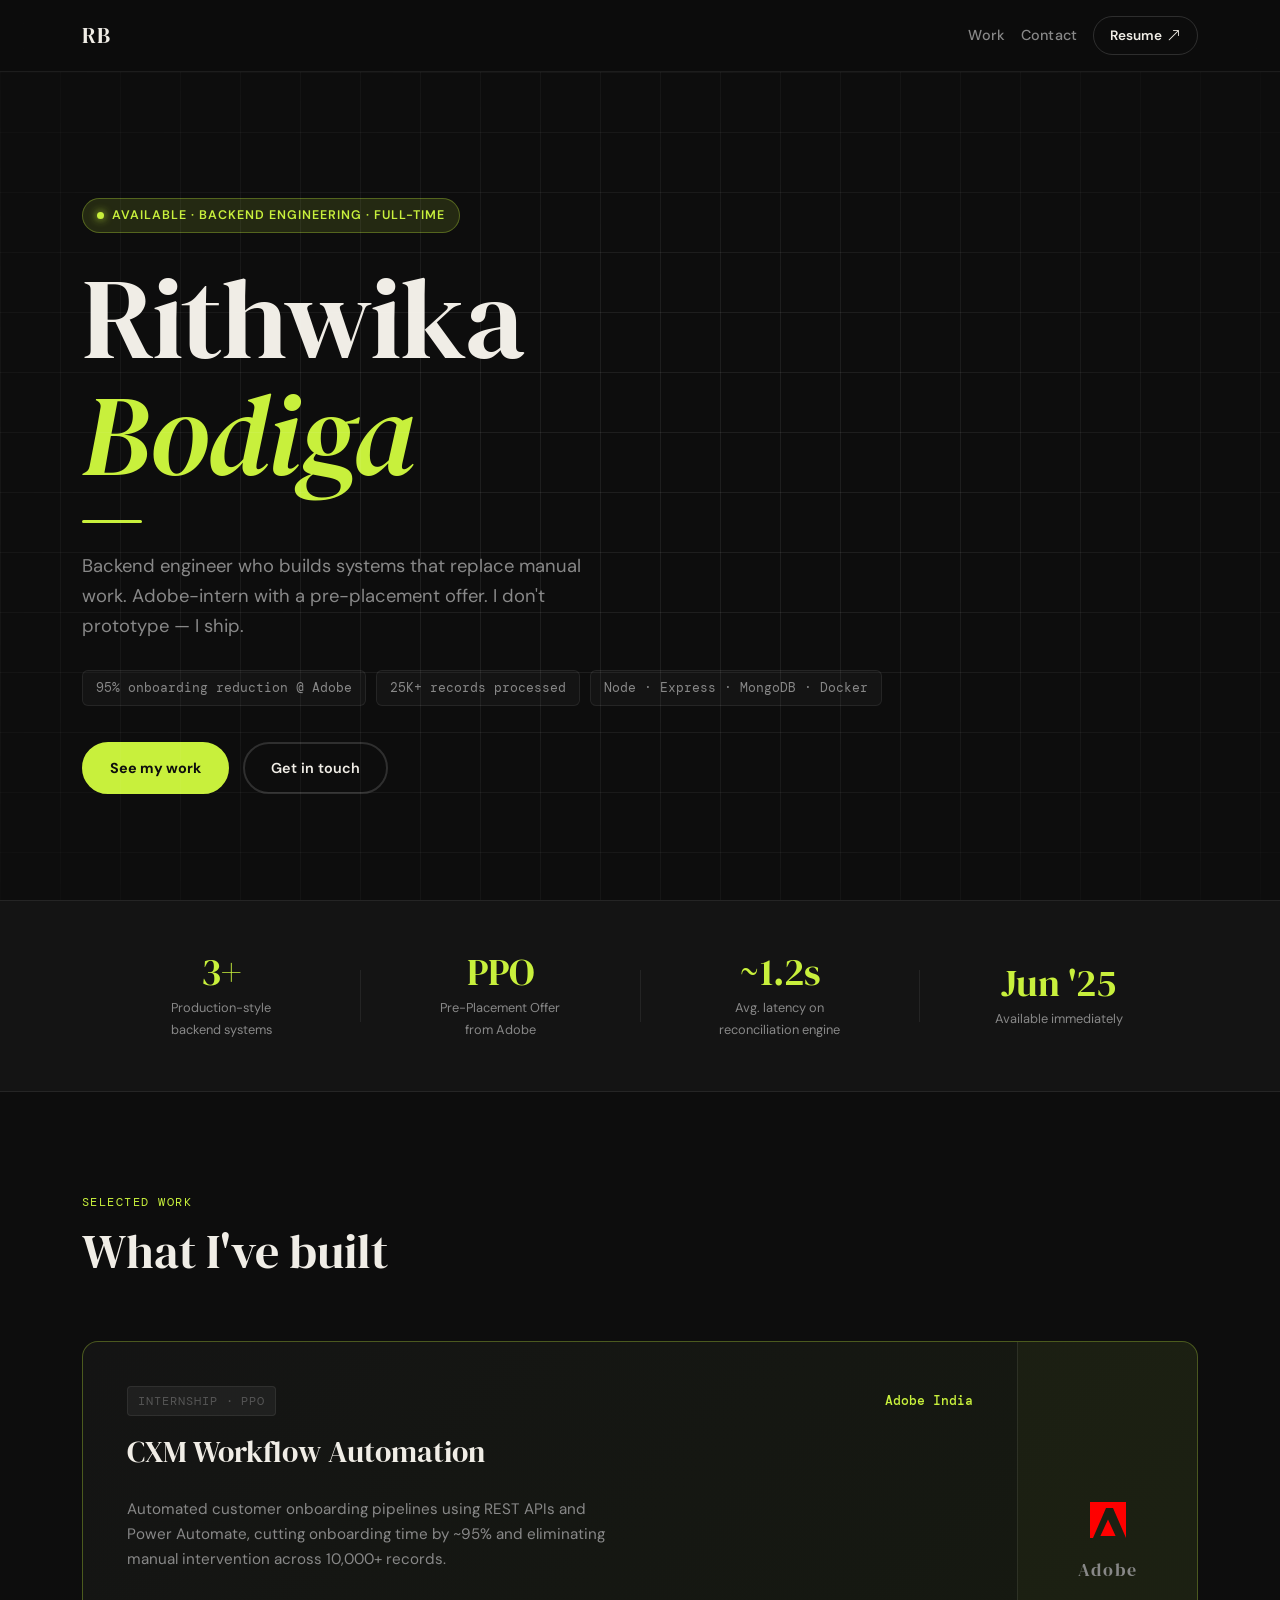
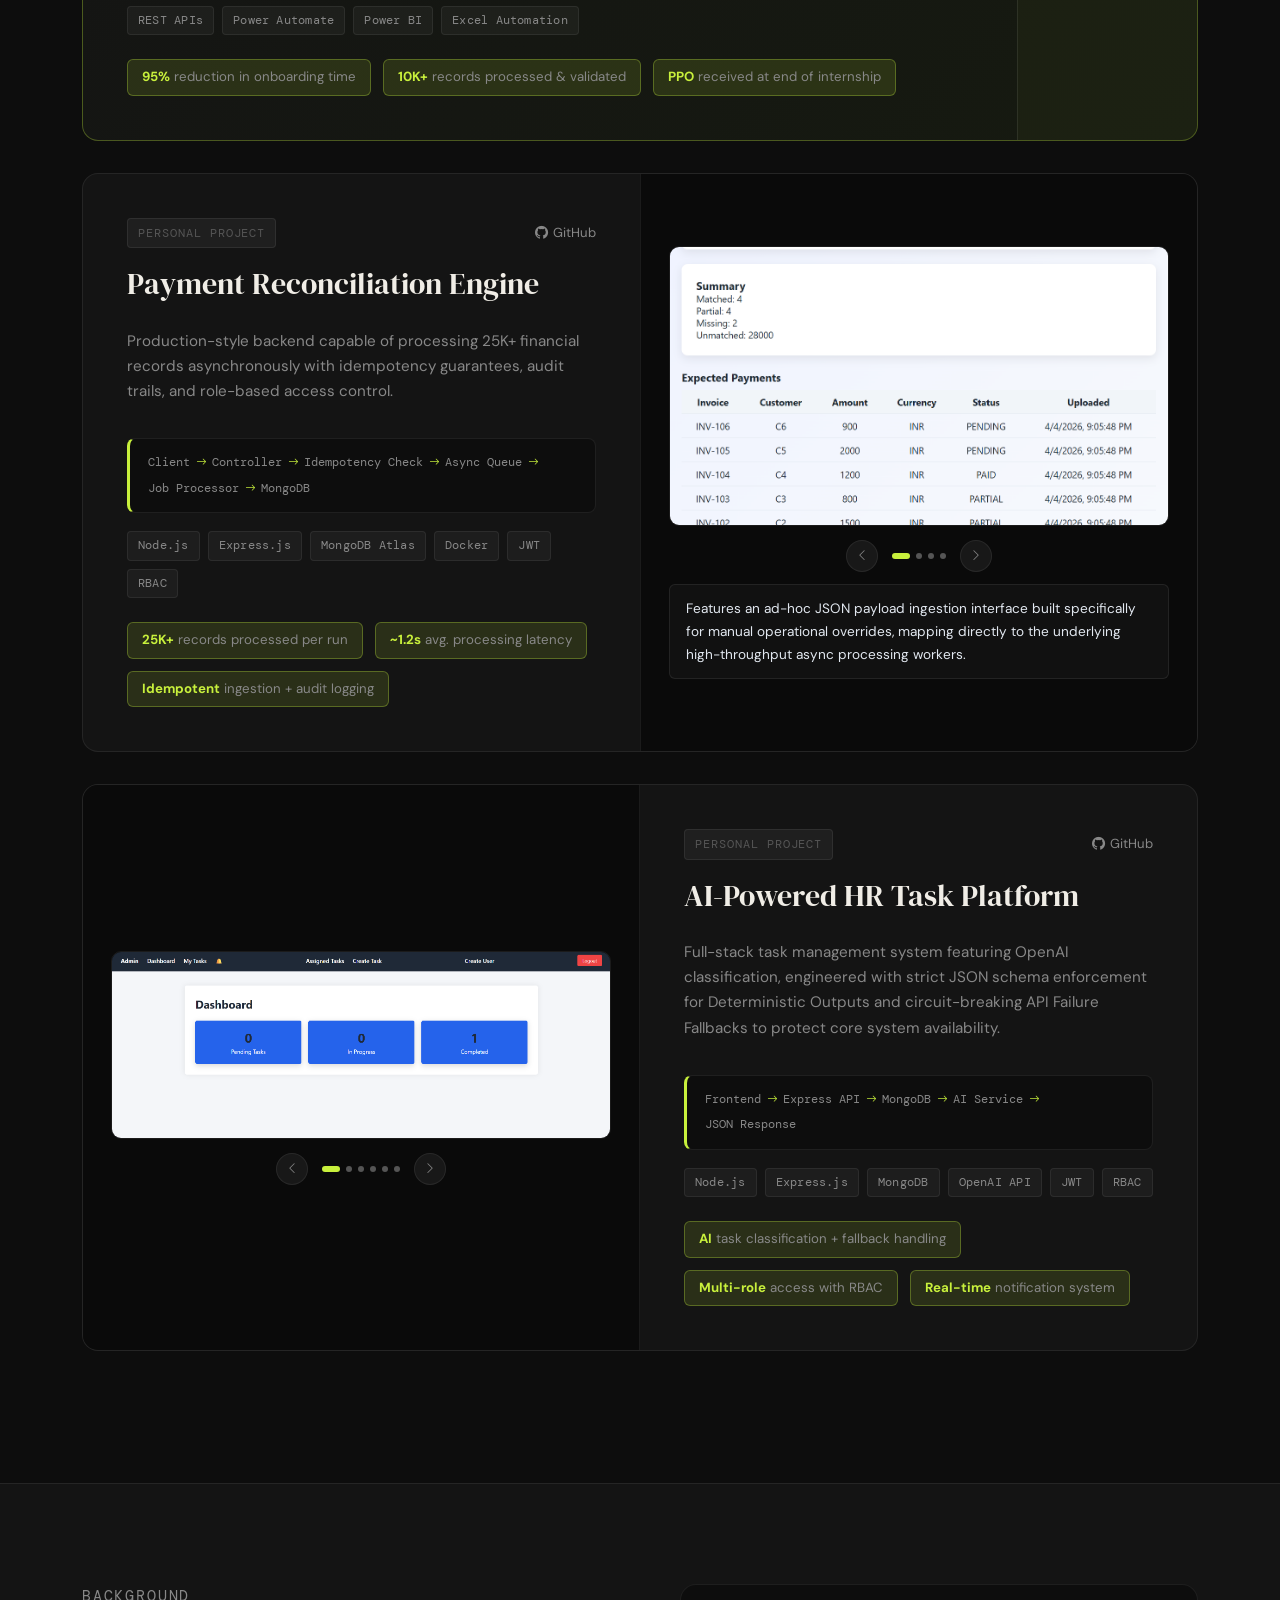
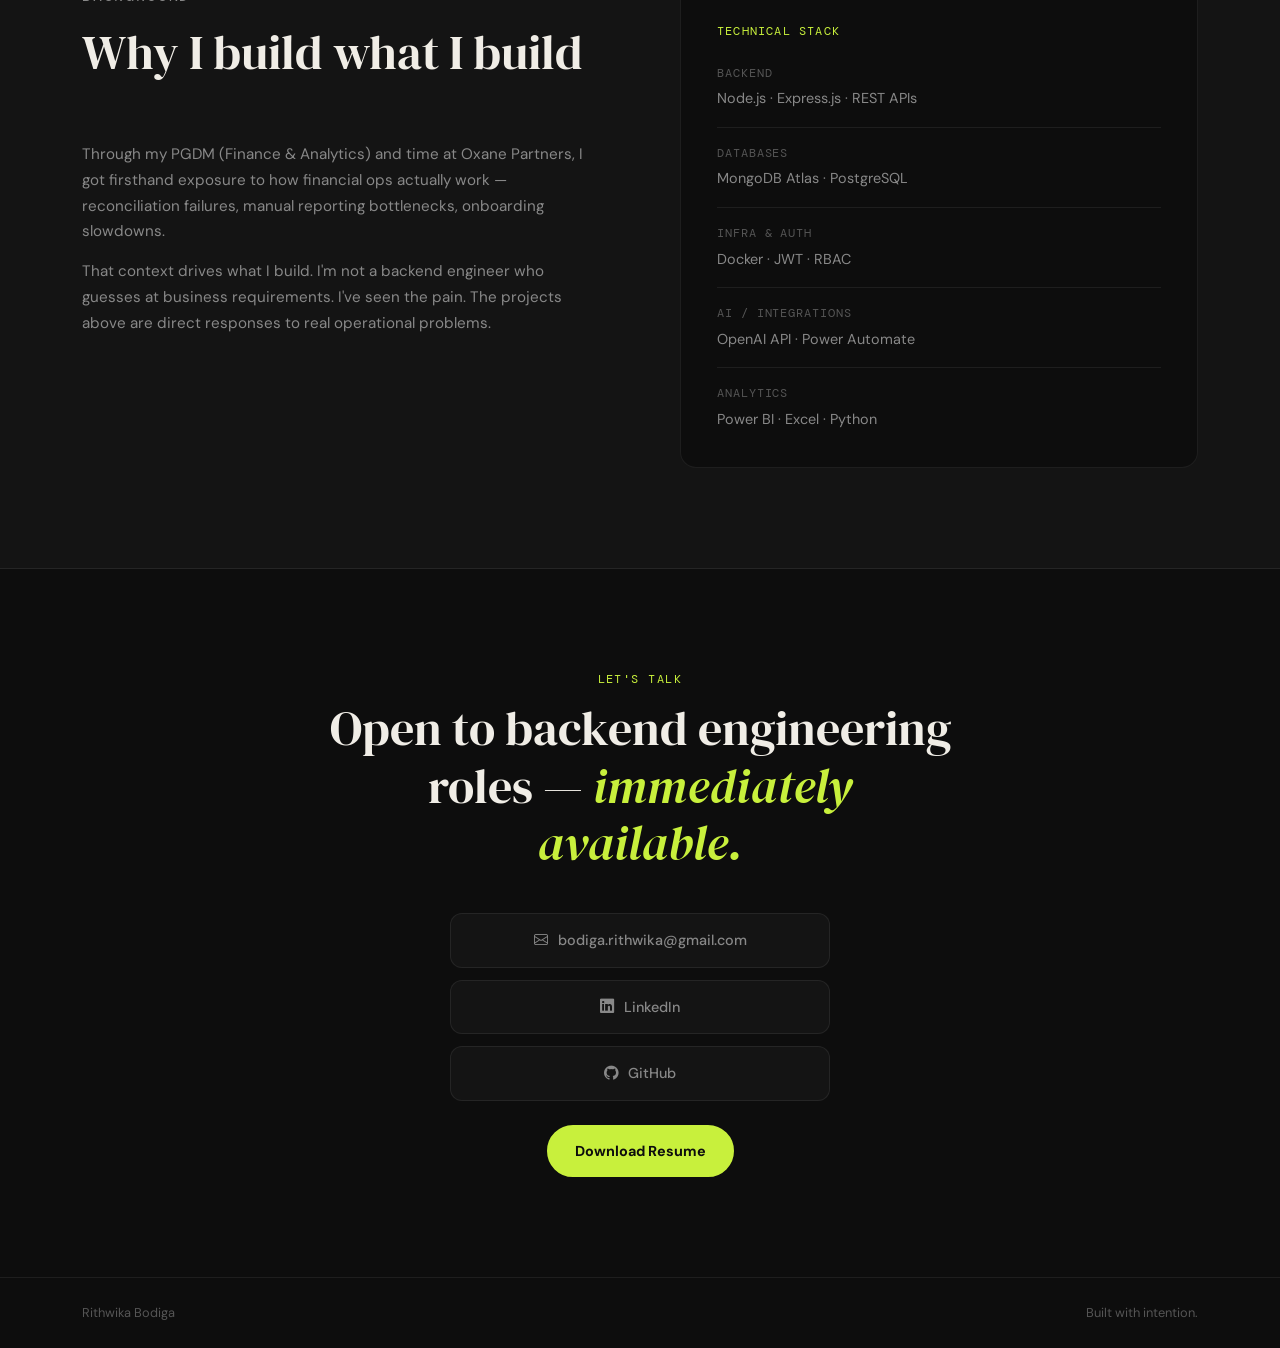
==== index.html @ 96838f47 "added Adobe logo" ====
<!DOCTYPE html>
<html lang="en">
<head>
<meta charset="UTF-8">
<meta name="viewport" content="width=device-width, initial-scale=1.0">
<title>Rithwika Bodiga — Backend Engineer</title>
<link href="https://cdn.jsdelivr.net/npm/bootstrap@5.3.3/dist/css/bootstrap.min.css" rel="stylesheet">
<link href="https://cdn.jsdelivr.net/npm/bootstrap-icons@1.11.3/font/bootstrap-icons.css" rel="stylesheet">
<link href="https://fonts.googleapis.com/css2?family=DM+Serif+Display:ital@0;1&family=DM+Sans:wght@300;400;500;600;700&family=DM+Mono:wght@400;500&display=swap" rel="stylesheet">
<link rel="stylesheet" href="css/style.css">
</head>
<body>

<!-- NAV -->
<nav class="site-nav">
  <div class="container d-flex align-items-center justify-content-between">
    <span class="nav-logo">RB</span>
    <div class="d-flex align-items-center gap-3">
      <a href="#work" class="nav-link-custom">Work</a>
      <a href="#contact" class="nav-link-custom">Contact</a>
      <a href="resume/Rithwika_Bodiga_Resume.pdf" target="_blank" class="btn-resume">Resume <i class="bi bi-arrow-up-right"></i></a>
    </div>
  </div>
</nav>

<!-- HERO -->
<section class="hero-section">
  <div class="container">
    <div class="hero-inner">
      <div class="hero-badge">Available · Backend Engineering · Full-Time</div>
      <h1 class="hero-name">Rithwika<br><em>Bodiga</em></h1>
      <div class="hero-divider"></div>
      <p class="hero-sub">Backend engineer who builds systems that replace manual work. Adobe-intern with a pre-placement offer. I don't prototype — I ship.</p>
      <div class="hero-stats">
        <div class="stat-pill">95% onboarding reduction @ Adobe</div>
        <div class="stat-pill">25K+ records processed</div>
        <div class="stat-pill">Node · Express · MongoDB · Docker</div>
      </div>
      <div class="hero-cta">
        <a href="#work" class="btn-primary-custom">See my work</a>
        <a href="mailto:bodiga.rithwika@gmail.com" class="btn-ghost-custom">Get in touch</a>
      </div>
    </div>
  </div>
  <div class="hero-grid-bg"></div>
</section>

<!-- HOOK STRIP -->
<section class="hook-strip">
  <div class="container">
    <div class="hook-grid">
      <div class="hook-item">
        <span class="hook-num">3+</span>
        <span class="hook-label">Production-style backend systems</span>
      </div>
      <div class="hook-sep"></div>
      <div class="hook-item">
        <span class="hook-num">PPO</span>
        <span class="hook-label">Pre-Placement Offer from Adobe</span>
      </div>
      <div class="hook-sep"></div>
      <div class="hook-item">
        <span class="hook-num">~1.2s</span>
        <span class="hook-label">Avg. latency on reconciliation engine</span>
      </div>
      <div class="hook-sep"></div>
      <div class="hook-item">
        <span class="hook-num">Jun '25</span>
        <span class="hook-label">Available immediately</span>
      </div>
    </div>
  </div>
</section>

<!-- WORK -->
<section id="work" class="work-section">
  <div class="container">
    <p class="section-eyebrow">Selected work</p>
    <h2 class="section-title">What I've built</h2>

    <!-- ADOBE -->
    <div class="project-card featured">
      <div class="project-card-inner">
        <div class="project-meta">
          <span class="project-tag">Internship · PPO</span>
          <span class="project-year">Adobe India</span>
        </div>
        <h3 class="project-name">CXM Workflow Automation</h3>
        <p class="project-desc">Automated customer onboarding pipelines using REST APIs and Power Automate, cutting onboarding time by ~95% and eliminating manual intervention across 10,000+ records.</p>
        <div class="project-tech-row">
          <span class="tech-chip">REST APIs</span>
          <span class="tech-chip">Power Automate</span>
          <span class="tech-chip">Power BI</span>
          <span class="tech-chip">Excel Automation</span>
        </div>
        <div class="project-results">
          <div class="result-item">
            <strong>95%</strong> reduction in onboarding time
          </div>
          <div class="result-item">
            <strong>10K+</strong> records processed & validated
          </div>
          <div class="result-item">
            <strong>PPO</strong> received at end of internship
          </div>
        </div>
      </div>
      <div class="project-brand adobe-brand">
        <svg class="adobe-logo" viewBox="0 0 24 24" xmlns="http://www.w3.org/2000/svg">
        <path d="M14.5 3H21v18l-6.5-15H11L4.5 21H3V3h11.5zM12 11.7l3.8 8.3h-7.6l3.8-8.3z"/>
        </svg>
        <span>Adobe</span>
      </div>
    </div>

    <!-- RECONCILIATION -->
    <div class="project-card">
      <div class="project-card-inner">
        <div class="project-meta">
          <span class="project-tag">Personal Project</span>
          <a href="https://github.com/rithwikab/Backend_Projects/tree/main/payments-reconciliation" target="_blank" class="project-gh"><i class="bi bi-github"></i> GitHub</a>
        </div>
        <h3 class="project-name">Payment Reconciliation Engine</h3>
        <p class="project-desc">Production-style backend capable of processing 25K+ financial records asynchronously with idempotency guarantees, audit trails, and role-based access control.</p>

        <div class="architecture-flow">
          <span>Client</span>
          <i class="bi bi-arrow-right"></i>
          <span>Controller</span>
          <i class="bi bi-arrow-right"></i>
          <span>Idempotency Check</span>
          <i class="bi bi-arrow-right"></i>
          <span>Async Queue</span>
          <i class="bi bi-arrow-right"></i>
          <span>Job Processor</span>
          <i class="bi bi-arrow-right"></i>
          <span>MongoDB</span>
        </div>

        <div class="project-tech-row">
          <span class="tech-chip">Node.js</span>
          <span class="tech-chip">Express.js</span>
          <span class="tech-chip">MongoDB Atlas</span>
          <span class="tech-chip">Docker</span>
          <span class="tech-chip">JWT</span>
          <span class="tech-chip">RBAC</span>
        </div>

        <div class="project-results">
          <div class="result-item"><strong>25K+</strong> records processed per run</div>
          <div class="result-item"><strong>~1.2s</strong> avg. processing latency</div>
          <div class="result-item"><strong>Idempotent</strong> ingestion + audit logging</div>
        </div>
      </div>

      <div class="screenshot-block">
        <div id="reconCarousel" class="carousel slide" data-bs-ride="carousel">
          <div class="carousel-inner">
            <div class="carousel-item active"><img src="assets/reconciliation-dashboard.png" alt="Dashboard"></div>
            <div class="carousel-item"><img src="assets/reconciliation-upload.png" alt="Upload"></div>
            <div class="carousel-item"><img src="assets/reconciliation-audit.png" alt="Audit log"></div>
            <div class="carousel-item"><img src="assets/reconciliation-users.png" alt="Users"></div>
          </div>
          <div class="carousel-nav-row">
            <button class="carousel-btn" type="button" data-bs-target="#reconCarousel" data-bs-slide="prev"><i class="bi bi-chevron-left"></i></button>
            <div class="carousel-indicators-custom" id="recon-dots"></div>
            <button class="carousel-btn" type="button" data-bs-target="#reconCarousel" data-bs-slide="next"><i class="bi bi-chevron-right"></i></button>
          </div>
        </div>
        <div class="callout-container">
        <p class="callout-text">
        Features an ad-hoc JSON payload ingestion interface built specifically for manual operational overrides, mapping directly to the underlying high-throughput async processing workers.
        </p>
        </div>
      </div>
    </div>

    <!-- HR JIRA -->
    <div class="project-card reverse">
      <div class="project-card-inner">
        <div class="project-meta">
          <span class="project-tag">Personal Project</span>
          <a href="https://github.com/rithwikab/Backend_Projects/tree/main/HR_JIRA" target="_blank" class="project-gh"><i class="bi bi-github"></i> GitHub</a>
        </div>
        <h3 class="project-name">AI-Powered HR Task Platform</h3>
        <p class="project-desc">Full-stack task management system featuring OpenAI classification, engineered with strict JSON schema enforcement for Deterministic Outputs and circuit-breaking API Failure Fallbacks to protect core system availability.</p>

        <div class="architecture-flow">
          <span>Frontend</span>
          <i class="bi bi-arrow-right"></i>
          <span>Express API</span>
          <i class="bi bi-arrow-right"></i>
          <span>MongoDB</span>
          <i class="bi bi-arrow-right"></i>
          <span>AI Service</span>
          <i class="bi bi-arrow-right"></i>
          <span>JSON Response</span>
        </div>

        <div class="project-tech-row">
          <span class="tech-chip">Node.js</span>
          <span class="tech-chip">Express.js</span>
          <span class="tech-chip">MongoDB</span>
          <span class="tech-chip">OpenAI API</span>
          <span class="tech-chip">JWT</span>
          <span class="tech-chip">RBAC</span>
        </div>

        <div class="project-results">
          <div class="result-item"><strong>AI</strong> task classification + fallback handling</div>
          <div class="result-item"><strong>Multi-role</strong> access with RBAC</div>
          <div class="result-item"><strong>Real-time</strong> notification system</div>
        </div>
      </div>

      <div class="screenshot-block">
        <div id="hrCarousel" class="carousel slide" data-bs-ride="carousel">
          <div class="carousel-inner">
            <div class="carousel-item active"><img src="assets/hr-dashboard.png" alt="HR Dashboard"></div>
            <div class="carousel-item"><img src="assets/hr-tasks.png" alt="Tasks"></div>
            <div class="carousel-item"><img src="assets/hr-assigned-tasks.png" alt="Assigned"></div>
            <div class="carousel-item"><img src="assets/hr-create-task.png" alt="Create task"></div>
            <div class="carousel-item"><img src="assets/hr-notifications.png" alt="Notifications"></div>
            <div class="carousel-item"><img src="assets/hr-register-user.png" alt="Register"></div>
          </div>
          <div class="carousel-nav-row">
            <button class="carousel-btn" type="button" data-bs-target="#hrCarousel" data-bs-slide="prev"><i class="bi bi-chevron-left"></i></button>
            <div class="carousel-indicators-custom" id="hr-dots"></div>
            <button class="carousel-btn" type="button" data-bs-target="#hrCarousel" data-bs-slide="next"><i class="bi bi-chevron-right"></i></button>
          </div>
        </div>
      </div>
    </div>

  </div>
</section>

<!-- CONTEXT SECTION -->
<section class="context-section">
  <div class="container">
    <div class="context-grid">
      <div class="context-left">
        <p class="section-eyebrow">Background</p>
        <h2 class="section-title">Why I build what I build</h2>
        <p>Through my PGDM (Finance & Analytics) and time at Oxane Partners, I got firsthand exposure to how financial ops actually work — reconciliation failures, manual reporting bottlenecks, onboarding slowdowns.</p>
        <p>That context drives what I build. I'm not a backend engineer who guesses at business requirements. I've seen the pain. The projects above are direct responses to real operational problems.</p>
      </div>
      <div class="context-right">
        <div class="skills-box">
          <p class="skills-title">Technical stack</p>
          <div class="skills-grid">
            <div class="skill-group">
              <span class="skill-group-label">Backend</span>
              <span>Node.js · Express.js · REST APIs</span>
            </div>
            <div class="skill-group">
              <span class="skill-group-label">Databases</span>
              <span>MongoDB Atlas · PostgreSQL</span>
            </div>
            <div class="skill-group">
              <span class="skill-group-label">Infra & Auth</span>
              <span>Docker · JWT · RBAC</span>
            </div>
            <div class="skill-group">
              <span class="skill-group-label">AI / Integrations</span>
              <span>OpenAI API · Power Automate</span>
            </div>
            <div class="skill-group">
              <span class="skill-group-label">Analytics</span>
              <span>Power BI · Excel · Python</span>
            </div>
          </div>
        </div>
      </div>
    </div>
  </div>
</section>

<!-- CONTACT -->
<section id="contact" class="contact-section">
  <div class="container">
    <div class="contact-inner text-center">
      <p class="section-eyebrow">Let's talk</p>
      <h2 class="contact-headline">Open to backend engineering<br>roles — <em>immediately available.</em></h2>
      <div class="contact-links">
        <a href="mailto:bodiga.rithwika@gmail.com" class="contact-link-btn"><i class="bi bi-envelope"></i> bodiga.rithwika@gmail.com</a>
        <a href="https://linkedin.com/in/rithwika-bodiga" target="_blank" class="contact-link-btn"><i class="bi bi-linkedin"></i> LinkedIn</a>
        <a href="https://github.com/rithwikab" target="_blank" class="contact-link-btn"><i class="bi bi-github"></i> GitHub</a>
      </div>
      <a href="resume/Rithwika_Bodiga_Resume.pdf" target="_blank" class="btn-primary-custom mt-4 d-inline-block">Download Resume</a>
    </div>
  </div>
</section>

<footer class="site-footer">
  <div class="container d-flex justify-content-between align-items-center">
    <span>Rithwika Bodiga</span>
    <span>Built with intention.</span>
  </div>
</footer>

<script src="https://cdn.jsdelivr.net/npm/bootstrap@5.3.3/dist/js/bootstrap.bundle.min.js"></script>
<script>
// Dot indicators for carousels
function buildDots(carouselId, dotContainerId) {
  const carousel = document.getElementById(carouselId);
  const container = document.getElementById(dotContainerId);
  if (!carousel || !container) return;
  const items = carousel.querySelectorAll('.carousel-item');
  items.forEach((_, i) => {
    const dot = document.createElement('span');
    dot.className = 'cdot' + (i === 0 ? ' active' : '');
    dot.addEventListener('click', () => {
      const bs = bootstrap.Carousel.getOrCreateInstance(carousel);
      bs.to(i);
    });
    container.appendChild(dot);
  });
  carousel.addEventListener('slid.bs.carousel', e => {
    container.querySelectorAll('.cdot').forEach((d, i) => d.classList.toggle('active', i === e.to));
  });
}
buildDots('reconCarousel', 'recon-dots');
buildDots('hrCarousel', 'hr-dots');

// Scroll reveal
const observer = new IntersectionObserver((entries) => {
  entries.forEach(e => { if (e.isIntersecting) { e.target.classList.add('revealed'); } });
}, { threshold: 0.08 });
document.querySelectorAll('.project-card, .hook-item, .context-left, .context-right, .contact-inner').forEach(el => {
  el.classList.add('reveal');
  observer.observe(el);
});
</script>
</body>
</html>
---- css/style.css ----
/* ============================
   RITHWIKA BODIGA — PORTFOLIO
   ============================ */

:root {
  --bg: #0d0d0d;
  --bg-card: #141414;
  --bg-card-hover: #191919;
  --bg-light: #f5f4f0;
  --accent: #c8f03c;
  --accent-dim: rgba(200,240,60,0.12);
  --accent-border: rgba(200,240,60,0.3);
  --text: #f0ede6;
  --text-muted: #888;
  --text-dim: #555;
  --border: rgba(255,255,255,0.07);
  --border-hover: rgba(255,255,255,0.14);
  --font-display: 'DM Serif Display', Georgia, serif;
  --font-body: 'DM Sans', sans-serif;
  --font-mono: 'DM Mono', monospace;
  --radius: 16px;
  --radius-sm: 8px;
  --shadow: 0 4px 40px rgba(0,0,0,0.5);
}

*, *::before, *::after { box-sizing: border-box; margin: 0; padding: 0; }

html { scroll-behavior: smooth; }

body {
  font-family: var(--font-body);
  background: var(--bg);
  color: var(--text);
  line-height: 1.7;
  -webkit-font-smoothing: antialiased;
}

/* ── NAV ── */
.site-nav {
  position: sticky;
  top: 0;
  z-index: 100;
  background: rgba(13,13,13,0.85);
  backdrop-filter: blur(14px);
  -webkit-backdrop-filter: blur(14px);
  border-bottom: 1px solid var(--border);
  padding: 16px 0;
}
.nav-logo {
  font-family: var(--font-display);
  font-size: 1.4rem;
  color: var(--text);
  letter-spacing: 0.04em;
}
.nav-link-custom {
  color: var(--text-muted);
  text-decoration: none;
  font-size: 0.9rem;
  font-weight: 500;
  letter-spacing: 0.01em;
  transition: color 0.2s;
}
.nav-link-custom:hover { color: var(--text); }
.btn-resume {
  background: transparent;
  border: 1px solid var(--border-hover);
  color: var(--text);
  text-decoration: none;
  font-size: 0.85rem;
  font-weight: 600;
  padding: 7px 16px;
  border-radius: 100px;
  display: inline-flex;
  align-items: center;
  gap: 5px;
  transition: all 0.2s;
}
.btn-resume:hover {
  background: var(--accent);
  color: #0d0d0d;
  border-color: var(--accent);
}

/* ── HERO ── */
.hero-section {
  position: relative;
  min-height: 92vh;
  display: flex;
  align-items: center;
  padding: 100px 0 80px;
  overflow: hidden;
}
.hero-grid-bg {
  position: absolute;
  inset: 0;
  background-image:
    linear-gradient(var(--border) 1px, transparent 1px),
    linear-gradient(90deg, var(--border) 1px, transparent 1px);
  background-size: 60px 60px;
  mask-image: radial-gradient(ellipse 80% 80% at 50% 50%, black 30%, transparent 100%);
  -webkit-mask-image: radial-gradient(ellipse 80% 80% at 50% 50%, black 30%, transparent 100%);
  pointer-events: none;
}
.hero-inner {
  position: relative;
  max-width: 820px;
}
.hero-badge {
  display: inline-flex;
  align-items: center;
  gap: 8px;
  background: var(--accent-dim);
  border: 1px solid var(--accent-border);
  color: var(--accent);
  font-size: 0.78rem;
  font-weight: 600;
  letter-spacing: 0.08em;
  text-transform: uppercase;
  padding: 6px 14px;
  border-radius: 100px;
  margin-bottom: 28px;
  animation: fadeUp 0.6s ease both;
}
.hero-badge::before {
  content: '';
  width: 7px; height: 7px;
  border-radius: 50%;
  background: var(--accent);
  box-shadow: 0 0 8px var(--accent);
}
.hero-name {
  font-family: var(--font-display);
  font-size: clamp(3.5rem, 9vw, 7.5rem);
  line-height: 1.0;
  letter-spacing: -0.02em;
  color: var(--text);
  margin-bottom: 0;
  animation: fadeUp 0.7s 0.1s ease both;
}
.hero-name em {
  font-style: italic;
  color: var(--accent);
}
.hero-divider {
  width: 60px;
  height: 3px;
  background: var(--accent);
  border-radius: 2px;
  margin: 28px 0;
  animation: fadeUp 0.7s 0.2s ease both;
}
.hero-sub {
  font-size: 1.15rem;
  color: var(--text-muted);
  max-width: 540px;
  line-height: 1.65;
  margin-bottom: 28px;
  animation: fadeUp 0.7s 0.25s ease both;
}
.hero-stats {
  display: flex;
  flex-wrap: wrap;
  gap: 10px;
  margin-bottom: 36px;
  animation: fadeUp 0.7s 0.3s ease both;
}
.stat-pill {
  background: var(--bg-card);
  border: 1px solid var(--border);
  color: var(--text-muted);
  font-size: 0.8rem;
  font-family: var(--font-mono);
  padding: 6px 13px;
  border-radius: 6px;
}
.hero-cta {
  display: flex;
  gap: 14px;
  flex-wrap: wrap;
  animation: fadeUp 0.7s 0.35s ease both;
}
.btn-primary-custom {
  background: var(--accent);
  color: #0d0d0d;
  font-weight: 700;
  font-size: 0.9rem;
  padding: 12px 26px;
  border-radius: 100px;
  text-decoration: none;
  display: inline-flex;
  align-items: center;
  gap: 6px;
  transition: all 0.2s;
  border: 2px solid var(--accent);
}
.btn-primary-custom:hover {
  background: transparent;
  color: var(--accent);
}
.btn-ghost-custom {
  background: transparent;
  color: var(--text);
  font-weight: 600;
  font-size: 0.9rem;
  padding: 12px 26px;
  border-radius: 100px;
  text-decoration: none;
  border: 2px solid var(--border-hover);
  display: inline-flex;
  align-items: center;
  gap: 6px;
  transition: all 0.2s;
}
.btn-ghost-custom:hover {
  border-color: var(--accent);
  color: var(--accent);
}

/* ── HOOK STRIP ── */
.hook-strip {
  border-top: 1px solid var(--border);
  border-bottom: 1px solid var(--border);
  padding: 40px 0;
  background: var(--bg-card);
}
.hook-grid {
  display: flex;
  align-items: center;
  gap: 0;
  flex-wrap: wrap;
}
.hook-item {
  flex: 1;
  min-width: 160px;
  display: flex;
  flex-direction: column;
  align-items: center;
  text-align: center;
  padding: 10px 20px;
}
.hook-num {
  font-family: var(--font-display);
  font-size: 2.4rem;
  color: var(--accent);
  line-height: 1.1;
}
.hook-label {
  font-size: 0.8rem;
  color: var(--text-muted);
  margin-top: 4px;
  max-width: 140px;
}
.hook-sep {
  width: 1px;
  height: 52px;
  background: var(--border);
  flex-shrink: 0;
}

/* ── WORK ── */
.work-section {
  padding: 100px 0;
}
.section-eyebrow {
  font-family: var(--font-mono);
  font-size: 0.78rem;
  letter-spacing: 0.12em;
  text-transform: uppercase;
  color: var(--accent);
  margin-bottom: 10px;
}
.section-title {
  font-family: var(--font-display);
  font-size: clamp(2rem, 4vw, 3rem);
  color: var(--text);
  margin-bottom: 60px;
}

/* PROJECT CARDS */
.project-card {
  background: var(--bg-card);
  border: 1px solid var(--border);
  border-radius: var(--radius);
  overflow: hidden;
  margin-bottom: 32px;
  transition: border-color 0.3s, box-shadow 0.3s;
  display: grid;
  grid-template-columns: 1fr 1fr;
  gap: 0;
}
.project-card:hover {
  border-color: var(--border-hover);
  box-shadow: 0 8px 48px rgba(0,0,0,0.4);
}
.project-card.featured {
  grid-template-columns: 1fr auto;
  background: linear-gradient(135deg, #141414 0%, #161a10 100%);
  border-color: var(--accent-border);
}
.project-card-inner {
  padding: 44px 44px;
  display: flex;
  flex-direction: column;
  gap: 18px;
}
.project-meta {
  display: flex;
  align-items: center;
  justify-content: space-between;
  gap: 10px;
}
.project-tag {
  font-family: var(--font-mono);
  font-size: 0.75rem;
  letter-spacing: 0.08em;
  text-transform: uppercase;
  color: var(--text-dim);
  background: rgba(255,255,255,0.05);
  padding: 4px 10px;
  border-radius: 4px;
  border: 1px solid var(--border);
}
.project-year {
  font-family: var(--font-mono);
  font-size: 0.8rem;
  color: var(--accent);
  font-weight: 500;
}
.project-gh {
  font-size: 0.82rem;
  color: var(--text-muted);
  text-decoration: none;
  display: flex;
  align-items: center;
  gap: 5px;
  transition: color 0.2s;
}
.project-gh:hover { color: var(--accent); }
.project-name {
  font-family: var(--font-display);
  font-size: 1.9rem;
  color: var(--text);
  line-height: 1.2;
}
.project-desc {
  font-size: 0.95rem;
  color: var(--text-muted);
  line-height: 1.65;
  max-width: 480px;
}
.callout-container {
  background: rgba(255, 255, 255, 0.03); /* Subtle contrast shift from the page background */
  border: 1px solid rgba(255, 255, 255, 0.08);
  border-radius: 6px;
  padding: 12px 16px;
  margin-top: 12px;
}

.callout-text {
  font-size: 0.85rem;
  color: #e2e8f0;
  margin: 0;
  position: relative;
}

/* Architecture flow */
.architecture-flow {
  display: flex;
  align-items: center;
  flex-wrap: wrap;
  gap: 6px;
  background: rgba(0,0,0,0.3);
  border: 1px solid var(--border);
  border-left: 3px solid var(--accent);
  border-radius: var(--radius-sm);
  padding: 14px 18px;
}
.architecture-flow span {
  font-family: var(--font-mono);
  font-size: 0.72rem;
  color: var(--text-muted);
  white-space: nowrap;
}
.architecture-flow .bi-arrow-right {
  color: var(--accent);
  font-size: 0.65rem;
  flex-shrink: 0;
}

/* Tech chips */
.project-tech-row {
  display: flex;
  flex-wrap: wrap;
  gap: 8px;
}
.tech-chip {
  font-family: var(--font-mono);
  font-size: 0.72rem;
  background: rgba(255,255,255,0.04);
  border: 1px solid var(--border);
  color: var(--text-muted);
  padding: 4px 10px;
  border-radius: 4px;
  letter-spacing: 0.02em;
}

/* Results */
.project-results {
  display: flex;
  flex-wrap: wrap;
  gap: 12px;
  padding-top: 6px;
}
.result-item {
  font-size: 0.83rem;
  color: var(--text-muted);
  background: var(--accent-dim);
  border: 1px solid var(--accent-border);
  padding: 6px 14px;
  border-radius: 6px;
}
.result-item strong {
  color: var(--accent);
  font-weight: 700;
}

/* Adobe brand block */
.adobe-brand {
  display: flex;
  flex-direction: column;
  align-items: center;
  justify-content: center;
  padding: 44px;
  border-left: 1px solid rgba(255, 255, 255, 0.08); /* Replaced variable with a clean, semi-translucent dark border */
  background: rgba(200, 240, 60, 0.03);
  min-width: 180px;
  gap: 12px;
}

/* SVG Logo Styling */
.adobe-logo {
  width: 48px;
  height: 48px;
  fill: #FF0000; /* Official Adobe Red */
  transition: transform 0.2s ease;
}

/* Subtle hover interaction */
.adobe-brand:hover .adobe-logo {
  transform: scale(1.05);
}

/* Muted corporate tracking label */
.adobe-text {
  font-size: 0.75rem;
  font-weight: 600;
  letter-spacing: 0.08em;
  text-transform: uppercase;
  color: #a0aec0;
}
.adobe-brand i {
  font-size: 3.5rem;
  color: var(--accent);
  opacity: 0.7;
}
.adobe-brand span {
  font-family: var(--font-display);
  font-size: 1.1rem;
  color: var(--text-muted);
  letter-spacing: 0.1em;
}

/* Screenshot carousel block */
.screenshot-block {
  border-left: 1px solid var(--border);
  background: #0a0a0a;
  display: flex;
  flex-direction: column;
  justify-content: center;
  padding: 28px;
}
.project-card.reverse .screenshot-block {
  border-left: none;
  border-right: 1px solid var(--border);
  order: -1;
}
.screenshot-block img {
  width: 100%;
  border-radius: 10px;
  display: block;
  border: 1px solid var(--border);
  object-fit: cover;
  max-height: 280px;
}
.carousel-nav-row {
  display: flex;
  align-items: center;
  justify-content: center;
  gap: 14px;
  margin-top: 14px;
}
.carousel-btn {
  background: rgba(255,255,255,0.06);
  border: 1px solid var(--border);
  color: var(--text-muted);
  width: 32px; height: 32px;
  border-radius: 50%;
  display: inline-flex;
  align-items: center;
  justify-content: center;
  font-size: 0.75rem;
  cursor: pointer;
  transition: all 0.2s;
}
.carousel-btn:hover {
  background: var(--accent);
  color: #0d0d0d;
  border-color: var(--accent);
}
.carousel-indicators-custom {
  display: flex;
  gap: 6px;
}
.cdot {
  width: 6px; height: 6px;
  border-radius: 50%;
  background: var(--text-dim);
  cursor: pointer;
  transition: all 0.2s;
}
.cdot.active {
  background: var(--accent);
  width: 18px;
  border-radius: 3px;
}

/* ── CONTEXT ── */
.context-section {
  background: var(--bg-card);
  border-top: 1px solid var(--border);
  border-bottom: 1px solid var(--border);
  padding: 100px 0;
}
.context-grid {
  display: grid;
  grid-template-columns: 1fr 1fr;
  gap: 80px;
  align-items: start;
}
.context-left p {
  color: var(--text-muted);
  font-size: 0.95rem;
  line-height: 1.7;
  margin-bottom: 14px;
}
.skills-box {
  background: var(--bg);
  border: 1px solid var(--border);
  border-radius: var(--radius);
  padding: 36px;
}
.skills-title {
  font-family: var(--font-mono);
  font-size: 0.75rem;
  letter-spacing: 0.1em;
  text-transform: uppercase;
  color: var(--accent);
  margin-bottom: 22px;
}
.skills-grid {
  display: flex;
  flex-direction: column;
  gap: 16px;
}
.skill-group {
  display: flex;
  flex-direction: column;
  gap: 3px;
  padding-bottom: 16px;
  border-bottom: 1px solid var(--border);
}
.skill-group:last-child { border-bottom: none; padding-bottom: 0; }
.skill-group-label {
  font-size: 0.72rem;
  font-family: var(--font-mono);
  text-transform: uppercase;
  letter-spacing: 0.08em;
  color: var(--text-dim);
}
.skill-group span:last-child {
  font-size: 0.9rem;
  color: var(--text-muted);
}

/* ── CONTACT ── */
.contact-section {
  padding: 100px 0;
}
.contact-inner {
  max-width: 640px;
  margin: 0 auto;
}
.contact-headline {
  font-family: var(--font-display);
  font-size: clamp(2rem, 4vw, 3rem);
  line-height: 1.2;
  color: var(--text);
  margin-bottom: 40px;
}
.contact-headline em {
  font-style: italic;
  color: var(--accent);
}
.contact-links {
  display: flex;
  flex-direction: column;
  gap: 12px;
  align-items: center;
}
.contact-link-btn {
  display: inline-flex;
  align-items: center;
  gap: 10px;
  background: var(--bg-card);
  border: 1px solid var(--border);
  color: var(--text-muted);
  text-decoration: none;
  padding: 14px 28px;
  border-radius: 12px;
  font-size: 0.9rem;
  font-weight: 500;
  transition: all 0.2s;
  width: 100%;
  max-width: 380px;
  justify-content: center;
}
.contact-link-btn:hover {
  border-color: var(--accent);
  color: var(--accent);
  background: var(--accent-dim);
}

/* ── FOOTER ── */
.site-footer {
  border-top: 1px solid var(--border);
  padding: 24px 0;
  font-size: 0.8rem;
  color: var(--text-dim);
}

/* ── SCROLL REVEAL ── */
.reveal {
  opacity: 0;
  transform: translateY(28px);
  transition: opacity 0.6s ease, transform 0.6s ease;
}
.reveal.revealed {
  opacity: 1;
  transform: translateY(0);
}

/* ── ANIMATIONS ── */
@keyframes fadeUp {
  from { opacity: 0; transform: translateY(24px); }
  to   { opacity: 1; transform: translateY(0); }
}

/* ── RESPONSIVE ── */
@media (max-width: 900px) {
  .project-card {
    grid-template-columns: 1fr;
  }
  .project-card.featured {
    grid-template-columns: 1fr;
  }
  .adobe-brand {
    border-left: none;
    border-top: 1px solid var(--accent-border);
    flex-direction: row;
    padding: 24px 36px;
  }
  .screenshot-block {
    border-left: none;
    border-top: 1px solid var(--border);
  }
  .project-card.reverse .screenshot-block {
    border-right: none;
    border-bottom: 1px solid var(--border);
    order: 0;
  }
  .context-grid { grid-template-columns: 1fr; gap: 48px; }
  .hook-sep { display: none; }
  .hook-item { min-width: 50%; }
  .project-card-inner { padding: 32px; }
}
@media (max-width: 576px) {
  .hero-section { padding: 70px 0 60px; min-height: auto; }
  .hero-name { font-size: 3rem; }
  .hero-cta { flex-direction: column; }
  .btn-primary-custom, .btn-ghost-custom { text-align: center; justify-content: center; }
  .hook-item { min-width: 100%; }
  .project-card-inner { padding: 24px; }
}
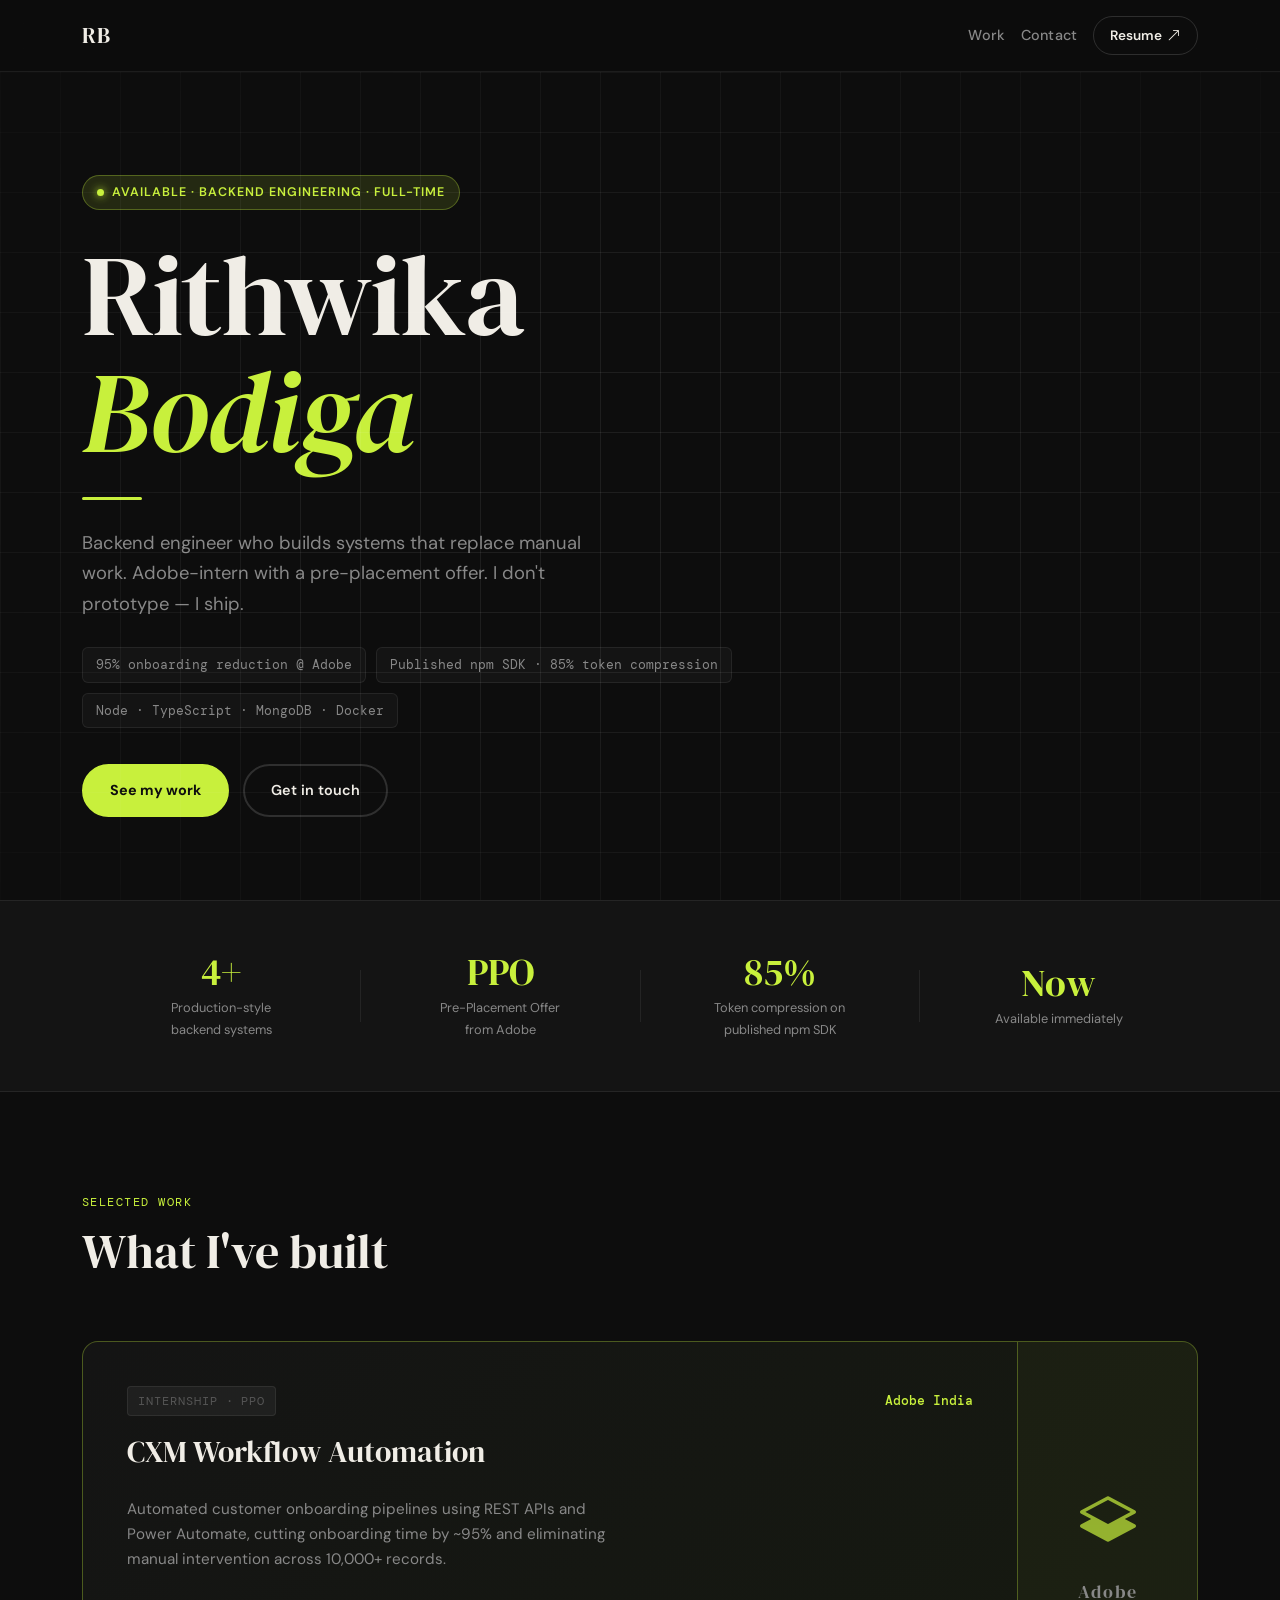
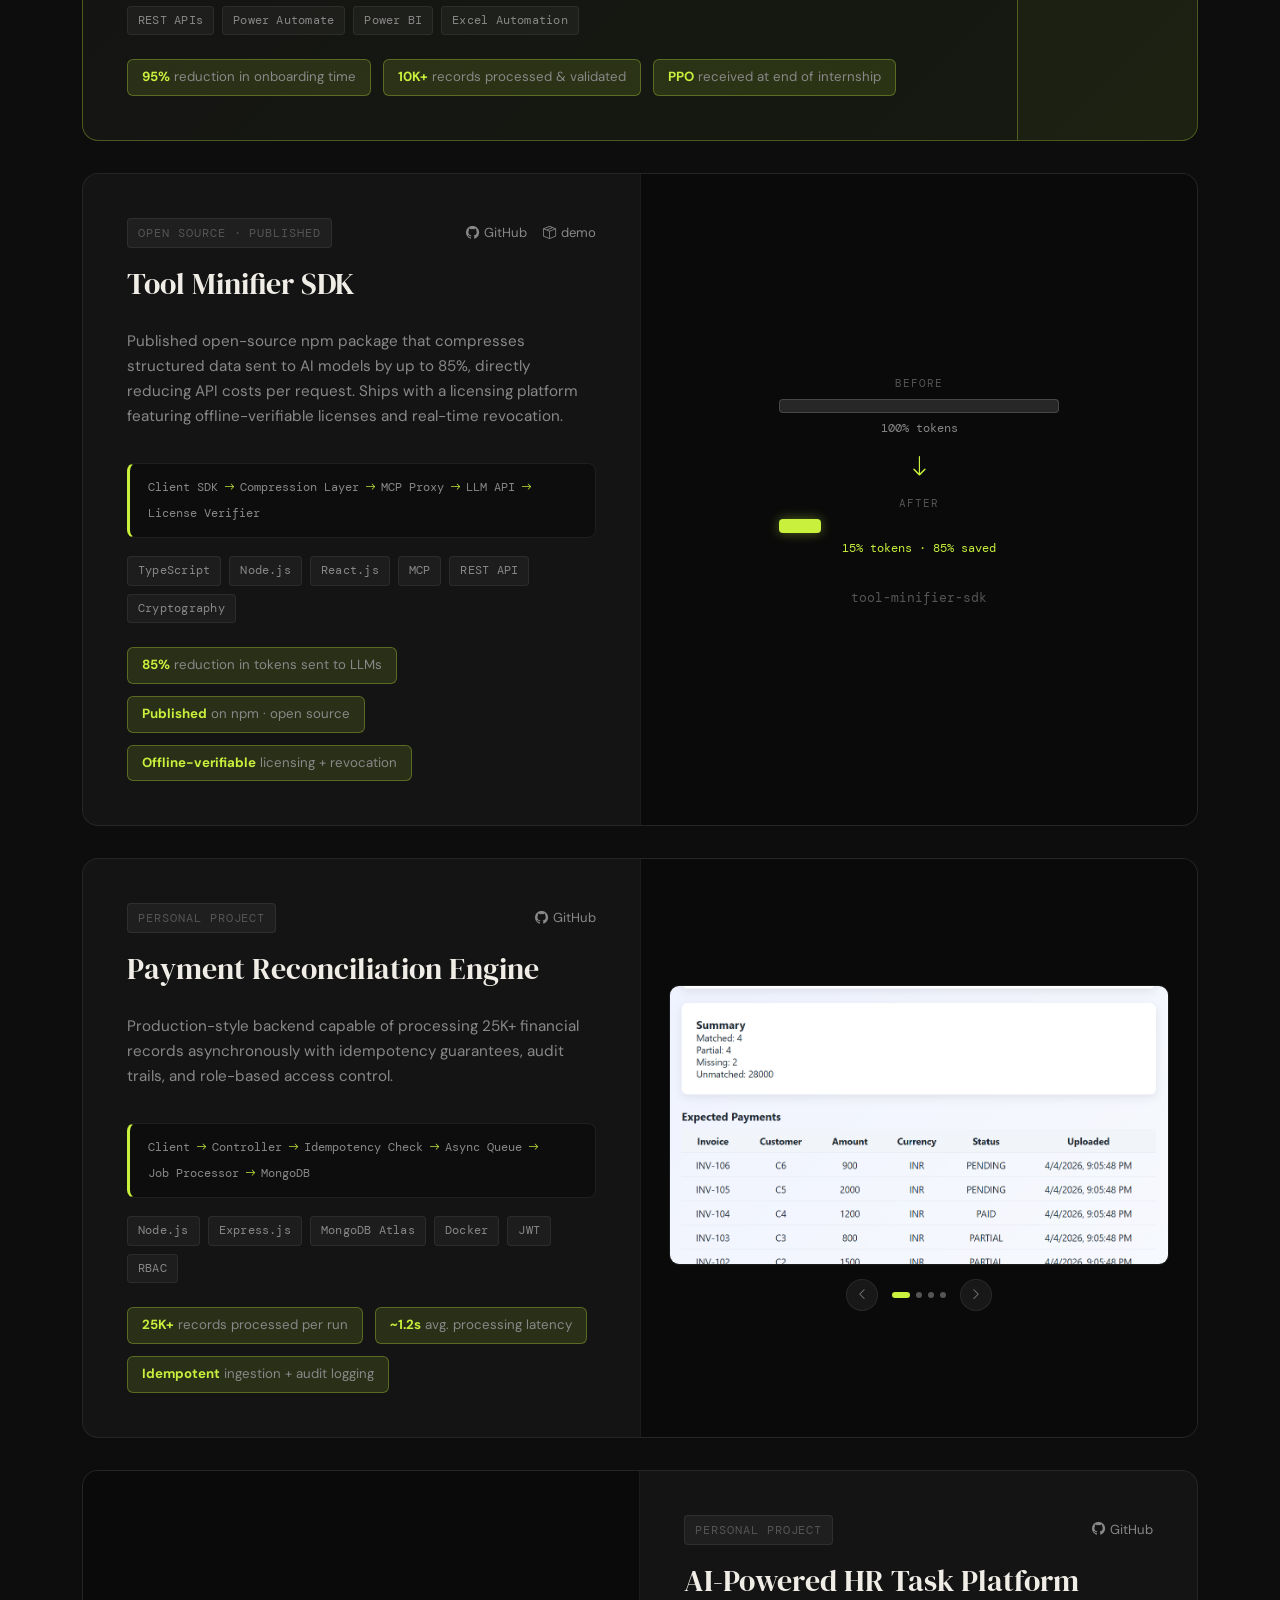
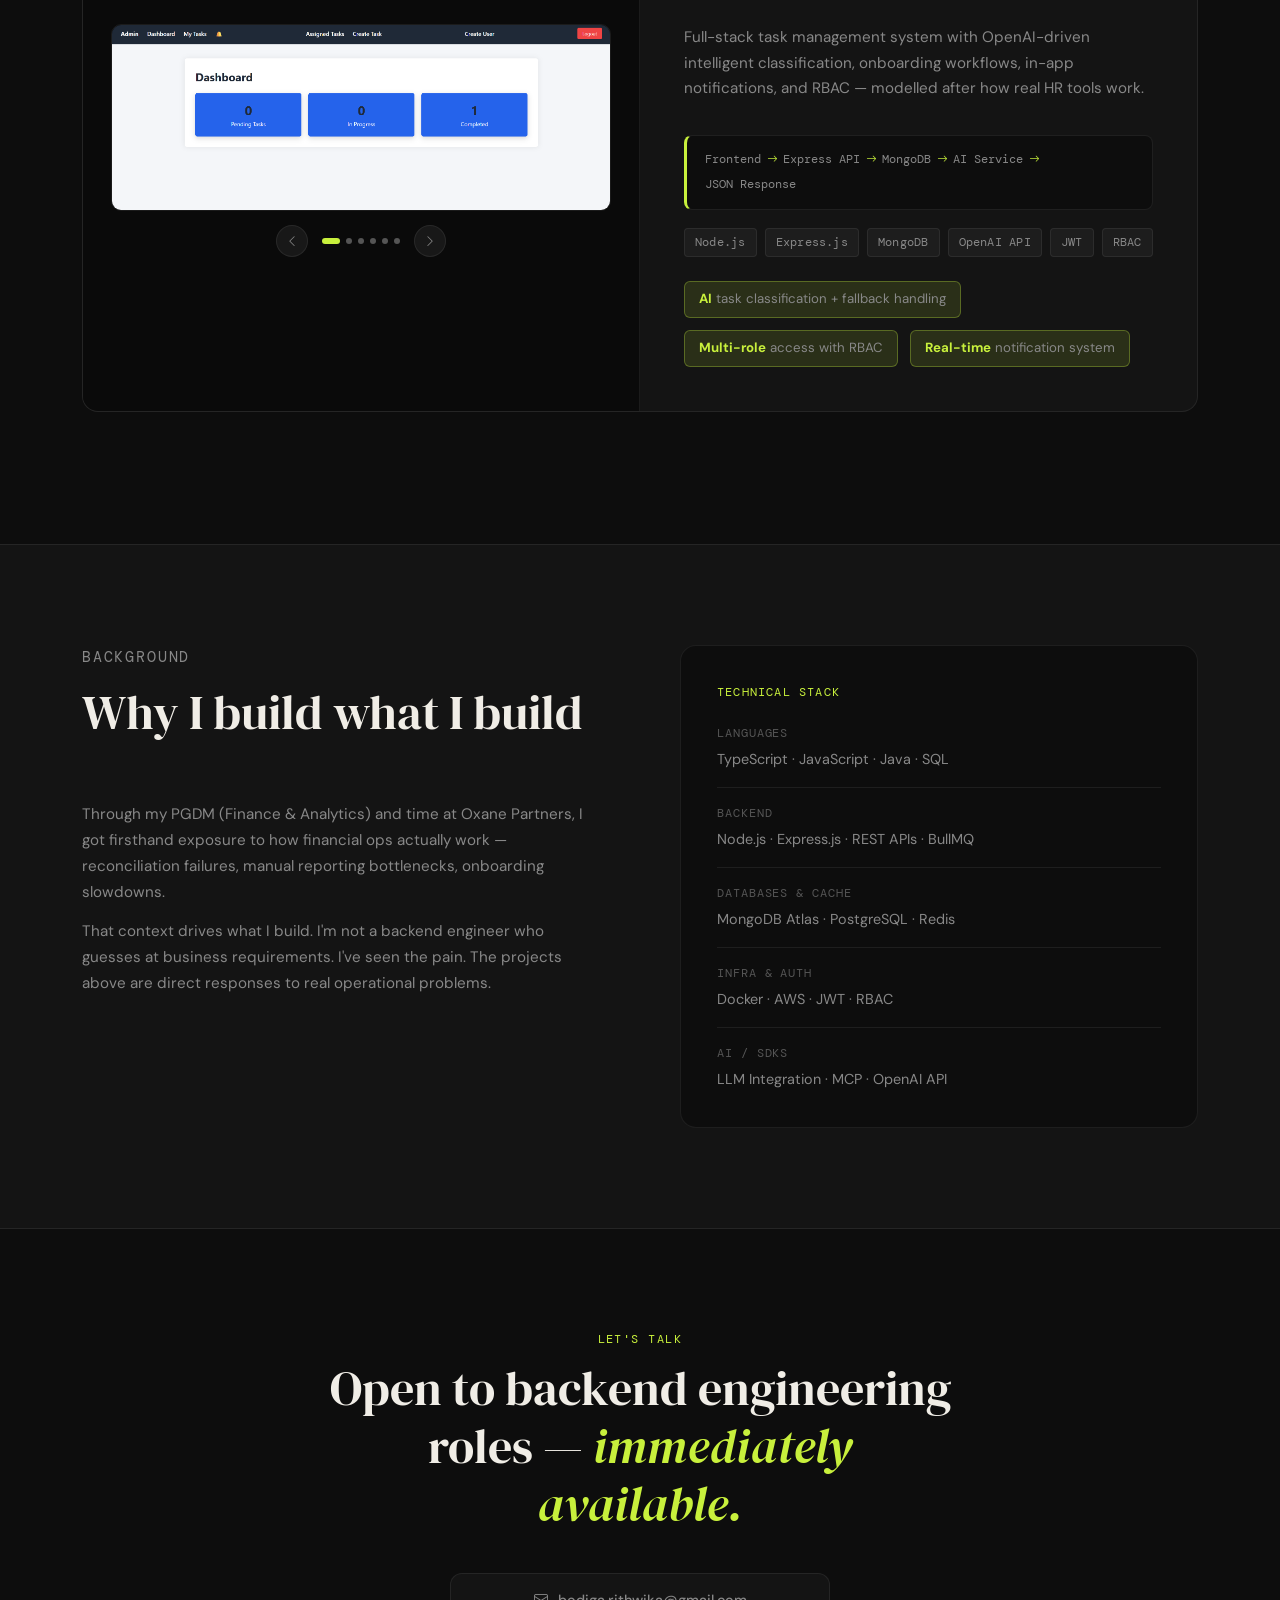
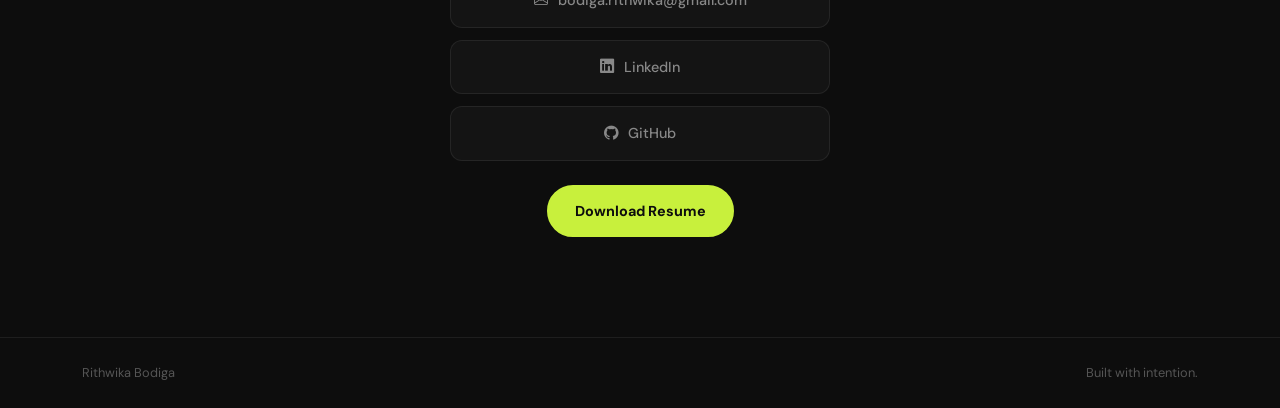
==== commit 9b2c77f3: "updated SDK project" ====
--- a/index.html
+++ b/index.html
@@ -18,7 +18,7 @@
     <div class="d-flex align-items-center gap-3">
       <a href="#work" class="nav-link-custom">Work</a>
       <a href="#contact" class="nav-link-custom">Contact</a>
-      <a href="resume/Rithwika_Bodiga_Resume.pdf" target="_blank" class="btn-resume">Resume <i class="bi bi-arrow-up-right"></i></a>
+      <a href="resume/Rithwika_B_Resume.pdf" target="_blank" class="btn-resume">Resume <i class="bi bi-arrow-up-right"></i></a>
     </div>
   </div>
 </nav>
@@ -33,8 +33,8 @@
       <p class="hero-sub">Backend engineer who builds systems that replace manual work. Adobe-intern with a pre-placement offer. I don't prototype — I ship.</p>
       <div class="hero-stats">
         <div class="stat-pill">95% onboarding reduction @ Adobe</div>
-        <div class="stat-pill">25K+ records processed</div>
-        <div class="stat-pill">Node · Express · MongoDB · Docker</div>
+        <div class="stat-pill">Published npm SDK · 85% token compression</div>
+        <div class="stat-pill">Node · TypeScript · MongoDB · Docker</div>
       </div>
       <div class="hero-cta">
         <a href="#work" class="btn-primary-custom">See my work</a>
@@ -50,7 +50,7 @@
   <div class="container">
     <div class="hook-grid">
       <div class="hook-item">
-        <span class="hook-num">3+</span>
+        <span class="hook-num">4+</span>
         <span class="hook-label">Production-style backend systems</span>
       </div>
       <div class="hook-sep"></div>
@@ -60,12 +60,12 @@
       </div>
       <div class="hook-sep"></div>
       <div class="hook-item">
-        <span class="hook-num">~1.2s</span>
-        <span class="hook-label">Avg. latency on reconciliation engine</span>
+        <span class="hook-num">85%</span>
+        <span class="hook-label">Token compression on published npm SDK</span>
       </div>
       <div class="hook-sep"></div>
       <div class="hook-item">
-        <span class="hook-num">Jun '25</span>
+        <span class="hook-num">Now</span>
         <span class="hook-label">Available immediately</span>
       </div>
     </div>
@@ -106,10 +106,67 @@
         </div>
       </div>
       <div class="project-brand adobe-brand">
-        <svg class="adobe-logo" viewBox="0 0 24 24" xmlns="http://www.w3.org/2000/svg">
-        <path d="M14.5 3H21v18l-6.5-15H11L4.5 21H3V3h11.5zM12 11.7l3.8 8.3h-7.6l3.8-8.3z"/>
-        </svg>
+        <i class="bi bi-layers-half"></i>
         <span>Adobe</span>
+      </div>
+    </div>
+
+    <!-- TOOL MINIFIER SDK -->
+    <div class="project-card">
+      <div class="project-card-inner">
+        <div class="project-meta">
+          <span class="project-tag">Open Source · Published</span>
+          <div class="d-flex gap-3">
+            <a href="https://github.com/rithwikab/tool-minifier-sdk" target="_blank" class="project-gh"><i class="bi bi-github"></i> GitHub</a>
+            <a href="https://tool-minifier-sdk-demo.vercel.app/" target="_blank" class="project-gh"><i class="bi bi-box-seam"></i> demo</a>
+          </div>
+        </div>
+        <h3 class="project-name">Tool Minifier SDK</h3>
+        <p class="project-desc">Published open-source npm package that compresses structured data sent to AI models by up to 85%, directly reducing API costs per request. Ships with a licensing platform featuring offline-verifiable licenses and real-time revocation.</p>
+
+        <div class="architecture-flow">
+          <span>Client SDK</span>
+          <i class="bi bi-arrow-right"></i>
+          <span>Compression Layer</span>
+          <i class="bi bi-arrow-right"></i>
+          <span>MCP Proxy</span>
+          <i class="bi bi-arrow-right"></i>
+          <span>LLM API</span>
+          <i class="bi bi-arrow-right"></i>
+          <span>License Verifier</span>
+        </div>
+
+        <div class="project-tech-row">
+          <span class="tech-chip">TypeScript</span>
+          <span class="tech-chip">Node.js</span>
+          <span class="tech-chip">React.js</span>
+          <span class="tech-chip">MCP</span>
+          <span class="tech-chip">REST API</span>
+          <span class="tech-chip">Cryptography</span>
+        </div>
+
+        <div class="project-results">
+          <div class="result-item"><strong>85%</strong> reduction in tokens sent to LLMs</div>
+          <div class="result-item"><strong>Published</strong> on npm · open source</div>
+          <div class="result-item"><strong>Offline-verifiable</strong> licensing + revocation</div>
+        </div>
+      </div>
+
+      <div class="screenshot-block d-flex flex-column align-items-center justify-content-center text-center" style="padding: 44px 36px;">
+        <div class="sdk-visual">
+          <div class="sdk-before">
+            <span class="sdk-label">Before</span>
+            <div class="sdk-bar full"></div>
+            <span class="sdk-size">100% tokens</span>
+          </div>
+          <div class="sdk-arrow"><i class="bi bi-arrow-down" style="color:var(--accent);font-size:1.4rem;"></i></div>
+          <div class="sdk-after">
+            <span class="sdk-label">After</span>
+            <div class="sdk-bar compressed"></div>
+            <span class="sdk-size accent">15% tokens · 85% saved</span>
+          </div>
+        </div>
+        <p style="font-size:0.8rem;color:var(--text-dim);margin-top:28px;font-family:var(--font-mono);">tool-minifier-sdk</p>
       </div>
     </div>
 
@@ -167,11 +224,6 @@
             <button class="carousel-btn" type="button" data-bs-target="#reconCarousel" data-bs-slide="next"><i class="bi bi-chevron-right"></i></button>
           </div>
         </div>
-        <div class="callout-container">
-        <p class="callout-text">
-        Features an ad-hoc JSON payload ingestion interface built specifically for manual operational overrides, mapping directly to the underlying high-throughput async processing workers.
-        </p>
-        </div>
       </div>
     </div>
 
@@ -183,7 +235,7 @@
           <a href="https://github.com/rithwikab/Backend_Projects/tree/main/HR_JIRA" target="_blank" class="project-gh"><i class="bi bi-github"></i> GitHub</a>
         </div>
         <h3 class="project-name">AI-Powered HR Task Platform</h3>
-        <p class="project-desc">Full-stack task management system featuring OpenAI classification, engineered with strict JSON schema enforcement for Deterministic Outputs and circuit-breaking API Failure Fallbacks to protect core system availability.</p>
+        <p class="project-desc">Full-stack task management system with OpenAI-driven intelligent classification, onboarding workflows, in-app notifications, and RBAC — modelled after how real HR tools work.</p>
 
         <div class="architecture-flow">
           <span>Frontend</span>
@@ -250,24 +302,24 @@
           <p class="skills-title">Technical stack</p>
           <div class="skills-grid">
             <div class="skill-group">
+              <span class="skill-group-label">Languages</span>
+              <span>TypeScript · JavaScript · Java · SQL</span>
+            </div>
+            <div class="skill-group">
               <span class="skill-group-label">Backend</span>
-              <span>Node.js · Express.js · REST APIs</span>
-            </div>
-            <div class="skill-group">
-              <span class="skill-group-label">Databases</span>
-              <span>MongoDB Atlas · PostgreSQL</span>
+              <span>Node.js · Express.js · REST APIs · BullMQ</span>
+            </div>
+            <div class="skill-group">
+              <span class="skill-group-label">Databases & Cache</span>
+              <span>MongoDB Atlas · PostgreSQL · Redis</span>
             </div>
             <div class="skill-group">
               <span class="skill-group-label">Infra & Auth</span>
-              <span>Docker · JWT · RBAC</span>
-            </div>
-            <div class="skill-group">
-              <span class="skill-group-label">AI / Integrations</span>
-              <span>OpenAI API · Power Automate</span>
-            </div>
-            <div class="skill-group">
-              <span class="skill-group-label">Analytics</span>
-              <span>Power BI · Excel · Python</span>
+              <span>Docker · AWS · JWT · RBAC</span>
+            </div>
+            <div class="skill-group">
+              <span class="skill-group-label">AI / SDKs</span>
+              <span>LLM Integration · MCP · OpenAI API</span>
             </div>
           </div>
         </div>
@@ -287,7 +339,7 @@
         <a href="https://linkedin.com/in/rithwika-bodiga" target="_blank" class="contact-link-btn"><i class="bi bi-linkedin"></i> LinkedIn</a>
         <a href="https://github.com/rithwikab" target="_blank" class="contact-link-btn"><i class="bi bi-github"></i> GitHub</a>
       </div>
-      <a href="resume/Rithwika_Bodiga_Resume.pdf" target="_blank" class="btn-primary-custom mt-4 d-inline-block">Download Resume</a>
+      <a href="resume/Rithwika_B_Resume.pdf" target="_blank" class="btn-primary-custom mt-4 d-inline-block">Download Resume</a>
     </div>
   </div>
 </section>
@@ -333,4 +385,4 @@
 });
 </script>
 </body>
-</html>
+</html>
--- a/css/style.css
+++ b/css/style.css
@@ -348,20 +348,6 @@
   line-height: 1.65;
   max-width: 480px;
 }
-.callout-container {
-  background: rgba(255, 255, 255, 0.03); /* Subtle contrast shift from the page background */
-  border: 1px solid rgba(255, 255, 255, 0.08);
-  border-radius: 6px;
-  padding: 12px 16px;
-  margin-top: 12px;
-}
-
-.callout-text {
-  font-size: 0.85rem;
-  color: #e2e8f0;
-  margin: 0;
-  position: relative;
-}
 
 /* Architecture flow */
 .architecture-flow {
@@ -431,32 +417,10 @@
   align-items: center;
   justify-content: center;
   padding: 44px;
-  border-left: 1px solid rgba(255, 255, 255, 0.08); /* Replaced variable with a clean, semi-translucent dark border */
-  background: rgba(200, 240, 60, 0.03);
+  border-left: 1px solid var(--accent-border);
+  background: rgba(200,240,60,0.03);
   min-width: 180px;
-  gap: 12px;
-}
-
-/* SVG Logo Styling */
-.adobe-logo {
-  width: 48px;
-  height: 48px;
-  fill: #FF0000; /* Official Adobe Red */
-  transition: transform 0.2s ease;
-}
-
-/* Subtle hover interaction */
-.adobe-brand:hover .adobe-logo {
-  transform: scale(1.05);
-}
-
-/* Muted corporate tracking label */
-.adobe-text {
-  font-size: 0.75rem;
-  font-weight: 600;
-  letter-spacing: 0.08em;
-  text-transform: uppercase;
-  color: #a0aec0;
+  gap: 10px;
 }
 .adobe-brand i {
   font-size: 3.5rem;
@@ -664,6 +628,51 @@
   from { opacity: 0; transform: translateY(24px); }
   to   { opacity: 1; transform: translateY(0); }
 }
+
+/* ── SDK VISUAL ── */
+.sdk-visual {
+  display: flex;
+  flex-direction: column;
+  align-items: center;
+  gap: 16px;
+  width: 100%;
+  max-width: 280px;
+}
+.sdk-before, .sdk-after {
+  width: 100%;
+  display: flex;
+  flex-direction: column;
+  gap: 6px;
+}
+.sdk-label {
+  font-family: var(--font-mono);
+  font-size: 0.7rem;
+  letter-spacing: 0.1em;
+  text-transform: uppercase;
+  color: var(--text-dim);
+}
+.sdk-bar {
+  height: 14px;
+  border-radius: 4px;
+  transition: width 0.3s;
+}
+.sdk-bar.full {
+  width: 100%;
+  background: rgba(255,255,255,0.12);
+  border: 1px solid var(--border-hover);
+}
+.sdk-bar.compressed {
+  width: 15%;
+  background: var(--accent);
+  box-shadow: 0 0 12px rgba(200,240,60,0.4);
+}
+.sdk-size {
+  font-family: var(--font-mono);
+  font-size: 0.72rem;
+  color: var(--text-muted);
+}
+.sdk-size.accent { color: var(--accent); }
+.sdk-arrow { line-height: 1; }
 
 /* ── RESPONSIVE ── */
 @media (max-width: 900px) {
@@ -700,4 +709,4 @@
   .btn-primary-custom, .btn-ghost-custom { text-align: center; justify-content: center; }
   .hook-item { min-width: 100%; }
   .project-card-inner { padding: 24px; }
-}
+}
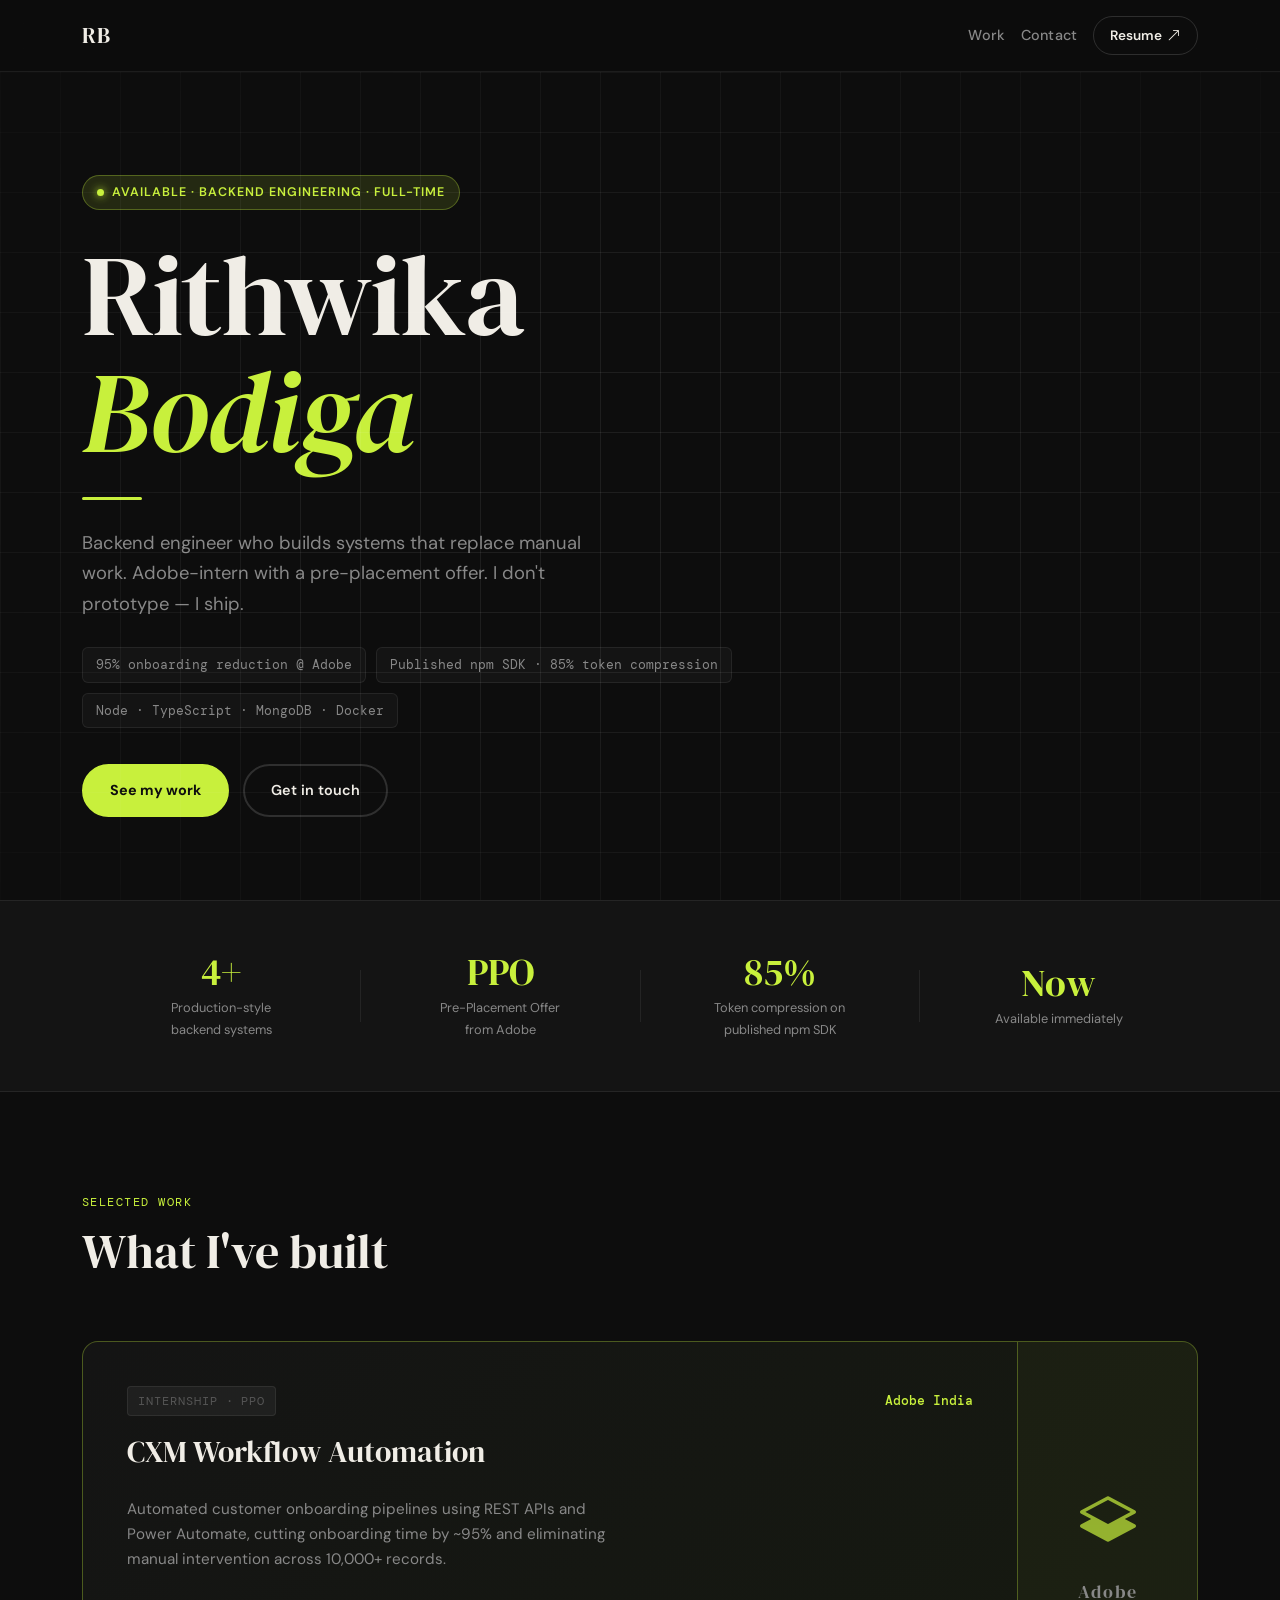
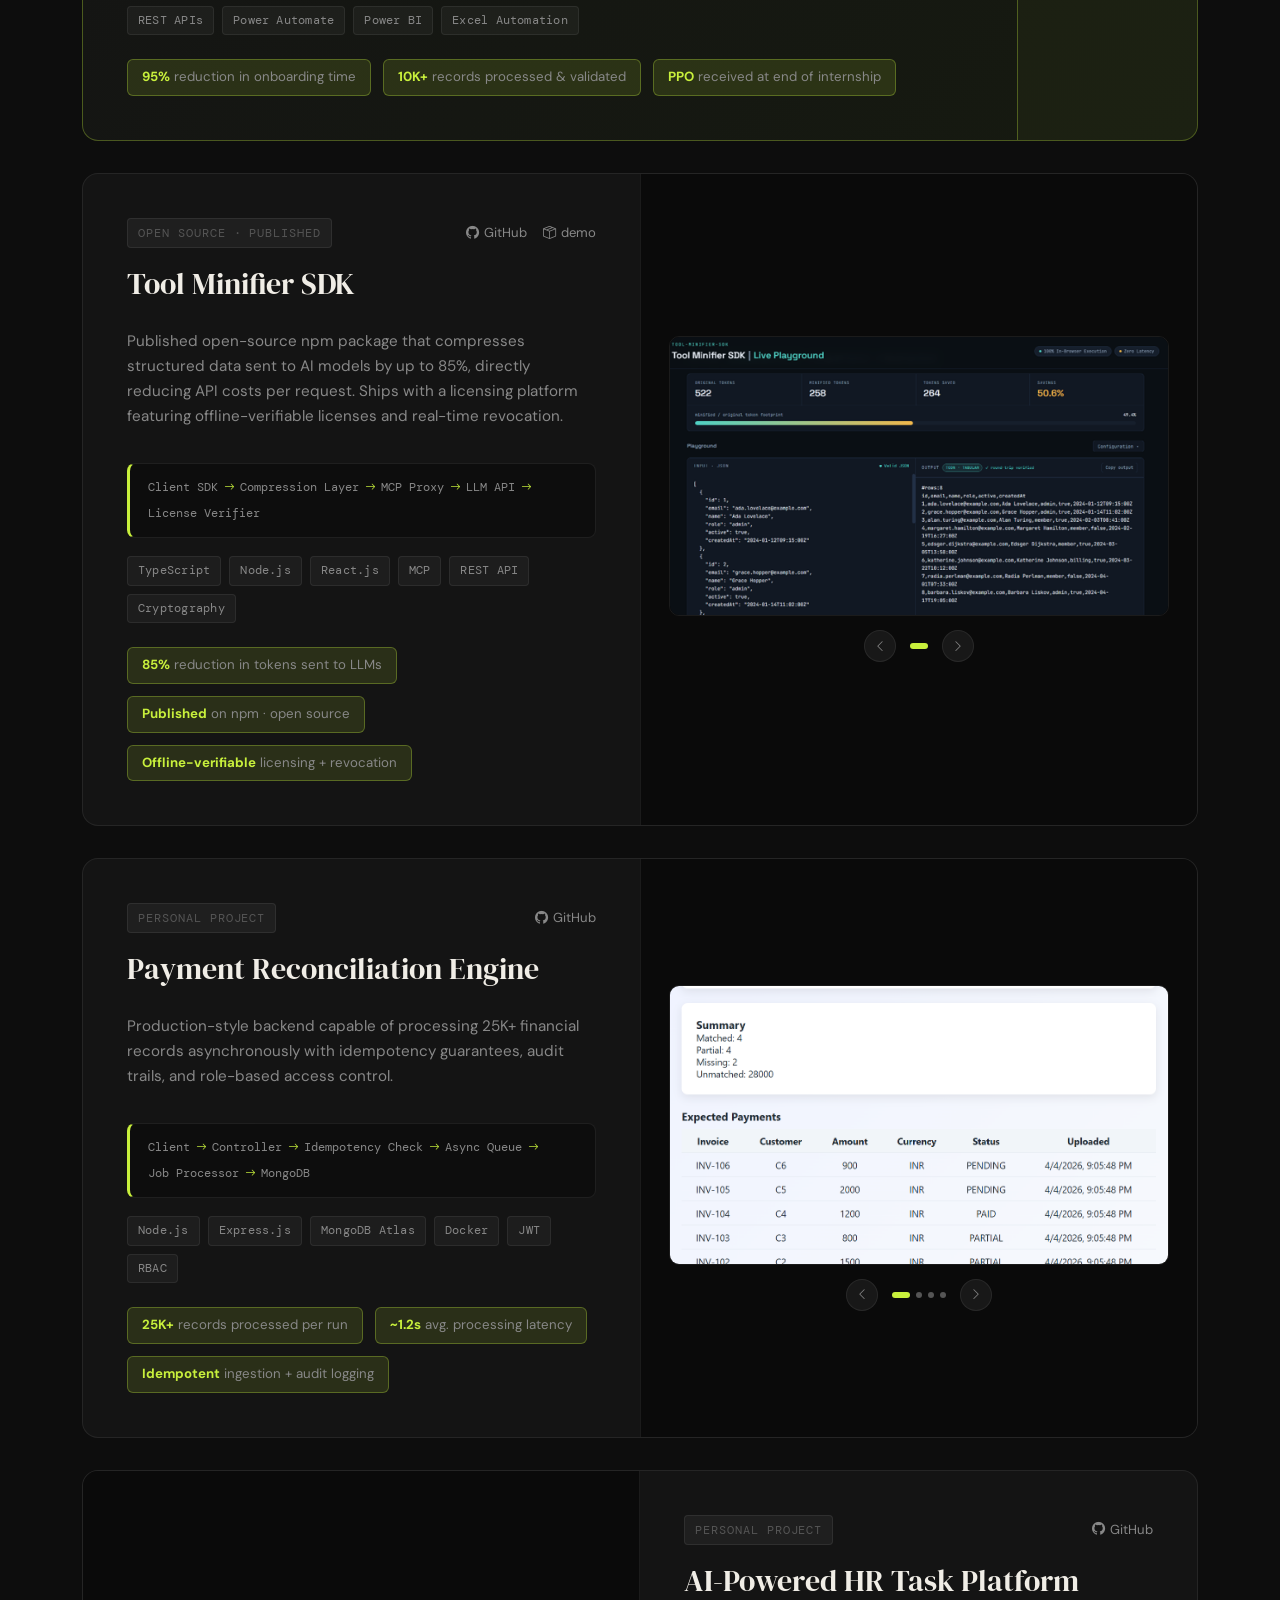
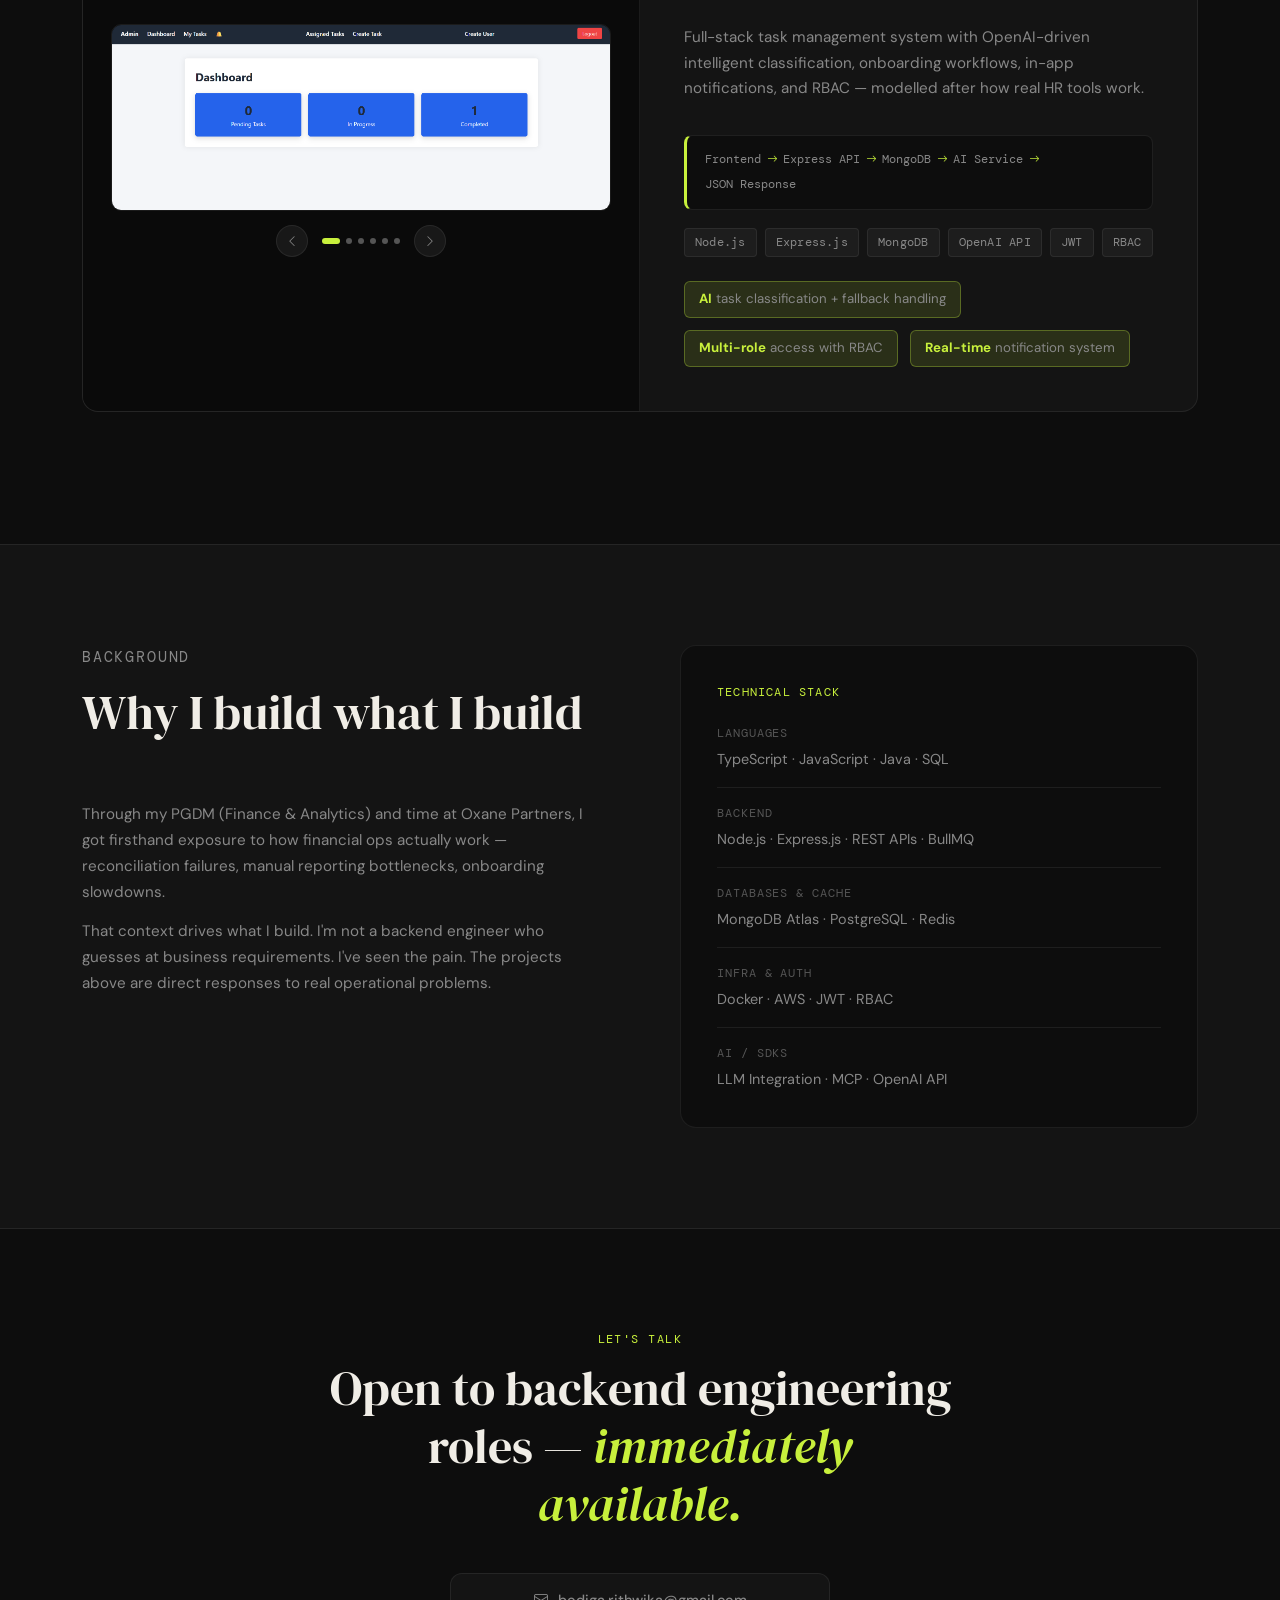
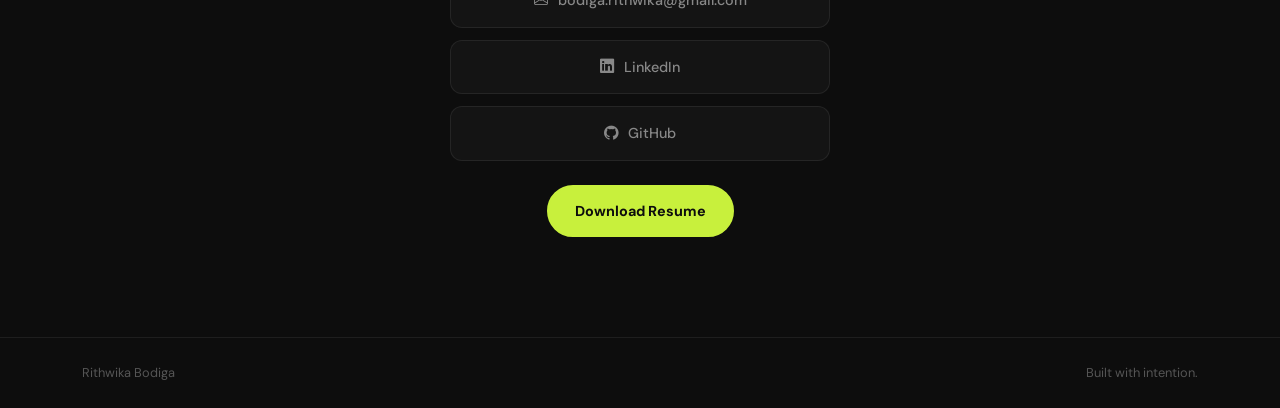
==== commit 45fa7b2b: "added carousal for SDK" ====
--- a/index.html
+++ b/index.html
@@ -152,21 +152,17 @@
         </div>
       </div>
 
-      <div class="screenshot-block d-flex flex-column align-items-center justify-content-center text-center" style="padding: 44px 36px;">
-        <div class="sdk-visual">
-          <div class="sdk-before">
-            <span class="sdk-label">Before</span>
-            <div class="sdk-bar full"></div>
-            <span class="sdk-size">100% tokens</span>
-          </div>
-          <div class="sdk-arrow"><i class="bi bi-arrow-down" style="color:var(--accent);font-size:1.4rem;"></i></div>
-          <div class="sdk-after">
-            <span class="sdk-label">After</span>
-            <div class="sdk-bar compressed"></div>
-            <span class="sdk-size accent">15% tokens · 85% saved</span>
-          </div>
-        </div>
-        <p style="font-size:0.8rem;color:var(--text-dim);margin-top:28px;font-family:var(--font-mono);">tool-minifier-sdk</p>
+      <div class="screenshot-block">
+        <div id="sdkCarousel" class="carousel slide" data-bs-ride="carousel">
+          <div class="carousel-inner">
+            <div class="carousel-item active"><img src="assets/sdk-dashboard.png" alt="SDK Dashboard"></div>
+          </div>
+          <div class="carousel-nav-row">
+            <button class="carousel-btn" type="button" data-bs-target="#sdkCarousel" data-bs-slide="prev"><i class="bi bi-chevron-left"></i></button>
+            <div class="carousel-indicators-custom" id="sdk-dots"></div>
+            <button class="carousel-btn" type="button" data-bs-target="#sdkCarousel" data-bs-slide="next"><i class="bi bi-chevron-right"></i></button>
+          </div>
+        </div>
       </div>
     </div>
 
@@ -372,6 +368,7 @@
     container.querySelectorAll('.cdot').forEach((d, i) => d.classList.toggle('active', i === e.to));
   });
 }
+buildDots('sdkCarousel', 'sdk-dots');
 buildDots('reconCarousel', 'recon-dots');
 buildDots('hrCarousel', 'hr-dots');
 
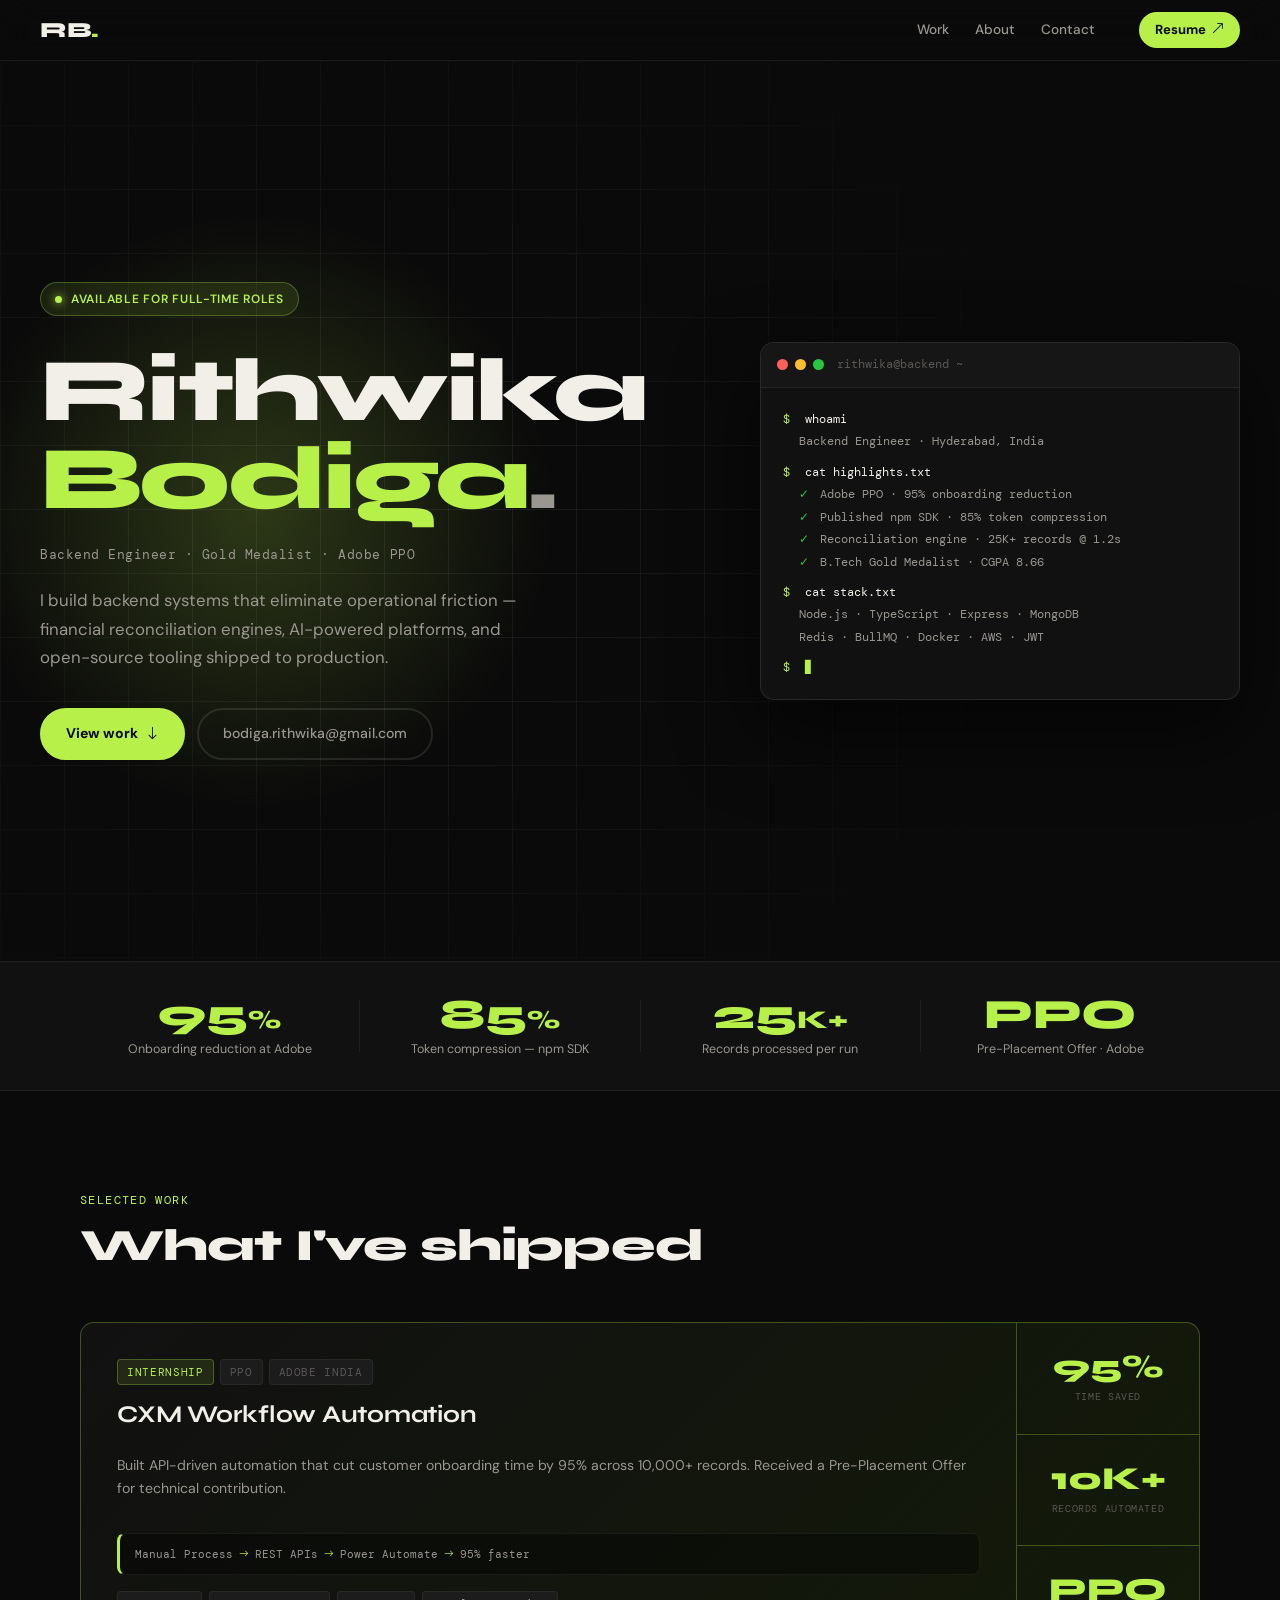
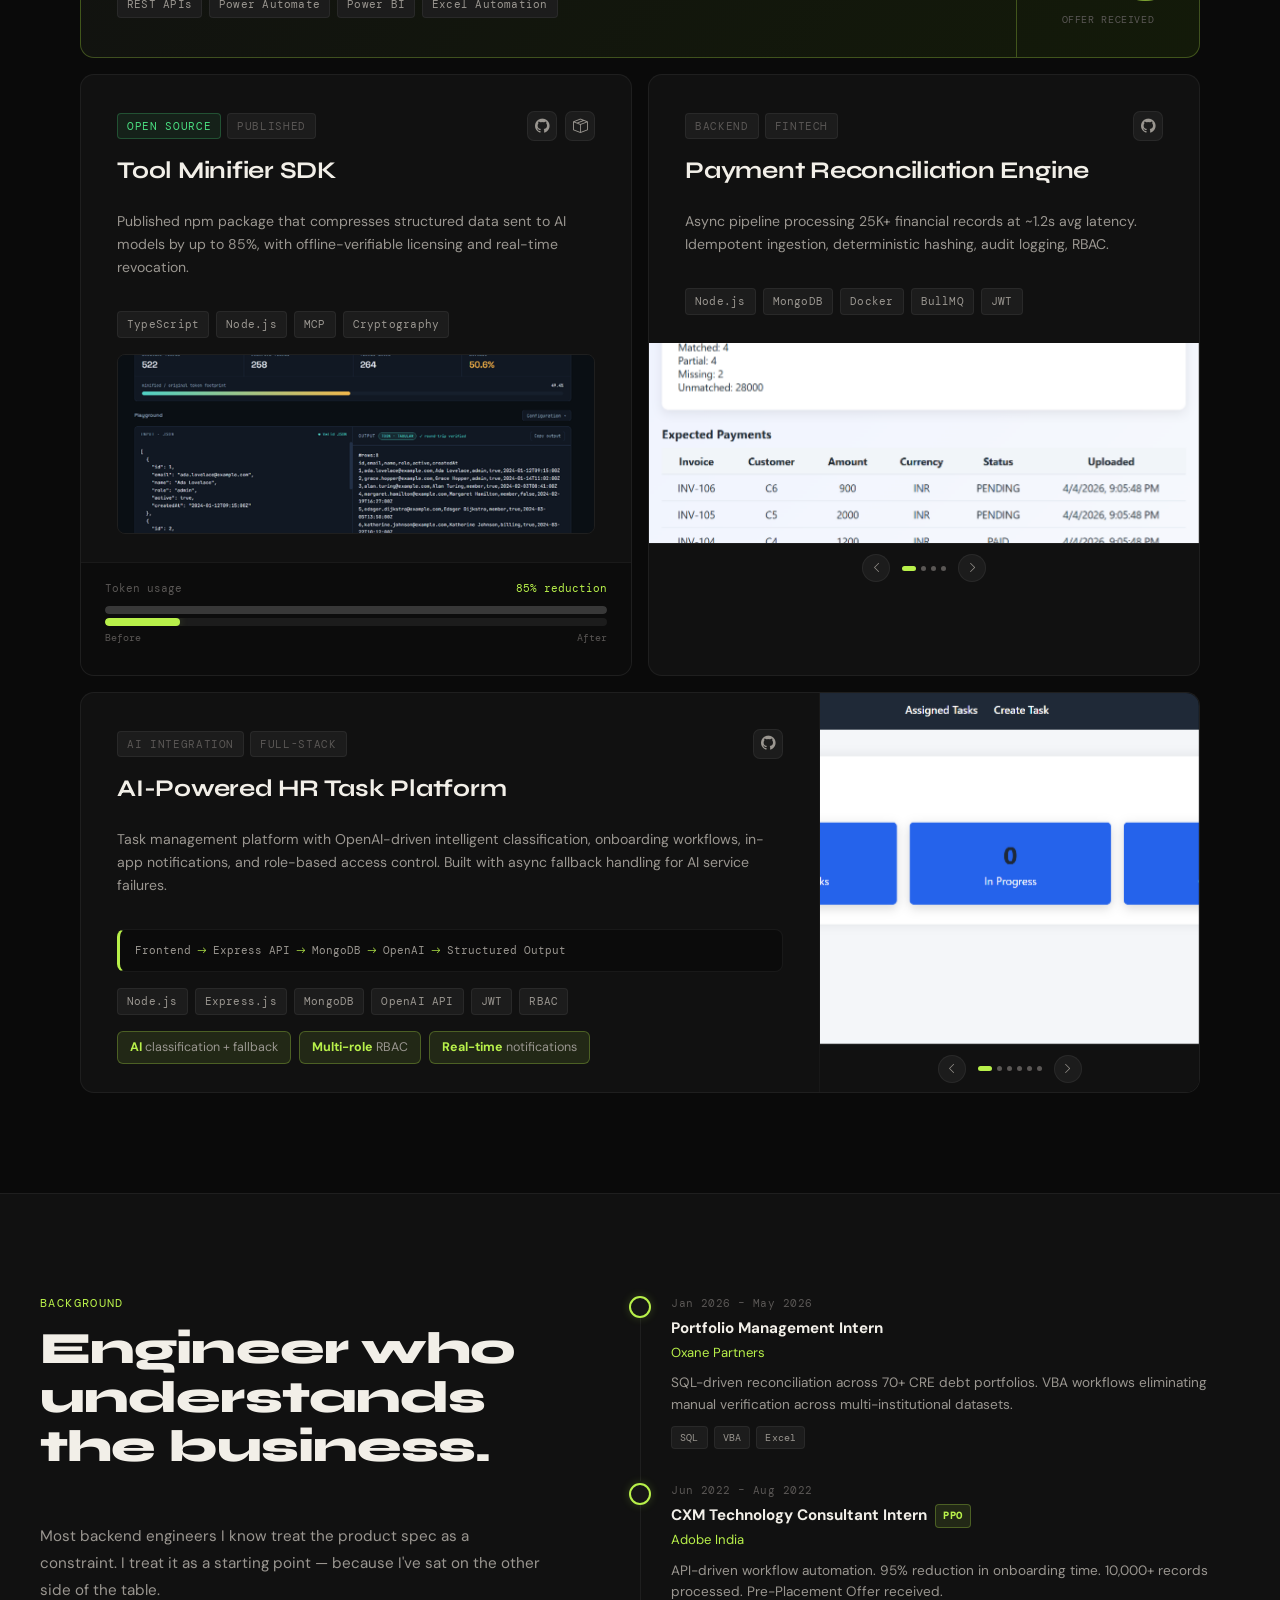
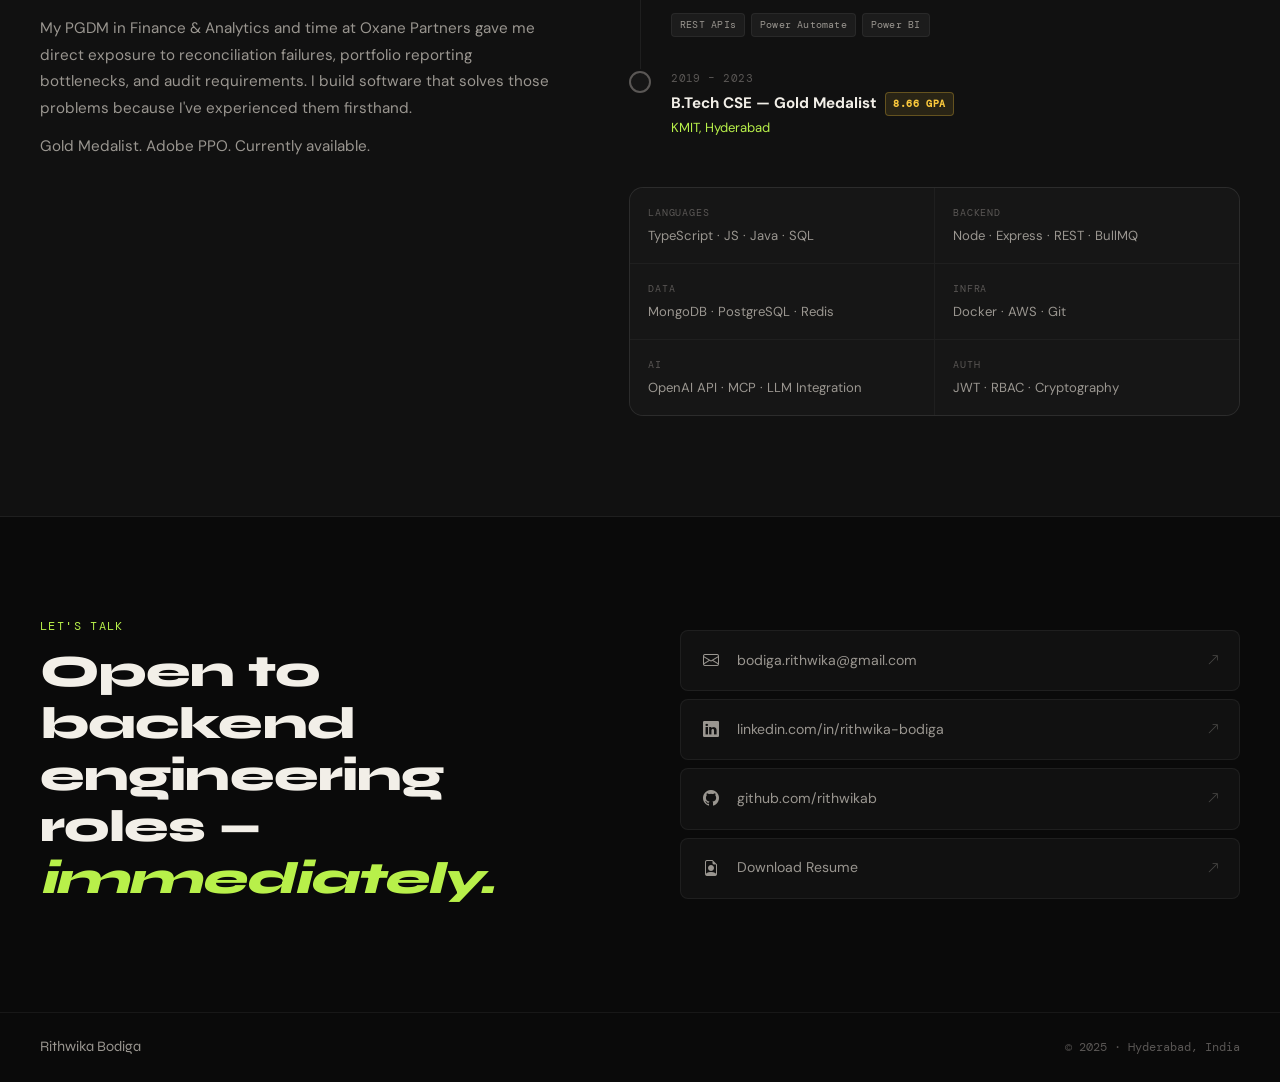
==== commit 434b64cd: "updated styles" ====
--- a/index.html
+++ b/index.html
@@ -6,275 +6,277 @@
 <title>Rithwika Bodiga — Backend Engineer</title>
 <link href="https://cdn.jsdelivr.net/npm/bootstrap@5.3.3/dist/css/bootstrap.min.css" rel="stylesheet">
 <link href="https://cdn.jsdelivr.net/npm/bootstrap-icons@1.11.3/font/bootstrap-icons.css" rel="stylesheet">
-<link href="https://fonts.googleapis.com/css2?family=DM+Serif+Display:ital@0;1&family=DM+Sans:wght@300;400;500;600;700&family=DM+Mono:wght@400;500&display=swap" rel="stylesheet">
+<link href="https://fonts.googleapis.com/css2?family=Syne:wght@400;500;600;700;800&family=DM+Sans:ital,wght@0,300;0,400;0,500;0,600;1,400&family=DM+Mono:wght@400;500&display=swap" rel="stylesheet">
 <link rel="stylesheet" href="css/style.css">
 </head>
 <body>
 
 <!-- NAV -->
 <nav class="site-nav">
-  <div class="container d-flex align-items-center justify-content-between">
-    <span class="nav-logo">RB</span>
-    <div class="d-flex align-items-center gap-3">
+  <div class="nav-inner">
+    <a href="#" class="nav-logo">RB<span class="nav-logo-dot">.</span></a>
+    <div class="nav-links">
       <a href="#work" class="nav-link-custom">Work</a>
+      <a href="#about" class="nav-link-custom">About</a>
       <a href="#contact" class="nav-link-custom">Contact</a>
-      <a href="resume/Rithwika_B_Resume.pdf" target="_blank" class="btn-resume">Resume <i class="bi bi-arrow-up-right"></i></a>
-    </div>
+    </div>
+    <a href="resume/Rithwika_Bodiga_Resume.pdf" target="_blank" class="btn-resume">
+      Resume <i class="bi bi-arrow-up-right"></i>
+    </a>
   </div>
 </nav>
 
 <!-- HERO -->
 <section class="hero-section">
-  <div class="container">
-    <div class="hero-inner">
-      <div class="hero-badge">Available · Backend Engineering · Full-Time</div>
-      <h1 class="hero-name">Rithwika<br><em>Bodiga</em></h1>
-      <div class="hero-divider"></div>
-      <p class="hero-sub">Backend engineer who builds systems that replace manual work. Adobe-intern with a pre-placement offer. I don't prototype — I ship.</p>
-      <div class="hero-stats">
-        <div class="stat-pill">95% onboarding reduction @ Adobe</div>
-        <div class="stat-pill">Published npm SDK · 85% token compression</div>
-        <div class="stat-pill">Node · TypeScript · MongoDB · Docker</div>
-      </div>
-      <div class="hero-cta">
-        <a href="#work" class="btn-primary-custom">See my work</a>
-        <a href="mailto:bodiga.rithwika@gmail.com" class="btn-ghost-custom">Get in touch</a>
+  <div class="hero-content">
+    <div class="hero-left">
+      <div class="hero-badge">
+        <span class="badge-dot"></span>
+        Available for full-time roles
+      </div>
+      <h1 class="hero-name">
+        <span class="name-line">Rithwika</span>
+        <span class="name-line accent-line">Bodiga<span class="name-period">.</span></span>
+      </h1>
+      <p class="hero-role">Backend Engineer · Gold Medalist · Adobe PPO</p>
+      <p class="hero-sub">I build backend systems that eliminate operational friction — financial reconciliation engines, AI-powered platforms, and open-source tooling shipped to production.</p>
+      <div class="hero-actions">
+        <a href="#work" class="btn-primary-custom">View work <i class="bi bi-arrow-down"></i></a>
+        <a href="mailto:bodiga.rithwika@gmail.com" class="btn-ghost-custom">bodiga.rithwika@gmail.com</a>
+      </div>
+    </div>
+    <div class="hero-right">
+      <div class="terminal-card">
+        <div class="terminal-header">
+          <span class="t-dot red"></span>
+          <span class="t-dot yellow"></span>
+          <span class="t-dot green"></span>
+          <span class="t-title">rithwika@backend ~ </span>
+        </div>
+        <div class="terminal-body">
+          <div class="t-line"><span class="t-prompt">$</span> <span class="t-cmd">whoami</span></div>
+          <div class="t-line t-out">Backend Engineer · Hyderabad, India</div>
+          <div class="t-line mt-2"><span class="t-prompt">$</span> <span class="t-cmd">cat highlights.txt</span></div>
+          <div class="t-line t-out"><span class="t-green">✓</span> Adobe PPO · 95% onboarding reduction</div>
+          <div class="t-line t-out"><span class="t-green">✓</span> Published npm SDK · 85% token compression</div>
+          <div class="t-line t-out"><span class="t-green">✓</span> Reconciliation engine · 25K+ records @ 1.2s</div>
+          <div class="t-line t-out"><span class="t-green">✓</span> B.Tech Gold Medalist · CGPA 8.66</div>
+          <div class="t-line mt-2"><span class="t-prompt">$</span> <span class="t-cmd">cat stack.txt</span></div>
+          <div class="t-line t-out">Node.js · TypeScript · Express · MongoDB</div>
+          <div class="t-line t-out">Redis · BullMQ · Docker · AWS · JWT</div>
+          <div class="t-line mt-2"><span class="t-prompt">$</span> <span class="t-cursor">▋</span></div>
+        </div>
       </div>
     </div>
   </div>
   <div class="hero-grid-bg"></div>
+  <div class="hero-glow"></div>
 </section>
 
-<!-- HOOK STRIP -->
-<section class="hook-strip">
-  <div class="container">
-    <div class="hook-grid">
-      <div class="hook-item">
-        <span class="hook-num">4+</span>
-        <span class="hook-label">Production-style backend systems</span>
-      </div>
-      <div class="hook-sep"></div>
-      <div class="hook-item">
-        <span class="hook-num">PPO</span>
-        <span class="hook-label">Pre-Placement Offer from Adobe</span>
-      </div>
-      <div class="hook-sep"></div>
-      <div class="hook-item">
-        <span class="hook-num">85%</span>
-        <span class="hook-label">Token compression on published npm SDK</span>
-      </div>
-      <div class="hook-sep"></div>
-      <div class="hook-item">
-        <span class="hook-num">Now</span>
-        <span class="hook-label">Available immediately</span>
-      </div>
-    </div>
-  </div>
-</section>
+<!-- STATS BAR -->
+<div class="stats-bar">
+  <div class="stats-inner">
+    <div class="stat-block">
+      <span class="stat-val">95<span class="stat-unit">%</span></span>
+      <span class="stat-desc">Onboarding reduction at Adobe</span>
+    </div>
+    <div class="stat-divider"></div>
+    <div class="stat-block">
+      <span class="stat-val">85<span class="stat-unit">%</span></span>
+      <span class="stat-desc">Token compression — npm SDK</span>
+    </div>
+    <div class="stat-divider"></div>
+    <div class="stat-block">
+      <span class="stat-val">25<span class="stat-unit">K+</span></span>
+      <span class="stat-desc">Records processed per run</span>
+    </div>
+    <div class="stat-divider"></div>
+    <div class="stat-block">
+      <span class="stat-val">PPO</span>
+      <span class="stat-desc">Pre-Placement Offer · Adobe</span>
+    </div>
+  </div>
+</div>
 
 <!-- WORK -->
 <section id="work" class="work-section">
-  <div class="container">
-    <p class="section-eyebrow">Selected work</p>
-    <h2 class="section-title">What I've built</h2>
-
-    <!-- ADOBE -->
-    <div class="project-card featured">
-      <div class="project-card-inner">
-        <div class="project-meta">
-          <span class="project-tag">Internship · PPO</span>
-          <span class="project-year">Adobe India</span>
-        </div>
-        <h3 class="project-name">CXM Workflow Automation</h3>
-        <p class="project-desc">Automated customer onboarding pipelines using REST APIs and Power Automate, cutting onboarding time by ~95% and eliminating manual intervention across 10,000+ records.</p>
-        <div class="project-tech-row">
-          <span class="tech-chip">REST APIs</span>
-          <span class="tech-chip">Power Automate</span>
-          <span class="tech-chip">Power BI</span>
-          <span class="tech-chip">Excel Automation</span>
-        </div>
-        <div class="project-results">
-          <div class="result-item">
-            <strong>95%</strong> reduction in onboarding time
-          </div>
-          <div class="result-item">
-            <strong>10K+</strong> records processed & validated
-          </div>
-          <div class="result-item">
-            <strong>PPO</strong> received at end of internship
-          </div>
-        </div>
-      </div>
-      <div class="project-brand adobe-brand">
-        <i class="bi bi-layers-half"></i>
-        <span>Adobe</span>
-      </div>
-    </div>
-
-    <!-- TOOL MINIFIER SDK -->
-    <div class="project-card">
-      <div class="project-card-inner">
-        <div class="project-meta">
-          <span class="project-tag">Open Source · Published</span>
-          <div class="d-flex gap-3">
-            <a href="https://github.com/rithwikab/tool-minifier-sdk" target="_blank" class="project-gh"><i class="bi bi-github"></i> GitHub</a>
-            <a href="https://tool-minifier-sdk-demo.vercel.app/" target="_blank" class="project-gh"><i class="bi bi-box-seam"></i> demo</a>
-          </div>
-        </div>
-        <h3 class="project-name">Tool Minifier SDK</h3>
-        <p class="project-desc">Published open-source npm package that compresses structured data sent to AI models by up to 85%, directly reducing API costs per request. Ships with a licensing platform featuring offline-verifiable licenses and real-time revocation.</p>
-
-        <div class="architecture-flow">
-          <span>Client SDK</span>
+  <div class="section-header">
+    <p class="eyebrow">Selected work</p>
+    <h2 class="section-title">What I've shipped</h2>
+  </div>
+
+  <!-- BENTO GRID -->
+  <div class="bento-grid">
+
+    <!-- ADOBE — FULL WIDTH FEATURE -->
+    <div class="bento-card bento-wide bento-featured">
+      <div class="bento-inner">
+        <div class="bento-top">
+          <div class="bento-tags">
+            <span class="btag btag-accent">Internship</span>
+            <span class="btag">PPO</span>
+            <span class="btag">Adobe India</span>
+          </div>
+          <div class="bento-links"></div>
+        </div>
+        <h3 class="bento-title">CXM Workflow Automation</h3>
+        <p class="bento-desc">Built API-driven automation that cut customer onboarding time by 95% across 10,000+ records. Received a Pre-Placement Offer for technical contribution.</p>
+        <div class="bento-flow">
+          <span>Manual Process</span>
           <i class="bi bi-arrow-right"></i>
-          <span>Compression Layer</span>
+          <span>REST APIs</span>
           <i class="bi bi-arrow-right"></i>
-          <span>MCP Proxy</span>
+          <span>Power Automate</span>
           <i class="bi bi-arrow-right"></i>
-          <span>LLM API</span>
-          <i class="bi bi-arrow-right"></i>
-          <span>License Verifier</span>
-        </div>
-
-        <div class="project-tech-row">
-          <span class="tech-chip">TypeScript</span>
-          <span class="tech-chip">Node.js</span>
-          <span class="tech-chip">React.js</span>
-          <span class="tech-chip">MCP</span>
-          <span class="tech-chip">REST API</span>
-          <span class="tech-chip">Cryptography</span>
-        </div>
-
-        <div class="project-results">
-          <div class="result-item"><strong>85%</strong> reduction in tokens sent to LLMs</div>
-          <div class="result-item"><strong>Published</strong> on npm · open source</div>
-          <div class="result-item"><strong>Offline-verifiable</strong> licensing + revocation</div>
-        </div>
-      </div>
-
-      <div class="screenshot-block">
-        <div id="sdkCarousel" class="carousel slide" data-bs-ride="carousel">
-          <div class="carousel-inner">
-            <div class="carousel-item active"><img src="assets/sdk-dashboard.png" alt="SDK Dashboard"></div>
-          </div>
-          <div class="carousel-nav-row">
-            <button class="carousel-btn" type="button" data-bs-target="#sdkCarousel" data-bs-slide="prev"><i class="bi bi-chevron-left"></i></button>
-            <div class="carousel-indicators-custom" id="sdk-dots"></div>
-            <button class="carousel-btn" type="button" data-bs-target="#sdkCarousel" data-bs-slide="next"><i class="bi bi-chevron-right"></i></button>
-          </div>
-        </div>
-      </div>
-    </div>
-
-    <!-- RECONCILIATION -->
-    <div class="project-card">
-      <div class="project-card-inner">
-        <div class="project-meta">
-          <span class="project-tag">Personal Project</span>
-          <a href="https://github.com/rithwikab/Backend_Projects/tree/main/payments-reconciliation" target="_blank" class="project-gh"><i class="bi bi-github"></i> GitHub</a>
-        </div>
-        <h3 class="project-name">Payment Reconciliation Engine</h3>
-        <p class="project-desc">Production-style backend capable of processing 25K+ financial records asynchronously with idempotency guarantees, audit trails, and role-based access control.</p>
-
-        <div class="architecture-flow">
-          <span>Client</span>
-          <i class="bi bi-arrow-right"></i>
-          <span>Controller</span>
-          <i class="bi bi-arrow-right"></i>
-          <span>Idempotency Check</span>
-          <i class="bi bi-arrow-right"></i>
-          <span>Async Queue</span>
-          <i class="bi bi-arrow-right"></i>
-          <span>Job Processor</span>
-          <i class="bi bi-arrow-right"></i>
-          <span>MongoDB</span>
-        </div>
-
-        <div class="project-tech-row">
-          <span class="tech-chip">Node.js</span>
-          <span class="tech-chip">Express.js</span>
-          <span class="tech-chip">MongoDB Atlas</span>
-          <span class="tech-chip">Docker</span>
-          <span class="tech-chip">JWT</span>
-          <span class="tech-chip">RBAC</span>
-        </div>
-
-        <div class="project-results">
-          <div class="result-item"><strong>25K+</strong> records processed per run</div>
-          <div class="result-item"><strong>~1.2s</strong> avg. processing latency</div>
-          <div class="result-item"><strong>Idempotent</strong> ingestion + audit logging</div>
-        </div>
-      </div>
-
-      <div class="screenshot-block">
+          <span>95% faster</span>
+        </div>
+        <div class="bento-chips">
+          <span class="chip">REST APIs</span>
+          <span class="chip">Power Automate</span>
+          <span class="chip">Power BI</span>
+          <span class="chip">Excel Automation</span>
+        </div>
+      </div>
+      <div class="bento-metrics">
+        <div class="metric"><span class="metric-val">95%</span><span class="metric-label">Time saved</span></div>
+        <div class="metric"><span class="metric-val">10K+</span><span class="metric-label">Records automated</span></div>
+        <div class="metric"><span class="metric-val">PPO</span><span class="metric-label">Offer received</span></div>
+      </div>
+    </div>
+
+    <!-- TOOL MINIFIER — HALF -->
+    <div class="bento-card bento-half">
+      <div class="bento-inner">
+        <div class="bento-top">
+          <div class="bento-tags">
+            <span class="btag btag-green">Open Source</span>
+            <span class="btag">Published</span>
+          </div>
+          <div class="bento-links">
+            <a href="https://github.com/rithwikab" target="_blank" class="bento-link"><i class="bi bi-github"></i></a>
+            <a href="#" target="_blank" class="bento-link"><i class="bi bi-box-seam"></i></a>
+          </div>
+        </div>
+        <h3 class="bento-title">Tool Minifier SDK</h3>
+        <p class="bento-desc">Published npm package that compresses structured data sent to AI models by up to 85%, with offline-verifiable licensing and real-time revocation.</p>
+        <div class="bento-chips">
+          <span class="chip">TypeScript</span>
+          <span class="chip">Node.js</span>
+          <span class="chip">MCP</span>
+          <span class="chip">Cryptography</span>
+        </div>
+        <div class="sdk-screenshot-wrap">
+          <img src="assets/sdk-dashboard.png" alt="SDK Dashboard" class="sdk-screenshot">
+        </div>
+      </div>
+      <div class="sdk-compression-bar">
+        <div class="compression-label-row">
+          <span>Token usage</span>
+          <span class="compression-pct">85% reduction</span>
+        </div>
+        <div class="compression-track">
+          <div class="compression-before"></div>
+        </div>
+        <div class="compression-track">
+          <div class="compression-after"></div>
+        </div>
+        <div class="compression-label-row" style="margin-top:4px;">
+          <span class="comp-label">Before</span>
+          <span class="comp-label">After</span>
+        </div>
+      </div>
+    </div>
+
+    <!-- RECONCILIATION — HALF WITH CAROUSEL -->
+    <div class="bento-card bento-half">
+      <div class="bento-inner">
+        <div class="bento-top">
+          <div class="bento-tags">
+            <span class="btag">Backend</span>
+            <span class="btag">Fintech</span>
+          </div>
+          <a href="https://github.com/rithwikab/Backend_Projects/tree/main/payments-reconciliation" target="_blank" class="bento-link"><i class="bi bi-github"></i></a>
+        </div>
+        <h3 class="bento-title">Payment Reconciliation Engine</h3>
+        <p class="bento-desc">Async pipeline processing 25K+ financial records at ~1.2s avg latency. Idempotent ingestion, deterministic hashing, audit logging, RBAC.</p>
+        <div class="bento-chips">
+          <span class="chip">Node.js</span>
+          <span class="chip">MongoDB</span>
+          <span class="chip">Docker</span>
+          <span class="chip">BullMQ</span>
+          <span class="chip">JWT</span>
+        </div>
+      </div>
+      <div class="bento-carousel-wrap">
         <div id="reconCarousel" class="carousel slide" data-bs-ride="carousel">
           <div class="carousel-inner">
             <div class="carousel-item active"><img src="assets/reconciliation-dashboard.png" alt="Dashboard"></div>
             <div class="carousel-item"><img src="assets/reconciliation-upload.png" alt="Upload"></div>
-            <div class="carousel-item"><img src="assets/reconciliation-audit.png" alt="Audit log"></div>
+            <div class="carousel-item"><img src="assets/reconciliation-audit.png" alt="Audit"></div>
             <div class="carousel-item"><img src="assets/reconciliation-users.png" alt="Users"></div>
           </div>
-          <div class="carousel-nav-row">
-            <button class="carousel-btn" type="button" data-bs-target="#reconCarousel" data-bs-slide="prev"><i class="bi bi-chevron-left"></i></button>
-            <div class="carousel-indicators-custom" id="recon-dots"></div>
-            <button class="carousel-btn" type="button" data-bs-target="#reconCarousel" data-bs-slide="next"><i class="bi bi-chevron-right"></i></button>
-          </div>
-        </div>
-      </div>
-    </div>
-
-    <!-- HR JIRA -->
-    <div class="project-card reverse">
-      <div class="project-card-inner">
-        <div class="project-meta">
-          <span class="project-tag">Personal Project</span>
-          <a href="https://github.com/rithwikab/Backend_Projects/tree/main/HR_JIRA" target="_blank" class="project-gh"><i class="bi bi-github"></i> GitHub</a>
-        </div>
-        <h3 class="project-name">AI-Powered HR Task Platform</h3>
-        <p class="project-desc">Full-stack task management system with OpenAI-driven intelligent classification, onboarding workflows, in-app notifications, and RBAC — modelled after how real HR tools work.</p>
-
-        <div class="architecture-flow">
-          <span>Frontend</span>
-          <i class="bi bi-arrow-right"></i>
-          <span>Express API</span>
-          <i class="bi bi-arrow-right"></i>
-          <span>MongoDB</span>
-          <i class="bi bi-arrow-right"></i>
-          <span>AI Service</span>
-          <i class="bi bi-arrow-right"></i>
-          <span>JSON Response</span>
-        </div>
-
-        <div class="project-tech-row">
-          <span class="tech-chip">Node.js</span>
-          <span class="tech-chip">Express.js</span>
-          <span class="tech-chip">MongoDB</span>
-          <span class="tech-chip">OpenAI API</span>
-          <span class="tech-chip">JWT</span>
-          <span class="tech-chip">RBAC</span>
-        </div>
-
-        <div class="project-results">
-          <div class="result-item"><strong>AI</strong> task classification + fallback handling</div>
-          <div class="result-item"><strong>Multi-role</strong> access with RBAC</div>
-          <div class="result-item"><strong>Real-time</strong> notification system</div>
-        </div>
-      </div>
-
-      <div class="screenshot-block">
-        <div id="hrCarousel" class="carousel slide" data-bs-ride="carousel">
-          <div class="carousel-inner">
-            <div class="carousel-item active"><img src="assets/hr-dashboard.png" alt="HR Dashboard"></div>
-            <div class="carousel-item"><img src="assets/hr-tasks.png" alt="Tasks"></div>
-            <div class="carousel-item"><img src="assets/hr-assigned-tasks.png" alt="Assigned"></div>
-            <div class="carousel-item"><img src="assets/hr-create-task.png" alt="Create task"></div>
-            <div class="carousel-item"><img src="assets/hr-notifications.png" alt="Notifications"></div>
-            <div class="carousel-item"><img src="assets/hr-register-user.png" alt="Register"></div>
-          </div>
-          <div class="carousel-nav-row">
-            <button class="carousel-btn" type="button" data-bs-target="#hrCarousel" data-bs-slide="prev"><i class="bi bi-chevron-left"></i></button>
-            <div class="carousel-indicators-custom" id="hr-dots"></div>
-            <button class="carousel-btn" type="button" data-bs-target="#hrCarousel" data-bs-slide="next"><i class="bi bi-chevron-right"></i></button>
+          <div class="bento-carousel-nav">
+            <button class="bcbtn" type="button" data-bs-target="#reconCarousel" data-bs-slide="prev"><i class="bi bi-chevron-left"></i></button>
+            <div class="bdots" id="recon-dots"></div>
+            <button class="bcbtn" type="button" data-bs-target="#reconCarousel" data-bs-slide="next"><i class="bi bi-chevron-right"></i></button>
+          </div>
+        </div>
+      </div>
+    </div>
+
+    <!-- HR JIRA — FULL WIDTH -->
+    <div class="bento-card bento-wide">
+      <div class="bento-inner-row">
+        <div class="bento-row-text">
+          <div class="bento-top">
+            <div class="bento-tags">
+              <span class="btag">AI Integration</span>
+              <span class="btag">Full-Stack</span>
+            </div>
+            <a href="https://github.com/rithwikab/Backend_Projects/tree/main/HR_JIRA" target="_blank" class="bento-link"><i class="bi bi-github"></i></a>
+          </div>
+          <h3 class="bento-title">AI-Powered HR Task Platform</h3>
+          <p class="bento-desc">Task management platform with OpenAI-driven intelligent classification, onboarding workflows, in-app notifications, and role-based access control. Built with async fallback handling for AI service failures.</p>
+          <div class="bento-flow">
+            <span>Frontend</span>
+            <i class="bi bi-arrow-right"></i>
+            <span>Express API</span>
+            <i class="bi bi-arrow-right"></i>
+            <span>MongoDB</span>
+            <i class="bi bi-arrow-right"></i>
+            <span>OpenAI</span>
+            <i class="bi bi-arrow-right"></i>
+            <span>Structured Output</span>
+          </div>
+          <div class="bento-chips">
+            <span class="chip">Node.js</span>
+            <span class="chip">Express.js</span>
+            <span class="chip">MongoDB</span>
+            <span class="chip">OpenAI API</span>
+            <span class="chip">JWT</span>
+            <span class="chip">RBAC</span>
+          </div>
+          <div class="bento-result-row">
+            <div class="bento-result"><strong>AI</strong> classification + fallback</div>
+            <div class="bento-result"><strong>Multi-role</strong> RBAC</div>
+            <div class="bento-result"><strong>Real-time</strong> notifications</div>
+          </div>
+        </div>
+        <div class="bento-row-carousel">
+          <div id="hrCarousel" class="carousel slide" data-bs-ride="carousel">
+            <div class="carousel-inner">
+              <div class="carousel-item active"><img src="assets/hr-dashboard.png" alt="Dashboard"></div>
+              <div class="carousel-item"><img src="assets/hr-tasks.png" alt="Tasks"></div>
+              <div class="carousel-item"><img src="assets/hr-assigned-tasks.png" alt="Assigned"></div>
+              <div class="carousel-item"><img src="assets/hr-create-task.png" alt="Create"></div>
+              <div class="carousel-item"><img src="assets/hr-notifications.png" alt="Notifs"></div>
+              <div class="carousel-item"><img src="assets/hr-register-user.png" alt="Register"></div>
+            </div>
+            <div class="bento-carousel-nav">
+              <button class="bcbtn" type="button" data-bs-target="#hrCarousel" data-bs-slide="prev"><i class="bi bi-chevron-left"></i></button>
+              <div class="bdots" id="hr-dots"></div>
+              <button class="bcbtn" type="button" data-bs-target="#hrCarousel" data-bs-slide="next"><i class="bi bi-chevron-right"></i></button>
+            </div>
           </div>
         </div>
       </div>
@@ -283,41 +285,74 @@
   </div>
 </section>
 
-<!-- CONTEXT SECTION -->
-<section class="context-section">
-  <div class="container">
-    <div class="context-grid">
-      <div class="context-left">
-        <p class="section-eyebrow">Background</p>
-        <h2 class="section-title">Why I build what I build</h2>
-        <p>Through my PGDM (Finance & Analytics) and time at Oxane Partners, I got firsthand exposure to how financial ops actually work — reconciliation failures, manual reporting bottlenecks, onboarding slowdowns.</p>
-        <p>That context drives what I build. I'm not a backend engineer who guesses at business requirements. I've seen the pain. The projects above are direct responses to real operational problems.</p>
-      </div>
-      <div class="context-right">
-        <div class="skills-box">
-          <p class="skills-title">Technical stack</p>
-          <div class="skills-grid">
-            <div class="skill-group">
-              <span class="skill-group-label">Languages</span>
-              <span>TypeScript · JavaScript · Java · SQL</span>
-            </div>
-            <div class="skill-group">
-              <span class="skill-group-label">Backend</span>
-              <span>Node.js · Express.js · REST APIs · BullMQ</span>
-            </div>
-            <div class="skill-group">
-              <span class="skill-group-label">Databases & Cache</span>
-              <span>MongoDB Atlas · PostgreSQL · Redis</span>
-            </div>
-            <div class="skill-group">
-              <span class="skill-group-label">Infra & Auth</span>
-              <span>Docker · AWS · JWT · RBAC</span>
-            </div>
-            <div class="skill-group">
-              <span class="skill-group-label">AI / SDKs</span>
-              <span>LLM Integration · MCP · OpenAI API</span>
-            </div>
-          </div>
+<!-- ABOUT -->
+<section id="about" class="about-section">
+  <div class="about-inner">
+    <div class="about-left">
+      <p class="eyebrow">Background</p>
+      <h2 class="section-title">Engineer who understands<br>the business.</h2>
+      <p class="about-body">Most backend engineers I know treat the product spec as a constraint. I treat it as a starting point — because I've sat on the other side of the table.</p>
+      <p class="about-body">My PGDM in Finance & Analytics and time at Oxane Partners gave me direct exposure to reconciliation failures, portfolio reporting bottlenecks, and audit requirements. I build software that solves those problems because I've experienced them firsthand.</p>
+      <p class="about-body">Gold Medalist. Adobe PPO. Currently available.</p>
+    </div>
+    <div class="about-right">
+      <!-- EXPERIENCE TIMELINE -->
+      <div class="timeline">
+        <div class="tl-item">
+          <div class="tl-dot"></div>
+          <div class="tl-body">
+            <div class="tl-period">Jan 2026 – May 2026</div>
+            <div class="tl-role">Portfolio Management Intern</div>
+            <div class="tl-company">Oxane Partners</div>
+            <p class="tl-desc">SQL-driven reconciliation across 70+ CRE debt portfolios. VBA workflows eliminating manual verification across multi-institutional datasets.</p>
+            <div class="tl-chips"><span class="chip chip-sm">SQL</span><span class="chip chip-sm">VBA</span><span class="chip chip-sm">Excel</span></div>
+          </div>
+        </div>
+        <div class="tl-item">
+          <div class="tl-dot"></div>
+          <div class="tl-body">
+            <div class="tl-period">Jun 2022 – Aug 2022</div>
+            <div class="tl-role">CXM Technology Consultant Intern <span class="tl-badge">PPO</span></div>
+            <div class="tl-company">Adobe India</div>
+            <p class="tl-desc">API-driven workflow automation. 95% reduction in onboarding time. 10,000+ records processed. Pre-Placement Offer received.</p>
+            <div class="tl-chips"><span class="chip chip-sm">REST APIs</span><span class="chip chip-sm">Power Automate</span><span class="chip chip-sm">Power BI</span></div>
+          </div>
+        </div>
+        <div class="tl-item">
+          <div class="tl-dot tl-dot-edu"></div>
+          <div class="tl-body">
+            <div class="tl-period">2019 – 2023</div>
+            <div class="tl-role">B.Tech CSE — Gold Medalist <span class="tl-badge tl-badge-gold">8.66 GPA</span></div>
+            <div class="tl-company">KMIT, Hyderabad</div>
+          </div>
+        </div>
+      </div>
+
+      <!-- STACK -->
+      <div class="stack-grid">
+        <div class="stack-col">
+          <span class="stack-label">Languages</span>
+          <span class="stack-val">TypeScript · JS · Java · SQL</span>
+        </div>
+        <div class="stack-col">
+          <span class="stack-label">Backend</span>
+          <span class="stack-val">Node · Express · REST · BullMQ</span>
+        </div>
+        <div class="stack-col">
+          <span class="stack-label">Data</span>
+          <span class="stack-val">MongoDB · PostgreSQL · Redis</span>
+        </div>
+        <div class="stack-col">
+          <span class="stack-label">Infra</span>
+          <span class="stack-val">Docker · AWS · Git</span>
+        </div>
+        <div class="stack-col">
+          <span class="stack-label">AI</span>
+          <span class="stack-val">OpenAI API · MCP · LLM Integration</span>
+        </div>
+        <div class="stack-col">
+          <span class="stack-label">Auth</span>
+          <span class="stack-val">JWT · RBAC · Cryptography</span>
         </div>
       </div>
     </div>
@@ -326,30 +361,45 @@
 
 <!-- CONTACT -->
 <section id="contact" class="contact-section">
-  <div class="container">
-    <div class="contact-inner text-center">
-      <p class="section-eyebrow">Let's talk</p>
-      <h2 class="contact-headline">Open to backend engineering<br>roles — <em>immediately available.</em></h2>
-      <div class="contact-links">
-        <a href="mailto:bodiga.rithwika@gmail.com" class="contact-link-btn"><i class="bi bi-envelope"></i> bodiga.rithwika@gmail.com</a>
-        <a href="https://linkedin.com/in/rithwika-bodiga" target="_blank" class="contact-link-btn"><i class="bi bi-linkedin"></i> LinkedIn</a>
-        <a href="https://github.com/rithwikab" target="_blank" class="contact-link-btn"><i class="bi bi-github"></i> GitHub</a>
-      </div>
-      <a href="resume/Rithwika_B_Resume.pdf" target="_blank" class="btn-primary-custom mt-4 d-inline-block">Download Resume</a>
+  <div class="contact-inner">
+    <div class="contact-left">
+      <p class="eyebrow">Let's talk</p>
+      <h2 class="contact-headline">Open to backend<br>engineering roles —<br><em>immediately.</em></h2>
+    </div>
+    <div class="contact-right">
+      <a href="mailto:bodiga.rithwika@gmail.com" class="contact-row">
+        <span class="contact-icon"><i class="bi bi-envelope"></i></span>
+        <span class="contact-val">bodiga.rithwika@gmail.com</span>
+        <i class="bi bi-arrow-up-right contact-arrow"></i>
+      </a>
+      <a href="https://linkedin.com/in/rithwika-bodiga" target="_blank" class="contact-row">
+        <span class="contact-icon"><i class="bi bi-linkedin"></i></span>
+        <span class="contact-val">linkedin.com/in/rithwika-bodiga</span>
+        <i class="bi bi-arrow-up-right contact-arrow"></i>
+      </a>
+      <a href="https://github.com/rithwikab" target="_blank" class="contact-row">
+        <span class="contact-icon"><i class="bi bi-github"></i></span>
+        <span class="contact-val">github.com/rithwikab</span>
+        <i class="bi bi-arrow-up-right contact-arrow"></i>
+      </a>
+      <a href="resume/Rithwika_Bodiga_Resume.pdf" target="_blank" class="contact-row">
+        <span class="contact-icon"><i class="bi bi-file-earmark-person"></i></span>
+        <span class="contact-val">Download Resume</span>
+        <i class="bi bi-arrow-up-right contact-arrow"></i>
+      </a>
     </div>
   </div>
 </section>
 
 <footer class="site-footer">
-  <div class="container d-flex justify-content-between align-items-center">
-    <span>Rithwika Bodiga</span>
-    <span>Built with intention.</span>
+  <div class="footer-inner">
+    <span class="footer-name">Rithwika Bodiga</span>
+    <span class="footer-copy">© 2025 · Hyderabad, India</span>
   </div>
 </footer>
 
 <script src="https://cdn.jsdelivr.net/npm/bootstrap@5.3.3/dist/js/bootstrap.bundle.min.js"></script>
 <script>
-// Dot indicators for carousels
 function buildDots(carouselId, dotContainerId) {
   const carousel = document.getElementById(carouselId);
   const container = document.getElementById(dotContainerId);
@@ -357,28 +407,44 @@
   const items = carousel.querySelectorAll('.carousel-item');
   items.forEach((_, i) => {
     const dot = document.createElement('span');
-    dot.className = 'cdot' + (i === 0 ? ' active' : '');
-    dot.addEventListener('click', () => {
-      const bs = bootstrap.Carousel.getOrCreateInstance(carousel);
-      bs.to(i);
-    });
+    dot.className = 'bdot' + (i === 0 ? ' active' : '');
+    dot.addEventListener('click', () => bootstrap.Carousel.getOrCreateInstance(carousel).to(i));
     container.appendChild(dot);
   });
   carousel.addEventListener('slid.bs.carousel', e => {
-    container.querySelectorAll('.cdot').forEach((d, i) => d.classList.toggle('active', i === e.to));
+    container.querySelectorAll('.bdot').forEach((d, i) => d.classList.toggle('active', i === e.to));
   });
 }
-buildDots('sdkCarousel', 'sdk-dots');
 buildDots('reconCarousel', 'recon-dots');
 buildDots('hrCarousel', 'hr-dots');
 
-// Scroll reveal
-const observer = new IntersectionObserver((entries) => {
-  entries.forEach(e => { if (e.isIntersecting) { e.target.classList.add('revealed'); } });
-}, { threshold: 0.08 });
-document.querySelectorAll('.project-card, .hook-item, .context-left, .context-right, .contact-inner').forEach(el => {
+// Staggered reveal
+const io = new IntersectionObserver((entries) => {
+  entries.forEach((e, i) => {
+    if (e.isIntersecting) {
+      setTimeout(() => e.target.classList.add('revealed'), i * 80);
+      io.unobserve(e.target);
+    }
+  });
+}, { threshold: 0.06 });
+document.querySelectorAll('.bento-card, .tl-item, .stat-block, .stack-col, .contact-row').forEach(el => {
   el.classList.add('reveal');
-  observer.observe(el);
+  io.observe(el);
+});
+
+// Terminal cursor blink is handled by CSS
+// Nav active state
+const navLinks = document.querySelectorAll('.nav-link-custom');
+window.addEventListener('scroll', () => {
+  const sections = ['work','about','contact'];
+  let current = '';
+  sections.forEach(id => {
+    const el = document.getElementById(id);
+    if (el && window.scrollY >= el.offsetTop - 100) current = id;
+  });
+  navLinks.forEach(a => {
+    a.classList.toggle('active', a.getAttribute('href') === '#' + current);
+  });
 });
 </script>
 </body>
--- a/css/style.css
+++ b/css/style.css
@@ -1,712 +1,480 @@
-/* ============================
-   RITHWIKA BODIGA — PORTFOLIO
-   ============================ */
+/* ============================================================
+   RITHWIKA BODIGA — PORTFOLIO  |  style.css
+   ============================================================ */
 
 :root {
-  --bg: #0d0d0d;
-  --bg-card: #141414;
-  --bg-card-hover: #191919;
-  --bg-light: #f5f4f0;
-  --accent: #c8f03c;
-  --accent-dim: rgba(200,240,60,0.12);
-  --accent-border: rgba(200,240,60,0.3);
-  --text: #f0ede6;
-  --text-muted: #888;
-  --text-dim: #555;
-  --border: rgba(255,255,255,0.07);
-  --border-hover: rgba(255,255,255,0.14);
-  --font-display: 'DM Serif Display', Georgia, serif;
-  --font-body: 'DM Sans', sans-serif;
-  --font-mono: 'DM Mono', monospace;
-  --radius: 16px;
-  --radius-sm: 8px;
-  --shadow: 0 4px 40px rgba(0,0,0,0.5);
-}
-
-*, *::before, *::after { box-sizing: border-box; margin: 0; padding: 0; }
-
+  --bg:           #0a0a0a;
+  --bg-1:         #111111;
+  --bg-2:         #161616;
+  --bg-3:         #1c1c1c;
+  --border:       rgba(255,255,255,0.06);
+  --border-md:    rgba(255,255,255,0.10);
+  --border-hi:    rgba(255,255,255,0.16);
+  --accent:       #b8f04a;
+  --accent-dim:   rgba(184,240,74,0.10);
+  --accent-glow:  rgba(184,240,74,0.20);
+  --accent-bdr:   rgba(184,240,74,0.28);
+  --text:         #f2efe8;
+  --text-2:       #9a9690;
+  --text-3:       #5a5755;
+  --font:         'DM Sans', sans-serif;
+  --display:      'Syne', sans-serif;
+  --mono:         'DM Mono', monospace;
+  --r:            14px;
+  --r-sm:         8px;
+}
+
+*,*::before,*::after { box-sizing: border-box; margin:0; padding:0; }
 html { scroll-behavior: smooth; }
-
-body {
-  font-family: var(--font-body);
-  background: var(--bg);
-  color: var(--text);
-  line-height: 1.7;
-  -webkit-font-smoothing: antialiased;
-}
+body { font-family: var(--font); background: var(--bg); color: var(--text); line-height: 1.7; -webkit-font-smoothing: antialiased; }
+a { text-decoration: none; }
+img { display: block; width: 100%; }
+
+/* ── REVEAL ── */
+.reveal { opacity:0; transform:translateY(22px); transition: opacity .55s ease, transform .55s ease; }
+.reveal.revealed { opacity:1; transform:translateY(0); }
 
 /* ── NAV ── */
 .site-nav {
-  position: sticky;
-  top: 0;
-  z-index: 100;
-  background: rgba(13,13,13,0.85);
-  backdrop-filter: blur(14px);
-  -webkit-backdrop-filter: blur(14px);
+  position: sticky; top: 0; z-index: 200;
+  background: rgba(10,10,10,0.80);
+  backdrop-filter: blur(18px); -webkit-backdrop-filter: blur(18px);
   border-bottom: 1px solid var(--border);
-  padding: 16px 0;
+  padding: 0 40px;
+}
+.nav-inner {
+  max-width: 1200px; margin: 0 auto;
+  display: flex; align-items: center; gap: 32px;
+  height: 60px;
 }
 .nav-logo {
-  font-family: var(--font-display);
-  font-size: 1.4rem;
-  color: var(--text);
-  letter-spacing: 0.04em;
-}
+  font-family: var(--display); font-weight: 800; font-size: 1.35rem;
+  color: var(--text); letter-spacing: -0.02em;
+}
+.nav-logo-dot { color: var(--accent); }
+.nav-links { display: flex; gap: 2px; margin-left: auto; }
 .nav-link-custom {
-  color: var(--text-muted);
-  text-decoration: none;
-  font-size: 0.9rem;
-  font-weight: 500;
-  letter-spacing: 0.01em;
-  transition: color 0.2s;
-}
-.nav-link-custom:hover { color: var(--text); }
+  color: var(--text-2); font-size: 0.85rem; font-weight: 500;
+  padding: 6px 12px; border-radius: 6px;
+  transition: color .2s, background .2s;
+}
+.nav-link-custom:hover, .nav-link-custom.active { color: var(--text); background: var(--bg-2); }
 .btn-resume {
-  background: transparent;
-  border: 1px solid var(--border-hover);
-  color: var(--text);
-  text-decoration: none;
-  font-size: 0.85rem;
-  font-weight: 600;
-  padding: 7px 16px;
-  border-radius: 100px;
-  display: inline-flex;
-  align-items: center;
-  gap: 5px;
-  transition: all 0.2s;
-}
-.btn-resume:hover {
-  background: var(--accent);
-  color: #0d0d0d;
-  border-color: var(--accent);
-}
+  display: inline-flex; align-items: center; gap: 5px;
+  background: var(--accent); color: #0a0a0a;
+  font-size: 0.82rem; font-weight: 700;
+  padding: 7px 16px; border-radius: 100px;
+  transition: opacity .2s;
+}
+.btn-resume:hover { opacity: .85; }
 
 /* ── HERO ── */
 .hero-section {
-  position: relative;
-  min-height: 92vh;
-  display: flex;
-  align-items: center;
+  position: relative; overflow: hidden;
+  min-height: 100vh;
+  display: flex; align-items: center;
+  padding: 0 40px;
+}
+.hero-content {
+  position: relative; z-index: 2;
+  max-width: 1200px; margin: 0 auto; width: 100%;
+  display: grid; grid-template-columns: 1fr 480px;
+  gap: 64px; align-items: center;
   padding: 100px 0 80px;
-  overflow: hidden;
-}
+}
+.hero-badge {
+  display: inline-flex; align-items: center; gap: 9px;
+  background: var(--accent-dim); border: 1px solid var(--accent-bdr);
+  color: var(--accent); font-size: 0.75rem; font-weight: 600;
+  letter-spacing: 0.06em; text-transform: uppercase;
+  padding: 6px 14px; border-radius: 100px;
+  margin-bottom: 32px;
+  animation: fadeUp .6s ease both;
+}
+.badge-dot {
+  width: 7px; height: 7px; border-radius: 50%;
+  background: var(--accent); box-shadow: 0 0 10px var(--accent);
+  animation: pulse 2s infinite;
+}
+@keyframes pulse { 0%,100%{opacity:1} 50%{opacity:.4} }
+.hero-name {
+  font-family: var(--display); font-weight: 800;
+  font-size: clamp(3.8rem, 7vw, 6.5rem);
+  line-height: .98; letter-spacing: -0.03em;
+  margin-bottom: 20px;
+  animation: fadeUp .65s .08s ease both;
+}
+.name-line { display: block; }
+.accent-line { color: var(--accent); }
+.name-period { color: var(--text-2); }
+.hero-role {
+  font-family: var(--mono); font-size: 0.82rem; color: var(--text-2);
+  letter-spacing: 0.04em; margin-bottom: 20px;
+  animation: fadeUp .65s .14s ease both;
+}
+.hero-sub {
+  font-size: 1.05rem; color: var(--text-2); max-width: 480px;
+  line-height: 1.7; margin-bottom: 36px;
+  animation: fadeUp .65s .18s ease both;
+}
+.hero-actions {
+  display: flex; gap: 12px; flex-wrap: wrap;
+  animation: fadeUp .65s .22s ease both;
+}
+.btn-primary-custom {
+  display: inline-flex; align-items: center; gap: 7px;
+  background: var(--accent); color: #0a0a0a;
+  font-weight: 700; font-size: 0.88rem;
+  padding: 12px 24px; border-radius: 100px;
+  border: 2px solid var(--accent); transition: all .2s;
+}
+.btn-primary-custom:hover { background: transparent; color: var(--accent); }
+.btn-ghost-custom {
+  display: inline-flex; align-items: center; gap: 7px;
+  background: transparent; color: var(--text-2);
+  font-weight: 500; font-size: 0.88rem;
+  padding: 12px 24px; border-radius: 100px;
+  border: 2px solid var(--border-md); transition: all .2s;
+}
+.btn-ghost-custom:hover { border-color: var(--border-hi); color: var(--text); }
+
+/* TERMINAL */
+.terminal-card {
+  background: var(--bg-1); border: 1px solid var(--border-md);
+  border-radius: var(--r); overflow: hidden;
+  box-shadow: 0 32px 80px rgba(0,0,0,.6);
+  animation: fadeUp .7s .3s ease both;
+}
+.terminal-header {
+  display: flex; align-items: center; gap: 7px;
+  padding: 12px 16px; background: var(--bg-2);
+  border-bottom: 1px solid var(--border);
+}
+.t-dot { width: 11px; height: 11px; border-radius: 50%; }
+.t-dot.red    { background: #ff5f57; }
+.t-dot.yellow { background: #febc2e; }
+.t-dot.green  { background: #28c840; }
+.t-title { font-family: var(--mono); font-size: 0.72rem; color: var(--text-3); margin-left: 6px; }
+.terminal-body { padding: 20px 22px; }
+.t-line { font-family: var(--mono); font-size: 0.78rem; line-height: 1.8; }
+.t-prompt { color: var(--accent); margin-right: 8px; }
+.t-cmd { color: var(--text); }
+.t-out { color: var(--text-2); padding-left: 16px; }
+.t-green { color: #28c840; margin-right: 4px; }
+.t-cursor { color: var(--accent); animation: blink 1s infinite; }
+@keyframes blink { 0%,100%{opacity:1} 50%{opacity:0} }
+.mt-2 { margin-top: 10px; }
+
+/* HERO BG */
 .hero-grid-bg {
-  position: absolute;
-  inset: 0;
+  position: absolute; inset: 0; pointer-events: none;
   background-image:
     linear-gradient(var(--border) 1px, transparent 1px),
     linear-gradient(90deg, var(--border) 1px, transparent 1px);
-  background-size: 60px 60px;
-  mask-image: radial-gradient(ellipse 80% 80% at 50% 50%, black 30%, transparent 100%);
-  -webkit-mask-image: radial-gradient(ellipse 80% 80% at 50% 50%, black 30%, transparent 100%);
-  pointer-events: none;
-}
-.hero-inner {
-  position: relative;
-  max-width: 820px;
-}
-.hero-badge {
-  display: inline-flex;
-  align-items: center;
-  gap: 8px;
-  background: var(--accent-dim);
-  border: 1px solid var(--accent-border);
-  color: var(--accent);
-  font-size: 0.78rem;
-  font-weight: 600;
-  letter-spacing: 0.08em;
-  text-transform: uppercase;
-  padding: 6px 14px;
-  border-radius: 100px;
-  margin-bottom: 28px;
-  animation: fadeUp 0.6s ease both;
-}
-.hero-badge::before {
-  content: '';
-  width: 7px; height: 7px;
+  background-size: 64px 64px;
+  mask-image: radial-gradient(ellipse 70% 90% at 30% 50%, black 20%, transparent 80%);
+  -webkit-mask-image: radial-gradient(ellipse 70% 90% at 30% 50%, black 20%, transparent 80%);
+}
+.hero-glow {
+  position: absolute; pointer-events: none;
+  width: 600px; height: 600px;
   border-radius: 50%;
-  background: var(--accent);
-  box-shadow: 0 0 8px var(--accent);
-}
-.hero-name {
-  font-family: var(--font-display);
-  font-size: clamp(3.5rem, 9vw, 7.5rem);
-  line-height: 1.0;
-  letter-spacing: -0.02em;
-  color: var(--text);
-  margin-bottom: 0;
-  animation: fadeUp 0.7s 0.1s ease both;
-}
-.hero-name em {
-  font-style: italic;
-  color: var(--accent);
-}
-.hero-divider {
-  width: 60px;
-  height: 3px;
-  background: var(--accent);
-  border-radius: 2px;
-  margin: 28px 0;
-  animation: fadeUp 0.7s 0.2s ease both;
-}
-.hero-sub {
-  font-size: 1.15rem;
-  color: var(--text-muted);
-  max-width: 540px;
-  line-height: 1.65;
-  margin-bottom: 28px;
-  animation: fadeUp 0.7s 0.25s ease both;
-}
-.hero-stats {
-  display: flex;
-  flex-wrap: wrap;
-  gap: 10px;
-  margin-bottom: 36px;
-  animation: fadeUp 0.7s 0.3s ease both;
-}
-.stat-pill {
-  background: var(--bg-card);
-  border: 1px solid var(--border);
-  color: var(--text-muted);
-  font-size: 0.8rem;
-  font-family: var(--font-mono);
-  padding: 6px 13px;
-  border-radius: 6px;
-}
-.hero-cta {
-  display: flex;
-  gap: 14px;
-  flex-wrap: wrap;
-  animation: fadeUp 0.7s 0.35s ease both;
-}
-.btn-primary-custom {
-  background: var(--accent);
-  color: #0d0d0d;
-  font-weight: 700;
-  font-size: 0.9rem;
-  padding: 12px 26px;
-  border-radius: 100px;
-  text-decoration: none;
-  display: inline-flex;
-  align-items: center;
-  gap: 6px;
-  transition: all 0.2s;
-  border: 2px solid var(--accent);
-}
-.btn-primary-custom:hover {
-  background: transparent;
-  color: var(--accent);
-}
-.btn-ghost-custom {
-  background: transparent;
-  color: var(--text);
-  font-weight: 600;
-  font-size: 0.9rem;
-  padding: 12px 26px;
-  border-radius: 100px;
-  text-decoration: none;
-  border: 2px solid var(--border-hover);
-  display: inline-flex;
-  align-items: center;
-  gap: 6px;
-  transition: all 0.2s;
-}
-.btn-ghost-custom:hover {
-  border-color: var(--accent);
-  color: var(--accent);
-}
-
-/* ── HOOK STRIP ── */
-.hook-strip {
-  border-top: 1px solid var(--border);
-  border-bottom: 1px solid var(--border);
-  padding: 40px 0;
-  background: var(--bg-card);
-}
-.hook-grid {
-  display: flex;
-  align-items: center;
-  gap: 0;
-  flex-wrap: wrap;
-}
-.hook-item {
-  flex: 1;
-  min-width: 160px;
-  display: flex;
-  flex-direction: column;
-  align-items: center;
-  text-align: center;
-  padding: 10px 20px;
-}
-.hook-num {
-  font-family: var(--font-display);
-  font-size: 2.4rem;
-  color: var(--accent);
-  line-height: 1.1;
-}
-.hook-label {
-  font-size: 0.8rem;
-  color: var(--text-muted);
-  margin-top: 4px;
-  max-width: 140px;
-}
-.hook-sep {
-  width: 1px;
-  height: 52px;
-  background: var(--border);
-  flex-shrink: 0;
-}
-
-/* ── WORK ── */
-.work-section {
-  padding: 100px 0;
-}
-.section-eyebrow {
-  font-family: var(--font-mono);
-  font-size: 0.78rem;
-  letter-spacing: 0.12em;
-  text-transform: uppercase;
-  color: var(--accent);
-  margin-bottom: 10px;
+  background: radial-gradient(circle, var(--accent-glow) 0%, transparent 70%);
+  top: 50%; left: 20%; transform: translate(-50%, -50%);
+}
+
+/* ── STATS BAR ── */
+.stats-bar {
+  background: var(--bg-1); border-top: 1px solid var(--border); border-bottom: 1px solid var(--border);
+}
+.stats-inner {
+  max-width: 1200px; margin: 0 auto; padding: 0 40px;
+  display: flex; align-items: center;
+}
+.stat-block {
+  flex: 1; display: flex; flex-direction: column; align-items: center;
+  justify-content: center; text-align: center; padding: 32px 20px;
+}
+.stat-val {
+  font-family: var(--display); font-weight: 800;
+  font-size: 2.6rem; color: var(--accent); line-height: 1;
+}
+.stat-unit { font-size: 1.6rem; }
+.stat-desc { font-size: 0.78rem; color: var(--text-2); margin-top: 5px; line-height: 1.4; }
+.stat-divider { width: 1px; height: 52px; background: var(--border); flex-shrink: 0; }
+
+/* ── WORK SECTION ── */
+.work-section { padding: 100px 40px; max-width: 1200px; margin: 0 auto; }
+.eyebrow {
+  font-family: var(--mono); font-size: 0.72rem;
+  letter-spacing: 0.12em; text-transform: uppercase;
+  color: var(--accent); margin-bottom: 10px;
 }
 .section-title {
-  font-family: var(--font-display);
-  font-size: clamp(2rem, 4vw, 3rem);
-  color: var(--text);
-  margin-bottom: 60px;
-}
-
-/* PROJECT CARDS */
-.project-card {
-  background: var(--bg-card);
-  border: 1px solid var(--border);
-  border-radius: var(--radius);
-  overflow: hidden;
-  margin-bottom: 32px;
-  transition: border-color 0.3s, box-shadow 0.3s;
+  font-family: var(--display); font-weight: 800;
+  font-size: clamp(2rem, 3.5vw, 2.8rem);
+  color: var(--text); line-height: 1.1; letter-spacing: -0.02em;
+  margin-bottom: 52px;
+}
+.section-header { margin-bottom: 0; }
+
+/* ── BENTO GRID ── */
+.bento-grid {
   display: grid;
   grid-template-columns: 1fr 1fr;
-  gap: 0;
-}
-.project-card:hover {
-  border-color: var(--border-hover);
-  box-shadow: 0 8px 48px rgba(0,0,0,0.4);
-}
-.project-card.featured {
-  grid-template-columns: 1fr auto;
-  background: linear-gradient(135deg, #141414 0%, #161a10 100%);
-  border-color: var(--accent-border);
-}
-.project-card-inner {
-  padding: 44px 44px;
-  display: flex;
-  flex-direction: column;
-  gap: 18px;
-}
-.project-meta {
-  display: flex;
-  align-items: center;
-  justify-content: space-between;
-  gap: 10px;
-}
-.project-tag {
-  font-family: var(--font-mono);
-  font-size: 0.75rem;
-  letter-spacing: 0.08em;
-  text-transform: uppercase;
-  color: var(--text-dim);
-  background: rgba(255,255,255,0.05);
-  padding: 4px 10px;
-  border-radius: 4px;
-  border: 1px solid var(--border);
-}
-.project-year {
-  font-family: var(--font-mono);
-  font-size: 0.8rem;
-  color: var(--accent);
-  font-weight: 500;
-}
-.project-gh {
-  font-size: 0.82rem;
-  color: var(--text-muted);
-  text-decoration: none;
-  display: flex;
-  align-items: center;
-  gap: 5px;
-  transition: color 0.2s;
-}
-.project-gh:hover { color: var(--accent); }
-.project-name {
-  font-family: var(--font-display);
-  font-size: 1.9rem;
-  color: var(--text);
-  line-height: 1.2;
-}
-.project-desc {
-  font-size: 0.95rem;
-  color: var(--text-muted);
-  line-height: 1.65;
-  max-width: 480px;
-}
-
-/* Architecture flow */
-.architecture-flow {
-  display: flex;
-  align-items: center;
-  flex-wrap: wrap;
-  gap: 6px;
-  background: rgba(0,0,0,0.3);
-  border: 1px solid var(--border);
+  gap: 16px;
+}
+.bento-card {
+  background: var(--bg-1); border: 1px solid var(--border);
+  border-radius: var(--r); overflow: hidden;
+  transition: border-color .25s, box-shadow .25s;
+  display: flex; flex-direction: column;
+}
+.bento-card:hover {
+  border-color: var(--border-md);
+  box-shadow: 0 8px 40px rgba(0,0,0,.4);
+}
+.bento-wide { grid-column: 1 / -1; }
+.bento-half { grid-column: span 1; }
+.bento-featured {
+  background: linear-gradient(135deg, #111 0%, #131a09 100%);
+  border-color: var(--accent-bdr);
+  flex-direction: row;
+  align-items: stretch;
+}
+
+.bento-inner { padding: 36px 36px 28px; flex: 1; display: flex; flex-direction: column; gap: 16px; }
+.bento-inner-row { display: flex; flex: 1; }
+.bento-row-text { flex: 1; padding: 36px 36px 28px; display: flex; flex-direction: column; gap: 16px; }
+.bento-row-carousel { width: 380px; flex-shrink: 0; background: #0a0a0a; border-left: 1px solid var(--border); }
+
+.bento-top { display: flex; align-items: center; justify-content: space-between; gap: 12px; }
+.bento-tags { display: flex; gap: 6px; flex-wrap: wrap; }
+.btag {
+  font-family: var(--mono); font-size: 0.68rem; letter-spacing: 0.06em; text-transform: uppercase;
+  color: var(--text-3); background: var(--bg-3); border: 1px solid var(--border);
+  padding: 3px 9px; border-radius: 4px;
+}
+.btag-accent { color: var(--accent); border-color: var(--accent-bdr); background: var(--accent-dim); }
+.btag-green  { color: #4ade80; border-color: rgba(74,222,128,.25); background: rgba(74,222,128,.08); }
+.bento-links { display: flex; gap: 8px; align-items: center; }
+.bento-link {
+  width: 30px; height: 30px; border-radius: 7px;
+  background: var(--bg-3); border: 1px solid var(--border);
+  color: var(--text-2); font-size: 0.9rem;
+  display: inline-flex; align-items: center; justify-content: center;
+  transition: all .2s;
+}
+.bento-link:hover { background: var(--accent); color: #0a0a0a; border-color: var(--accent); }
+
+.bento-title {
+  font-family: var(--display); font-weight: 700;
+  font-size: 1.5rem; color: var(--text); line-height: 1.2; letter-spacing: -0.01em;
+}
+.bento-desc { font-size: 0.88rem; color: var(--text-2); line-height: 1.65; }
+
+/* Flow */
+.bento-flow {
+  display: flex; align-items: center; flex-wrap: wrap; gap: 6px;
+  background: rgba(0,0,0,.35); border: 1px solid var(--border);
   border-left: 3px solid var(--accent);
-  border-radius: var(--radius-sm);
-  padding: 14px 18px;
-}
-.architecture-flow span {
-  font-family: var(--font-mono);
-  font-size: 0.72rem;
-  color: var(--text-muted);
-  white-space: nowrap;
-}
-.architecture-flow .bi-arrow-right {
-  color: var(--accent);
-  font-size: 0.65rem;
-  flex-shrink: 0;
-}
-
-/* Tech chips */
-.project-tech-row {
-  display: flex;
-  flex-wrap: wrap;
-  gap: 8px;
-}
-.tech-chip {
-  font-family: var(--font-mono);
-  font-size: 0.72rem;
-  background: rgba(255,255,255,0.04);
-  border: 1px solid var(--border);
-  color: var(--text-muted);
-  padding: 4px 10px;
-  border-radius: 4px;
+  border-radius: var(--r-sm); padding: 11px 15px;
+}
+.bento-flow span { font-family: var(--mono); font-size: 0.68rem; color: var(--text-2); white-space: nowrap; }
+.bento-flow .bi-arrow-right { color: var(--accent); font-size: 0.6rem; }
+
+/* Chips */
+.bento-chips { display: flex; flex-wrap: wrap; gap: 7px; }
+.chip {
+  font-family: var(--mono); font-size: 0.7rem;
+  background: var(--bg-3); border: 1px solid var(--border);
+  color: var(--text-2); padding: 3px 9px; border-radius: 4px;
   letter-spacing: 0.02em;
 }
-
-/* Results */
-.project-results {
-  display: flex;
-  flex-wrap: wrap;
-  gap: 12px;
-  padding-top: 6px;
-}
-.result-item {
-  font-size: 0.83rem;
-  color: var(--text-muted);
-  background: var(--accent-dim);
-  border: 1px solid var(--accent-border);
-  padding: 6px 14px;
-  border-radius: 6px;
-}
-.result-item strong {
-  color: var(--accent);
-  font-weight: 700;
-}
-
-/* Adobe brand block */
-.adobe-brand {
-  display: flex;
-  flex-direction: column;
-  align-items: center;
-  justify-content: center;
-  padding: 44px;
-  border-left: 1px solid var(--accent-border);
-  background: rgba(200,240,60,0.03);
-  min-width: 180px;
-  gap: 10px;
-}
-.adobe-brand i {
-  font-size: 3.5rem;
-  color: var(--accent);
-  opacity: 0.7;
-}
-.adobe-brand span {
-  font-family: var(--font-display);
-  font-size: 1.1rem;
-  color: var(--text-muted);
-  letter-spacing: 0.1em;
-}
-
-/* Screenshot carousel block */
-.screenshot-block {
-  border-left: 1px solid var(--border);
-  background: #0a0a0a;
-  display: flex;
-  flex-direction: column;
-  justify-content: center;
-  padding: 28px;
-}
-.project-card.reverse .screenshot-block {
-  border-left: none;
-  border-right: 1px solid var(--border);
-  order: -1;
-}
-.screenshot-block img {
-  width: 100%;
-  border-radius: 10px;
-  display: block;
-  border: 1px solid var(--border);
-  object-fit: cover;
-  max-height: 280px;
-}
-.carousel-nav-row {
-  display: flex;
-  align-items: center;
-  justify-content: center;
-  gap: 14px;
-  margin-top: 14px;
-}
-.carousel-btn {
-  background: rgba(255,255,255,0.06);
-  border: 1px solid var(--border);
-  color: var(--text-muted);
-  width: 32px; height: 32px;
-  border-radius: 50%;
-  display: inline-flex;
-  align-items: center;
-  justify-content: center;
-  font-size: 0.75rem;
-  cursor: pointer;
-  transition: all 0.2s;
-}
-.carousel-btn:hover {
-  background: var(--accent);
-  color: #0d0d0d;
-  border-color: var(--accent);
-}
-.carousel-indicators-custom {
-  display: flex;
-  gap: 6px;
-}
-.cdot {
-  width: 6px; height: 6px;
-  border-radius: 50%;
-  background: var(--text-dim);
-  cursor: pointer;
-  transition: all 0.2s;
-}
-.cdot.active {
-  background: var(--accent);
-  width: 18px;
-  border-radius: 3px;
-}
-
-/* ── CONTEXT ── */
-.context-section {
-  background: var(--bg-card);
+.chip-sm { font-size: 0.65rem; padding: 2px 8px; }
+
+/* Metrics (Adobe card) */
+.bento-metrics {
+  display: flex; flex-direction: column; justify-content: center;
+  gap: 0; border-left: 1px solid var(--accent-bdr);
+  min-width: 180px; padding: 0;
+}
+.metric {
+  display: flex; flex-direction: column; align-items: center; justify-content: center;
+  padding: 28px 32px; text-align: center;
+  border-bottom: 1px solid var(--accent-bdr);
+  flex: 1;
+}
+.metric:last-child { border-bottom: none; }
+.metric-val { font-family: var(--display); font-size: 2rem; font-weight: 800; color: var(--accent); line-height: 1; }
+.metric-label { font-family: var(--mono); font-size: 0.65rem; color: var(--text-3); margin-top: 5px; text-transform: uppercase; letter-spacing: 0.06em; }
+
+/* HR result row */
+.bento-result-row { display: flex; flex-wrap: wrap; gap: 8px; }
+.bento-result {
+  font-size: 0.78rem; color: var(--text-2);
+  background: var(--accent-dim); border: 1px solid var(--accent-bdr);
+  padding: 5px 12px; border-radius: 6px;
+}
+.bento-result strong { color: var(--accent); font-weight: 700; }
+
+/* SDK compression bar */
+.sdk-screenshot-wrap { margin-top: auto; }
+.sdk-screenshot { border-radius: var(--r-sm); border: 1px solid var(--border); object-fit: cover; max-height: 180px; }
+.sdk-compression-bar {
+  padding: 16px 24px 20px;
   border-top: 1px solid var(--border);
-  border-bottom: 1px solid var(--border);
-  padding: 100px 0;
-}
-.context-grid {
-  display: grid;
-  grid-template-columns: 1fr 1fr;
-  gap: 80px;
-  align-items: start;
-}
-.context-left p {
-  color: var(--text-muted);
-  font-size: 0.95rem;
-  line-height: 1.7;
-  margin-bottom: 14px;
-}
-.skills-box {
-  background: var(--bg);
-  border: 1px solid var(--border);
-  border-radius: var(--radius);
-  padding: 36px;
-}
-.skills-title {
-  font-family: var(--font-mono);
-  font-size: 0.75rem;
-  letter-spacing: 0.1em;
-  text-transform: uppercase;
-  color: var(--accent);
-  margin-bottom: 22px;
-}
-.skills-grid {
-  display: flex;
-  flex-direction: column;
-  gap: 16px;
-}
-.skill-group {
-  display: flex;
-  flex-direction: column;
-  gap: 3px;
-  padding-bottom: 16px;
-  border-bottom: 1px solid var(--border);
-}
-.skill-group:last-child { border-bottom: none; padding-bottom: 0; }
-.skill-group-label {
-  font-size: 0.72rem;
-  font-family: var(--font-mono);
-  text-transform: uppercase;
-  letter-spacing: 0.08em;
-  color: var(--text-dim);
-}
-.skill-group span:last-child {
-  font-size: 0.9rem;
-  color: var(--text-muted);
-}
+  background: rgba(0,0,0,.3);
+}
+.compression-label-row { display: flex; justify-content: space-between; font-family: var(--mono); font-size: 0.68rem; color: var(--text-3); margin-bottom: 8px; }
+.compression-pct { color: var(--accent); }
+.compression-track { height: 8px; background: var(--bg-3); border-radius: 4px; margin-bottom: 4px; overflow: hidden; }
+.compression-before { height: 100%; width: 100%; background: rgba(255,255,255,.12); border-radius: 4px; }
+.compression-after  { height: 100%; width: 15%; background: var(--accent); border-radius: 4px; box-shadow: 0 0 10px var(--accent-glow); }
+.comp-label { font-family: var(--mono); font-size: 0.62rem; color: var(--text-3); }
+
+/* Carousel inside bento */
+.bento-carousel-wrap, .bento-row-carousel .carousel { height: 100%; }
+.bento-row-carousel .carousel-inner, .bento-carousel-wrap .carousel-inner { height: calc(100% - 48px); }
+.bento-carousel-wrap .carousel-inner { height: 200px; }
+.bento-row-carousel .carousel-item,
+.bento-carousel-wrap .carousel-item { height: 100%; }
+.bento-row-carousel img, .bento-carousel-wrap img {
+  height: 100%; object-fit: cover; border-radius: 0;
+  border: none; max-height: unset;
+}
+.bento-carousel-nav {
+  display: flex; align-items: center; justify-content: center; gap: 12px;
+  padding: 10px 0; background: var(--bg-1);
+  border-top: 1px solid var(--border);
+}
+.bcbtn {
+  width: 28px; height: 28px; border-radius: 50%;
+  background: var(--bg-3); border: 1px solid var(--border);
+  color: var(--text-2); font-size: 0.7rem; cursor: pointer;
+  display: inline-flex; align-items: center; justify-content: center;
+  transition: all .2s;
+}
+.bcbtn:hover { background: var(--accent); color: #0a0a0a; border-color: var(--accent); }
+.bdots { display: flex; gap: 5px; }
+.bdot { width: 5px; height: 5px; border-radius: 50%; background: var(--text-3); cursor: pointer; transition: all .2s; }
+.bdot.active { background: var(--accent); width: 14px; border-radius: 3px; }
+
+/* ── ABOUT ── */
+.about-section {
+  background: var(--bg-1); border-top: 1px solid var(--border); border-bottom: 1px solid var(--border);
+  padding: 100px 40px;
+}
+.about-inner {
+  max-width: 1200px; margin: 0 auto;
+  display: grid; grid-template-columns: 1fr 1.2fr; gap: 80px; align-items: start;
+}
+.about-body { font-size: 0.95rem; color: var(--text-2); line-height: 1.75; margin-bottom: 12px; }
+
+/* Timeline */
+.timeline { display: flex; flex-direction: column; gap: 0; margin-bottom: 40px; }
+.tl-item { display: flex; gap: 20px; position: relative; padding-bottom: 32px; }
+.tl-item:last-child { padding-bottom: 0; }
+.tl-item::before {
+  content: ''; position: absolute; left: 11px; top: 24px; bottom: 0;
+  width: 1px; background: var(--border);
+}
+.tl-item:last-child::before { display: none; }
+.tl-dot {
+  width: 22px; height: 22px; border-radius: 50%; flex-shrink: 0; margin-top: 2px;
+  background: var(--bg-2); border: 2px solid var(--accent);
+  box-shadow: 0 0 10px var(--accent-glow);
+}
+.tl-dot-edu { border-color: var(--text-3); box-shadow: none; }
+.tl-body { flex: 1; }
+.tl-period { font-family: var(--mono); font-size: 0.7rem; color: var(--text-3); letter-spacing: 0.04em; margin-bottom: 3px; }
+.tl-role { font-weight: 700; font-size: 0.95rem; color: var(--text); display: flex; align-items: center; gap: 8px; flex-wrap: wrap; }
+.tl-company { font-size: 0.82rem; color: var(--accent); margin-bottom: 8px; }
+.tl-desc { font-size: 0.85rem; color: var(--text-2); line-height: 1.6; margin-bottom: 10px; }
+.tl-chips { display: flex; gap: 6px; flex-wrap: wrap; }
+.tl-badge {
+  font-family: var(--mono); font-size: 0.65rem; font-weight: 700;
+  background: var(--accent-dim); border: 1px solid var(--accent-bdr);
+  color: var(--accent); padding: 2px 7px; border-radius: 4px;
+  text-transform: uppercase; letter-spacing: 0.06em;
+}
+.tl-badge-gold { background: rgba(250,200,60,.1); border-color: rgba(250,200,60,.28); color: #fac83c; }
+
+/* Stack grid */
+.stack-grid {
+  display: grid; grid-template-columns: 1fr 1fr; gap: 1px;
+  background: var(--border); border: 1px solid var(--border); border-radius: var(--r);
+  overflow: hidden;
+}
+.stack-col {
+  background: var(--bg-2); padding: 16px 18px;
+  display: flex; flex-direction: column; gap: 3px;
+}
+.stack-label { font-family: var(--mono); font-size: 0.65rem; text-transform: uppercase; letter-spacing: 0.08em; color: var(--text-3); }
+.stack-val { font-size: 0.82rem; color: var(--text-2); }
 
 /* ── CONTACT ── */
-.contact-section {
-  padding: 100px 0;
-}
+.contact-section { padding: 100px 40px; }
 .contact-inner {
-  max-width: 640px;
-  margin: 0 auto;
+  max-width: 1200px; margin: 0 auto;
+  display: grid; grid-template-columns: 1fr 1fr; gap: 80px; align-items: center;
 }
 .contact-headline {
-  font-family: var(--font-display);
-  font-size: clamp(2rem, 4vw, 3rem);
-  line-height: 1.2;
-  color: var(--text);
-  margin-bottom: 40px;
-}
-.contact-headline em {
-  font-style: italic;
-  color: var(--accent);
-}
-.contact-links {
-  display: flex;
-  flex-direction: column;
-  gap: 12px;
-  align-items: center;
-}
-.contact-link-btn {
-  display: inline-flex;
-  align-items: center;
-  gap: 10px;
-  background: var(--bg-card);
-  border: 1px solid var(--border);
-  color: var(--text-muted);
-  text-decoration: none;
-  padding: 14px 28px;
-  border-radius: 12px;
-  font-size: 0.9rem;
-  font-weight: 500;
-  transition: all 0.2s;
-  width: 100%;
-  max-width: 380px;
-  justify-content: center;
-}
-.contact-link-btn:hover {
-  border-color: var(--accent);
-  color: var(--accent);
-  background: var(--accent-dim);
-}
+  font-family: var(--display); font-size: clamp(2rem, 3.5vw, 3rem);
+  font-weight: 800; color: var(--text); line-height: 1.15; letter-spacing: -0.02em;
+}
+.contact-headline em { color: var(--accent); font-style: italic; }
+.contact-right { display: flex; flex-direction: column; gap: 8px; }
+.contact-row {
+  display: flex; align-items: center; gap: 16px;
+  background: var(--bg-1); border: 1px solid var(--border);
+  border-radius: var(--r-sm); padding: 16px 20px;
+  color: var(--text-2); transition: all .2s;
+}
+.contact-row:hover { border-color: var(--accent); color: var(--accent); background: var(--accent-dim); }
+.contact-icon { font-size: 1rem; width: 20px; text-align: center; flex-shrink: 0; }
+.contact-val { font-size: 0.88rem; flex: 1; }
+.contact-arrow { font-size: 0.75rem; opacity: .4; transition: opacity .2s; }
+.contact-row:hover .contact-arrow { opacity: 1; }
 
 /* ── FOOTER ── */
-.site-footer {
-  border-top: 1px solid var(--border);
-  padding: 24px 0;
-  font-size: 0.8rem;
-  color: var(--text-dim);
-}
-
-/* ── SCROLL REVEAL ── */
-.reveal {
-  opacity: 0;
-  transform: translateY(28px);
-  transition: opacity 0.6s ease, transform 0.6s ease;
-}
-.reveal.revealed {
-  opacity: 1;
-  transform: translateY(0);
-}
+.site-footer { border-top: 1px solid var(--border); padding: 22px 40px; }
+.footer-inner {
+  max-width: 1200px; margin: 0 auto;
+  display: flex; justify-content: space-between; align-items: center;
+}
+.footer-name { font-family: var(--display); font-size: 0.9rem; color: var(--text-2); }
+.footer-copy { font-family: var(--mono); font-size: 0.72rem; color: var(--text-3); }
 
 /* ── ANIMATIONS ── */
-@keyframes fadeUp {
-  from { opacity: 0; transform: translateY(24px); }
-  to   { opacity: 1; transform: translateY(0); }
-}
-
-/* ── SDK VISUAL ── */
-.sdk-visual {
-  display: flex;
-  flex-direction: column;
-  align-items: center;
-  gap: 16px;
-  width: 100%;
-  max-width: 280px;
-}
-.sdk-before, .sdk-after {
-  width: 100%;
-  display: flex;
-  flex-direction: column;
-  gap: 6px;
-}
-.sdk-label {
-  font-family: var(--font-mono);
-  font-size: 0.7rem;
-  letter-spacing: 0.1em;
-  text-transform: uppercase;
-  color: var(--text-dim);
-}
-.sdk-bar {
-  height: 14px;
-  border-radius: 4px;
-  transition: width 0.3s;
-}
-.sdk-bar.full {
-  width: 100%;
-  background: rgba(255,255,255,0.12);
-  border: 1px solid var(--border-hover);
-}
-.sdk-bar.compressed {
-  width: 15%;
-  background: var(--accent);
-  box-shadow: 0 0 12px rgba(200,240,60,0.4);
-}
-.sdk-size {
-  font-family: var(--font-mono);
-  font-size: 0.72rem;
-  color: var(--text-muted);
-}
-.sdk-size.accent { color: var(--accent); }
-.sdk-arrow { line-height: 1; }
+@keyframes fadeUp { from{opacity:0;transform:translateY(22px)} to{opacity:1;transform:translateY(0)} }
 
 /* ── RESPONSIVE ── */
-@media (max-width: 900px) {
-  .project-card {
-    grid-template-columns: 1fr;
-  }
-  .project-card.featured {
-    grid-template-columns: 1fr;
-  }
-  .adobe-brand {
-    border-left: none;
-    border-top: 1px solid var(--accent-border);
-    flex-direction: row;
-    padding: 24px 36px;
-  }
-  .screenshot-block {
-    border-left: none;
-    border-top: 1px solid var(--border);
-  }
-  .project-card.reverse .screenshot-block {
-    border-right: none;
-    border-bottom: 1px solid var(--border);
-    order: 0;
-  }
-  .context-grid { grid-template-columns: 1fr; gap: 48px; }
-  .hook-sep { display: none; }
-  .hook-item { min-width: 50%; }
-  .project-card-inner { padding: 32px; }
-}
-@media (max-width: 576px) {
-  .hero-section { padding: 70px 0 60px; min-height: auto; }
-  .hero-name { font-size: 3rem; }
-  .hero-cta { flex-direction: column; }
-  .btn-primary-custom, .btn-ghost-custom { text-align: center; justify-content: center; }
-  .hook-item { min-width: 100%; }
-  .project-card-inner { padding: 24px; }
+@media (max-width: 1024px) {
+  .hero-content { grid-template-columns: 1fr; gap: 48px; padding: 80px 0 60px; }
+  .terminal-card { max-width: 520px; }
+  .bento-grid { grid-template-columns: 1fr; }
+  .bento-wide, .bento-half { grid-column: 1 / -1; }
+  .bento-featured { flex-direction: column; }
+  .bento-metrics { flex-direction: row; border-left: none; border-top: 1px solid var(--accent-bdr); }
+  .metric { border-bottom: none; border-right: 1px solid var(--accent-bdr); }
+  .metric:last-child { border-right: none; }
+  .bento-inner-row { flex-direction: column; }
+  .bento-row-carousel { width: 100%; border-left: none; border-top: 1px solid var(--border); height: 240px; }
+  .bento-row-carousel .carousel-inner { height: calc(100% - 48px); }
+  .about-inner { grid-template-columns: 1fr; gap: 48px; }
+  .contact-inner { grid-template-columns: 1fr; gap: 40px; }
+}
+@media (max-width: 640px) {
+  .site-nav { padding: 0 20px; }
+  .nav-links { display: none; }
+  .hero-section, .about-section, .contact-section { padding-left: 20px; padding-right: 20px; }
+  .work-section { padding: 60px 20px; }
+  .stats-inner { padding: 0 20px; flex-wrap: wrap; }
+  .stat-divider { display: none; }
+  .stat-block { min-width: 50%; padding: 20px 10px; }
+  .hero-actions { flex-direction: column; }
+  .btn-primary-custom, .btn-ghost-custom { justify-content: center; }
+  .stack-grid { grid-template-columns: 1fr; }
+  .site-footer { padding: 20px; }
 }
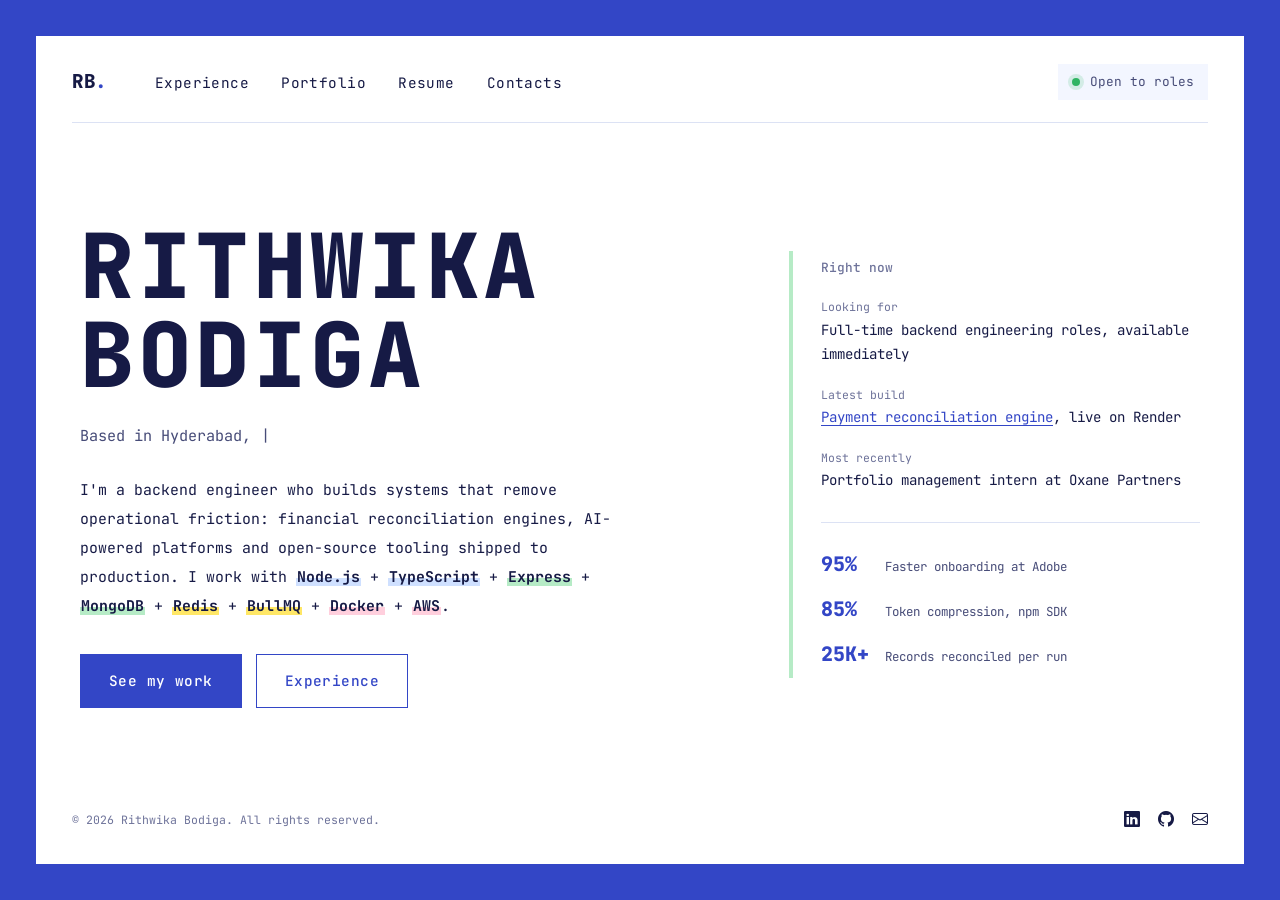
==== commit be067255: "UI structure change" ====
--- a/index.html
+++ b/index.html
@@ -4,447 +4,508 @@
 <meta charset="UTF-8">
 <meta name="viewport" content="width=device-width, initial-scale=1.0">
 <title>Rithwika Bodiga — Backend Engineer</title>
-<link href="https://cdn.jsdelivr.net/npm/bootstrap@5.3.3/dist/css/bootstrap.min.css" rel="stylesheet">
+<meta name="description" content="Rithwika Bodiga — backend engineer building reconciliation engines, AI-powered platforms and open-source tooling.">
+<link rel="preconnect" href="https://fonts.googleapis.com">
+<link rel="preconnect" href="https://fonts.gstatic.com" crossorigin>
+<link href="https://fonts.googleapis.com/css2?family=JetBrains+Mono:wght@400;500;700;800&display=swap" rel="stylesheet">
 <link href="https://cdn.jsdelivr.net/npm/bootstrap-icons@1.11.3/font/bootstrap-icons.css" rel="stylesheet">
-<link href="https://fonts.googleapis.com/css2?family=Syne:wght@400;500;600;700;800&family=DM+Sans:ital,wght@0,300;0,400;0,500;0,600;1,400&family=DM+Mono:wght@400;500&display=swap" rel="stylesheet">
 <link rel="stylesheet" href="css/style.css">
 </head>
 <body>
 
-<!-- NAV -->
-<nav class="site-nav">
-  <div class="nav-inner">
-    <a href="#" class="nav-logo">RB<span class="nav-logo-dot">.</span></a>
-    <div class="nav-links">
-      <a href="#work" class="nav-link-custom">Work</a>
-      <a href="#about" class="nav-link-custom">About</a>
-      <a href="#contact" class="nav-link-custom">Contact</a>
+<div class="frame">
+
+  <!-- ───────── NAV ───────── -->
+  <header class="site-nav">
+    <a href="#/home" class="nav-logo" aria-label="Home">RB<span>.</span></a>
+    <nav class="nav-links" aria-label="Main">
+      <a href="#/experience" data-route="experience">Experience</a>
+      <a href="#/portfolio" data-route="portfolio">Portfolio</a>
+      <a href="#/resume" data-route="resume">Resume</a>
+      <a href="#/contacts" data-route="contacts">Contacts</a>
+    </nav>
+    <a href="#/contacts" class="nav-status"><span class="dot" aria-hidden="true"></span>Open to roles</a>
+  </header>
+
+  <main id="main">
+
+    <!-- ───────── HOME ───────── -->
+    <section class="view view-home" data-view="home" aria-labelledby="home-title">
+      <div class="home-grid">
+        <div class="home-main">
+          <h1 id="home-title" class="hero-name" tabindex="-1"><span>Rithwika</span> <span>Bodiga</span></h1>
+          <p class="typed" aria-label="Backend Engineer based in Hyderabad, India"><span id="typed" aria-hidden="true"></span><span class="caret" aria-hidden="true">|</span></p>
+          <p class="hero-intro">
+            I'm a backend engineer who builds systems that remove operational friction: financial
+            reconciliation engines, AI-powered platforms and open-source tooling shipped to production.
+            I work with
+            <mark class="hl hl-sky">Node.js</mark> + <mark class="hl hl-sky">TypeScript</mark> +
+            <mark class="hl hl-leaf">Express</mark> + <mark class="hl hl-leaf">MongoDB</mark> +
+            <mark class="hl hl-sun">Redis</mark> + <mark class="hl hl-sun">BullMQ</mark> +
+            <mark class="hl hl-blossom">Docker</mark> + <mark class="hl hl-blossom">AWS</mark>.
+          </p>
+          <div class="hero-actions">
+            <a href="#/portfolio" class="btn btn-primary">See my work</a>
+            <a href="#/experience" class="btn btn-outline">Experience</a>
+          </div>
+        </div>
+
+        <aside class="now" aria-labelledby="now-title">
+          <h2 id="now-title" class="now-title">Right now</h2>
+          <ul class="now-list">
+            <li>
+              <span class="now-key">Looking for</span>
+              Full-time backend engineering roles, available immediately
+            </li>
+            <li>
+              <span class="now-key">Latest build</span>
+              <a href="https://payment-reconciliation-gyk4.onrender.com" target="_blank" rel="noopener">Payment reconciliation engine</a>, live on Render
+            </li>
+            <li>
+              <span class="now-key">Most recently</span>
+              Portfolio management intern at Oxane Partners
+            </li>
+          </ul>
+          <dl class="now-facts">
+            <div><dt>Faster onboarding at Adobe</dt><dd>95%</dd></div>
+            <div><dt>Token compression, npm SDK</dt><dd>85%</dd></div>
+            <div><dt>Records reconciled per run</dt><dd>25K+</dd></div>
+          </dl>
+        </aside>
+      </div>
+    </section>
+
+    <!-- ───────── EXPERIENCE ───────── -->
+    <section class="view" data-view="experience" aria-labelledby="exp-title" hidden>
+      <div class="page-head">
+        <h1 id="exp-title" tabindex="-1">Experience</h1>
+        <p class="page-intro">Two internships, one on each side of the engineering and finance line.</p>
+      </div>
+
+      <div class="content">
+        <ol class="timeline">
+
+          <li class="job">
+            <div class="job-when">
+              <span class="job-year">2026</span>
+              <span class="job-type">Internship</span>
+            </div>
+            <div class="job-body">
+              <p class="job-org"><mark class="hl hl-leaf">Oxane Partners</mark></p>
+              <h2 class="job-role">Portfolio Management Intern</h2>
+              <p class="job-desc">
+                Worked on the portfolio management side of the business, with direct exposure to
+                reconciliation failures, reporting bottlenecks and audit requirements. It's the same
+                class of problem my payment reconciliation engine is built to solve.
+              </p>
+              <ul class="chips">
+                <li>Portfolio management</li>
+                <li>Reporting</li>
+                <li>Reconciliation</li>
+                <li>Audit</li>
+              </ul>
+            </div>
+          </li>
+
+          <li class="job">
+            <div class="job-when">
+              <span class="job-year">2022</span>
+              <span class="job-type">Internship · PPO</span>
+            </div>
+            <div class="job-body">
+              <p class="job-org"><mark class="hl hl-sun">Adobe India</mark></p>
+              <h2 class="job-role">CXM Technology Consultant Intern</h2>
+              <p class="job-desc">
+                Built API-driven workflow automation that cut customer onboarding time by 95% across
+                10,000+ records, replacing a manual process with REST APIs, Power Automate flows and
+                Power BI reporting. Received a Pre-Placement Offer for the technical contribution.
+              </p>
+              <div class="flow" aria-label="Pipeline">
+                <span>Manual process</span><i class="bi bi-chevron-right" aria-hidden="true"></i>
+                <span>REST APIs</span><i class="bi bi-chevron-right" aria-hidden="true"></i>
+                <span>Power Automate</span><i class="bi bi-chevron-right" aria-hidden="true"></i>
+                <span>Power BI</span>
+              </div>
+              <dl class="metrics">
+                <div><dt>Time saved</dt><dd>95%</dd></div>
+                <div><dt>Records automated</dt><dd>10K+</dd></div>
+                <div><dt>Outcome</dt><dd>PPO</dd></div>
+              </dl>
+              <ul class="chips">
+                <li>REST APIs</li>
+                <li>Power Automate</li>
+                <li>Power BI</li>
+                <li>Excel automation</li>
+              </ul>
+            </div>
+          </li>
+
+        </ol>
+      </div>
+    </section>
+
+    <!-- ───────── PORTFOLIO ───────── -->
+    <section class="view" data-view="portfolio" aria-labelledby="port-title" hidden>
+      <div class="page-head">
+        <h1 id="port-title" tabindex="-1">Portfolio</h1>
+        <p class="page-intro">Backend systems I’ve designed and shipped, from reconciliation pipelines to AI tooling.</p>
+      </div>
+
+      <div class="content">
+        <div class="works-bar">
+        <div class="filters" role="group" aria-label="Filter projects">
+          <button type="button" class="filter is-active" data-filter="all" aria-pressed="true">All</button>
+          <button type="button" class="filter" data-filter="fintech" aria-pressed="false">Fintech</button>
+          <button type="button" class="filter" data-filter="ai" aria-pressed="false">AI</button>
+          <button type="button" class="filter" data-filter="oss" aria-pressed="false">Open source</button>
+        </div>
+        <p class="works-count" id="works-count" aria-live="polite"></p>
+        </div>
+
+        <ul class="works" id="works"><!-- rendered from PROJECTS in script --></ul>
+      </div>
+    </section>
+
+    <!-- ───────── RESUME ───────── -->
+    <section class="view" data-view="resume" aria-labelledby="res-title" hidden>
+      <div class="page-head">
+        <h1 id="res-title" tabindex="-1">Resume</h1>
+        <p class="page-intro">The one-page version is a download away. The details are below.</p>
+      </div>
+
+      <div class="content">
+        <div class="resume-top">
+          <p class="resume-summary">
+            Backend engineer with a finance background. My PGDM in Finance &amp; Analytics means I
+            treat the product spec as a starting point, not a constraint, because I've sat on the
+            other side of the table.
+          </p>
+          <a href="resume/Rithwika_B_Resume.pdf" target="_blank" rel="noopener" class="btn btn-primary">
+            <i class="bi bi-download" aria-hidden="true"></i> Download PDF
+          </a>
+        </div>
+
+        <div class="resume-grid">
+          <div class="resume-block">
+            <h2 class="section-label"><mark class="hl hl-sky">Education</mark></h2>
+            <div class="entry">
+              <p class="entry-title">PGDM, Finance &amp; Analytics</p>
+              <p class="entry-sub">IPE Hyderabad</p>
+              <p class="entry-note">CAT 94.84 percentile</p>
+            </div>
+            <div class="entry">
+              <p class="entry-title">B.Tech, Computer Science</p>
+              <p class="entry-sub">KMIT Hyderabad</p>
+              <p class="entry-note">Gold medalist, college topper · CGPA 8.66</p>
+            </div>
+          </div>
+
+          <div class="resume-block">
+            <h2 class="section-label"><mark class="hl hl-leaf">Experience</mark></h2>
+            <div class="entry">
+              <p class="entry-title">Portfolio Management Intern</p>
+              <p class="entry-sub">Oxane Partners · 2026</p>
+            </div>
+            <div class="entry">
+              <p class="entry-title">CXM Technology Consultant Intern</p>
+              <p class="entry-sub">Adobe India · 2022</p>
+              <p class="entry-note">95% onboarding reduction · Pre-Placement Offer</p>
+            </div>
+            <a href="#/experience" class="text-link">Read the details</a>
+          </div>
+
+          <div class="resume-block resume-wide">
+            <h2 class="section-label"><mark class="hl hl-blossom">Skills</mark></h2>
+            <dl class="stack">
+              <div><dt>Languages</dt><dd>TypeScript, JavaScript, Java, SQL</dd></div>
+              <div><dt>Backend</dt><dd>Node.js, Express, REST, BullMQ</dd></div>
+              <div><dt>Data</dt><dd>MongoDB, PostgreSQL, Redis</dd></div>
+              <div><dt>Infra</dt><dd>Docker, AWS, Git</dd></div>
+              <div><dt>AI / SDK</dt><dd>OpenAI, MCP, LLM integration</dd></div>
+              <div><dt>Auth</dt><dd>JWT, RBAC, cryptography</dd></div>
+            </dl>
+          </div>
+
+          <div class="resume-block resume-wide">
+            <h2 class="section-label"><mark class="hl hl-sun">Honours</mark></h2>
+            <ul class="honours">
+              <li><i class="bi bi-trophy" aria-hidden="true"></i> B.Tech gold medalist, KMIT Hyderabad</li>
+              <li><i class="bi bi-award" aria-hidden="true"></i> Pre-Placement Offer, Adobe India</li>
+              <li><i class="bi bi-box-seam" aria-hidden="true"></i> Published open-source npm package (Tool Minifier SDK)</li>
+            </ul>
+          </div>
+        </div>
+      </div>
+    </section>
+
+    <!-- ───────── CONTACTS ───────── -->
+    <section class="view" data-view="contacts" aria-labelledby="con-title" hidden>
+      <div class="page-head">
+        <h1 id="con-title" tabindex="-1">Contacts</h1>
+        <p class="page-intro">Email is the quickest way to reach me. I usually reply within a day.</p>
+      </div>
+
+      <div class="content contact-grid">
+        <div>
+          <p class="contact-lead">Open to backend engineering roles, starting immediately.</p>
+          <ul class="contact-list">
+            <li><a href="mailto:bodiga.rithwika@gmail.com"><i class="bi bi-envelope" aria-hidden="true"></i><span>bodiga.rithwika@gmail.com</span></a></li>
+            <li><a href="https://linkedin.com/in/rithwika-bodiga" target="_blank" rel="noopener"><i class="bi bi-linkedin" aria-hidden="true"></i><span>linkedin.com/in/rithwika-bodiga</span></a></li>
+            <li><a href="https://github.com/rithwikab" target="_blank" rel="noopener"><i class="bi bi-github" aria-hidden="true"></i><span>github.com/rithwikab</span></a></li>
+            <li><a href="resume/Rithwika_B_Resume.pdf" target="_blank" rel="noopener"><i class="bi bi-file-earmark-person" aria-hidden="true"></i><span>Resume (PDF)</span></a></li>
+          </ul>
+          <p class="contact-loc"><i class="bi bi-geo-alt" aria-hidden="true"></i> Hyderabad, India</p>
+        </div>
+
+        <form class="contact-form" id="contact-form" novalidate>
+          <h2 class="section-label"><mark class="hl hl-leaf">Send a message</mark></h2>
+          <label for="cf-name">Your name</label>
+          <input id="cf-name" name="name" type="text" autocomplete="name" required>
+          <label for="cf-msg">Message</label>
+          <textarea id="cf-msg" name="message" rows="5" required></textarea>
+          <p class="form-hint" id="cf-hint">Opens your email app with this message filled in.</p>
+          <button type="submit" class="btn btn-primary">Write email</button>
+        </form>
+      </div>
+    </section>
+
+  </main>
+
+  <!-- ───────── FOOTER ───────── -->
+  <footer class="site-footer">
+    <span>© 2026 Rithwika Bodiga. All rights reserved.</span>
+    <ul class="socials">
+      <li><a href="https://linkedin.com/in/rithwika-bodiga" target="_blank" rel="noopener" aria-label="LinkedIn"><i class="bi bi-linkedin"></i></a></li>
+      <li><a href="https://github.com/rithwikab" target="_blank" rel="noopener" aria-label="GitHub"><i class="bi bi-github"></i></a></li>
+      <li><a href="mailto:bodiga.rithwika@gmail.com" aria-label="Email"><i class="bi bi-envelope"></i></a></li>
+    </ul>
+  </footer>
+</div>
+
+<!-- ───────── PROJECT MODAL ───────── -->
+<div class="modal" id="modal" hidden>
+  <div class="modal-backdrop" data-close></div>
+  <div class="modal-dialog" role="dialog" aria-modal="true" aria-labelledby="m-title">
+    <button type="button" class="modal-close" data-close aria-label="Close"><i class="bi bi-x-lg"></i></button>
+    <div class="gallery" id="m-gallery">
+      <div class="gallery-track" id="m-track"></div>
+      <div class="gallery-nav" id="m-nav">
+        <button type="button" class="g-btn" id="m-prev" aria-label="Previous screenshot"><i class="bi bi-chevron-left"></i></button>
+        <span class="g-count" id="m-count"></span>
+        <button type="button" class="g-btn" id="m-next" aria-label="Next screenshot"><i class="bi bi-chevron-right"></i></button>
+      </div>
     </div>
-    <a href="resume/Rithwika_Bodiga_Resume.pdf" target="_blank" class="btn-resume">
-      Resume <i class="bi bi-arrow-up-right"></i>
-    </a>
-  </div>
-</nav>
-
-<!-- HERO -->
-<section class="hero-section">
-  <div class="hero-content">
-    <div class="hero-left">
-      <div class="hero-badge">
-        <span class="badge-dot"></span>
-        Available for full-time roles
-      </div>
-      <h1 class="hero-name">
-        <span class="name-line">Rithwika</span>
-        <span class="name-line accent-line">Bodiga<span class="name-period">.</span></span>
-      </h1>
-      <p class="hero-role">Backend Engineer · Gold Medalist · Adobe PPO</p>
-      <p class="hero-sub">I build backend systems that eliminate operational friction — financial reconciliation engines, AI-powered platforms, and open-source tooling shipped to production.</p>
-      <div class="hero-actions">
-        <a href="#work" class="btn-primary-custom">View work <i class="bi bi-arrow-down"></i></a>
-        <a href="mailto:bodiga.rithwika@gmail.com" class="btn-ghost-custom">bodiga.rithwika@gmail.com</a>
-      </div>
-    </div>
-    <div class="hero-right">
-      <div class="terminal-card">
-        <div class="terminal-header">
-          <span class="t-dot red"></span>
-          <span class="t-dot yellow"></span>
-          <span class="t-dot green"></span>
-          <span class="t-title">rithwika@backend ~ </span>
-        </div>
-        <div class="terminal-body">
-          <div class="t-line"><span class="t-prompt">$</span> <span class="t-cmd">whoami</span></div>
-          <div class="t-line t-out">Backend Engineer · Hyderabad, India</div>
-          <div class="t-line mt-2"><span class="t-prompt">$</span> <span class="t-cmd">cat highlights.txt</span></div>
-          <div class="t-line t-out"><span class="t-green">✓</span> Adobe PPO · 95% onboarding reduction</div>
-          <div class="t-line t-out"><span class="t-green">✓</span> Published npm SDK · 85% token compression</div>
-          <div class="t-line t-out"><span class="t-green">✓</span> Reconciliation engine · 25K+ records @ 1.2s</div>
-          <div class="t-line t-out"><span class="t-green">✓</span> B.Tech Gold Medalist · CGPA 8.66</div>
-          <div class="t-line mt-2"><span class="t-prompt">$</span> <span class="t-cmd">cat stack.txt</span></div>
-          <div class="t-line t-out">Node.js · TypeScript · Express · MongoDB</div>
-          <div class="t-line t-out">Redis · BullMQ · Docker · AWS · JWT</div>
-          <div class="t-line mt-2"><span class="t-prompt">$</span> <span class="t-cursor">▋</span></div>
-        </div>
-      </div>
-    </div>
-  </div>
-  <div class="hero-grid-bg"></div>
-  <div class="hero-glow"></div>
-</section>
-
-<!-- STATS BAR -->
-<div class="stats-bar">
-  <div class="stats-inner">
-    <div class="stat-block">
-      <span class="stat-val">95<span class="stat-unit">%</span></span>
-      <span class="stat-desc">Onboarding reduction at Adobe</span>
-    </div>
-    <div class="stat-divider"></div>
-    <div class="stat-block">
-      <span class="stat-val">85<span class="stat-unit">%</span></span>
-      <span class="stat-desc">Token compression — npm SDK</span>
-    </div>
-    <div class="stat-divider"></div>
-    <div class="stat-block">
-      <span class="stat-val">25<span class="stat-unit">K+</span></span>
-      <span class="stat-desc">Records processed per run</span>
-    </div>
-    <div class="stat-divider"></div>
-    <div class="stat-block">
-      <span class="stat-val">PPO</span>
-      <span class="stat-desc">Pre-Placement Offer · Adobe</span>
+    <div class="modal-body">
+      <p class="m-cat"><mark class="hl" id="m-cat"></mark></p>
+      <h2 class="m-title" id="m-title"></h2>
+      <p class="m-desc" id="m-desc"></p>
+      <div class="flow" id="m-flow"></div>
+      <ul class="chips" id="m-chips"></ul>
+      <p class="m-note" id="m-note"></p>
+      <div class="m-actions" id="m-actions"></div>
     </div>
   </div>
 </div>
 
-<!-- WORK -->
-<section id="work" class="work-section">
-  <div class="section-header">
-    <p class="eyebrow">Selected work</p>
-    <h2 class="section-title">What I've shipped</h2>
-  </div>
-
-  <!-- BENTO GRID -->
-  <div class="bento-grid">
-
-    <!-- ADOBE — FULL WIDTH FEATURE -->
-    <div class="bento-card bento-wide bento-featured">
-      <div class="bento-inner">
-        <div class="bento-top">
-          <div class="bento-tags">
-            <span class="btag btag-accent">Internship</span>
-            <span class="btag">PPO</span>
-            <span class="btag">Adobe India</span>
-          </div>
-          <div class="bento-links"></div>
-        </div>
-        <h3 class="bento-title">CXM Workflow Automation</h3>
-        <p class="bento-desc">Built API-driven automation that cut customer onboarding time by 95% across 10,000+ records. Received a Pre-Placement Offer for technical contribution.</p>
-        <div class="bento-flow">
-          <span>Manual Process</span>
-          <i class="bi bi-arrow-right"></i>
-          <span>REST APIs</span>
-          <i class="bi bi-arrow-right"></i>
-          <span>Power Automate</span>
-          <i class="bi bi-arrow-right"></i>
-          <span>95% faster</span>
-        </div>
-        <div class="bento-chips">
-          <span class="chip">REST APIs</span>
-          <span class="chip">Power Automate</span>
-          <span class="chip">Power BI</span>
-          <span class="chip">Excel Automation</span>
-        </div>
-      </div>
-      <div class="bento-metrics">
-        <div class="metric"><span class="metric-val">95%</span><span class="metric-label">Time saved</span></div>
-        <div class="metric"><span class="metric-val">10K+</span><span class="metric-label">Records automated</span></div>
-        <div class="metric"><span class="metric-val">PPO</span><span class="metric-label">Offer received</span></div>
-      </div>
-    </div>
-
-    <!-- TOOL MINIFIER — HALF -->
-    <div class="bento-card bento-half">
-      <div class="bento-inner">
-        <div class="bento-top">
-          <div class="bento-tags">
-            <span class="btag btag-green">Open Source</span>
-            <span class="btag">Published</span>
-          </div>
-          <div class="bento-links">
-            <a href="https://github.com/rithwikab" target="_blank" class="bento-link"><i class="bi bi-github"></i></a>
-            <a href="#" target="_blank" class="bento-link"><i class="bi bi-box-seam"></i></a>
-          </div>
-        </div>
-        <h3 class="bento-title">Tool Minifier SDK</h3>
-        <p class="bento-desc">Published npm package that compresses structured data sent to AI models by up to 85%, with offline-verifiable licensing and real-time revocation.</p>
-        <div class="bento-chips">
-          <span class="chip">TypeScript</span>
-          <span class="chip">Node.js</span>
-          <span class="chip">MCP</span>
-          <span class="chip">Cryptography</span>
-        </div>
-        <div class="sdk-screenshot-wrap">
-          <img src="assets/sdk-dashboard.png" alt="SDK Dashboard" class="sdk-screenshot">
-        </div>
-      </div>
-      <div class="sdk-compression-bar">
-        <div class="compression-label-row">
-          <span>Token usage</span>
-          <span class="compression-pct">85% reduction</span>
-        </div>
-        <div class="compression-track">
-          <div class="compression-before"></div>
-        </div>
-        <div class="compression-track">
-          <div class="compression-after"></div>
-        </div>
-        <div class="compression-label-row" style="margin-top:4px;">
-          <span class="comp-label">Before</span>
-          <span class="comp-label">After</span>
-        </div>
-      </div>
-    </div>
-
-    <!-- RECONCILIATION — HALF WITH CAROUSEL -->
-    <div class="bento-card bento-half">
-      <div class="bento-inner">
-        <div class="bento-top">
-          <div class="bento-tags">
-            <span class="btag">Backend</span>
-            <span class="btag">Fintech</span>
-          </div>
-          <a href="https://github.com/rithwikab/Backend_Projects/tree/main/payments-reconciliation" target="_blank" class="bento-link"><i class="bi bi-github"></i></a>
-        </div>
-        <h3 class="bento-title">Payment Reconciliation Engine</h3>
-        <p class="bento-desc">Async pipeline processing 25K+ financial records at ~1.2s avg latency. Idempotent ingestion, deterministic hashing, audit logging, RBAC.</p>
-        <div class="bento-chips">
-          <span class="chip">Node.js</span>
-          <span class="chip">MongoDB</span>
-          <span class="chip">Docker</span>
-          <span class="chip">BullMQ</span>
-          <span class="chip">JWT</span>
-        </div>
-      </div>
-      <div class="bento-carousel-wrap">
-        <div id="reconCarousel" class="carousel slide" data-bs-ride="carousel">
-          <div class="carousel-inner">
-            <div class="carousel-item active"><img src="assets/reconciliation-dashboard.png" alt="Dashboard"></div>
-            <div class="carousel-item"><img src="assets/reconciliation-upload.png" alt="Upload"></div>
-            <div class="carousel-item"><img src="assets/reconciliation-audit.png" alt="Audit"></div>
-            <div class="carousel-item"><img src="assets/reconciliation-users.png" alt="Users"></div>
-          </div>
-          <div class="bento-carousel-nav">
-            <button class="bcbtn" type="button" data-bs-target="#reconCarousel" data-bs-slide="prev"><i class="bi bi-chevron-left"></i></button>
-            <div class="bdots" id="recon-dots"></div>
-            <button class="bcbtn" type="button" data-bs-target="#reconCarousel" data-bs-slide="next"><i class="bi bi-chevron-right"></i></button>
-          </div>
-        </div>
-      </div>
-    </div>
-
-    <!-- HR JIRA — FULL WIDTH -->
-    <div class="bento-card bento-wide">
-      <div class="bento-inner-row">
-        <div class="bento-row-text">
-          <div class="bento-top">
-            <div class="bento-tags">
-              <span class="btag">AI Integration</span>
-              <span class="btag">Full-Stack</span>
-            </div>
-            <a href="https://github.com/rithwikab/Backend_Projects/tree/main/HR_JIRA" target="_blank" class="bento-link"><i class="bi bi-github"></i></a>
-          </div>
-          <h3 class="bento-title">AI-Powered HR Task Platform</h3>
-          <p class="bento-desc">Task management platform with OpenAI-driven intelligent classification, onboarding workflows, in-app notifications, and role-based access control. Built with async fallback handling for AI service failures.</p>
-          <div class="bento-flow">
-            <span>Frontend</span>
-            <i class="bi bi-arrow-right"></i>
-            <span>Express API</span>
-            <i class="bi bi-arrow-right"></i>
-            <span>MongoDB</span>
-            <i class="bi bi-arrow-right"></i>
-            <span>OpenAI</span>
-            <i class="bi bi-arrow-right"></i>
-            <span>Structured Output</span>
-          </div>
-          <div class="bento-chips">
-            <span class="chip">Node.js</span>
-            <span class="chip">Express.js</span>
-            <span class="chip">MongoDB</span>
-            <span class="chip">OpenAI API</span>
-            <span class="chip">JWT</span>
-            <span class="chip">RBAC</span>
-          </div>
-          <div class="bento-result-row">
-            <div class="bento-result"><strong>AI</strong> classification + fallback</div>
-            <div class="bento-result"><strong>Multi-role</strong> RBAC</div>
-            <div class="bento-result"><strong>Real-time</strong> notifications</div>
-          </div>
-        </div>
-        <div class="bento-row-carousel">
-          <div id="hrCarousel" class="carousel slide" data-bs-ride="carousel">
-            <div class="carousel-inner">
-              <div class="carousel-item active"><img src="assets/hr-dashboard.png" alt="Dashboard"></div>
-              <div class="carousel-item"><img src="assets/hr-tasks.png" alt="Tasks"></div>
-              <div class="carousel-item"><img src="assets/hr-assigned-tasks.png" alt="Assigned"></div>
-              <div class="carousel-item"><img src="assets/hr-create-task.png" alt="Create"></div>
-              <div class="carousel-item"><img src="assets/hr-notifications.png" alt="Notifs"></div>
-              <div class="carousel-item"><img src="assets/hr-register-user.png" alt="Register"></div>
-            </div>
-            <div class="bento-carousel-nav">
-              <button class="bcbtn" type="button" data-bs-target="#hrCarousel" data-bs-slide="prev"><i class="bi bi-chevron-left"></i></button>
-              <div class="bdots" id="hr-dots"></div>
-              <button class="bcbtn" type="button" data-bs-target="#hrCarousel" data-bs-slide="next"><i class="bi bi-chevron-right"></i></button>
-            </div>
-          </div>
-        </div>
-      </div>
-    </div>
-
-  </div>
-</section>
-
-<!-- ABOUT -->
-<section id="about" class="about-section">
-  <div class="about-inner">
-    <div class="about-left">
-      <p class="eyebrow">Background</p>
-      <h2 class="section-title">Engineer who understands<br>the business.</h2>
-      <p class="about-body">Most backend engineers I know treat the product spec as a constraint. I treat it as a starting point — because I've sat on the other side of the table.</p>
-      <p class="about-body">My PGDM in Finance & Analytics and time at Oxane Partners gave me direct exposure to reconciliation failures, portfolio reporting bottlenecks, and audit requirements. I build software that solves those problems because I've experienced them firsthand.</p>
-      <p class="about-body">Gold Medalist. Adobe PPO. Currently available.</p>
-    </div>
-    <div class="about-right">
-      <!-- EXPERIENCE TIMELINE -->
-      <div class="timeline">
-        <div class="tl-item">
-          <div class="tl-dot"></div>
-          <div class="tl-body">
-            <div class="tl-period">Jan 2026 – May 2026</div>
-            <div class="tl-role">Portfolio Management Intern</div>
-            <div class="tl-company">Oxane Partners</div>
-            <p class="tl-desc">SQL-driven reconciliation across 70+ CRE debt portfolios. VBA workflows eliminating manual verification across multi-institutional datasets.</p>
-            <div class="tl-chips"><span class="chip chip-sm">SQL</span><span class="chip chip-sm">VBA</span><span class="chip chip-sm">Excel</span></div>
-          </div>
-        </div>
-        <div class="tl-item">
-          <div class="tl-dot"></div>
-          <div class="tl-body">
-            <div class="tl-period">Jun 2022 – Aug 2022</div>
-            <div class="tl-role">CXM Technology Consultant Intern <span class="tl-badge">PPO</span></div>
-            <div class="tl-company">Adobe India</div>
-            <p class="tl-desc">API-driven workflow automation. 95% reduction in onboarding time. 10,000+ records processed. Pre-Placement Offer received.</p>
-            <div class="tl-chips"><span class="chip chip-sm">REST APIs</span><span class="chip chip-sm">Power Automate</span><span class="chip chip-sm">Power BI</span></div>
-          </div>
-        </div>
-        <div class="tl-item">
-          <div class="tl-dot tl-dot-edu"></div>
-          <div class="tl-body">
-            <div class="tl-period">2019 – 2023</div>
-            <div class="tl-role">B.Tech CSE — Gold Medalist <span class="tl-badge tl-badge-gold">8.66 GPA</span></div>
-            <div class="tl-company">KMIT, Hyderabad</div>
-          </div>
-        </div>
-      </div>
-
-      <!-- STACK -->
-      <div class="stack-grid">
-        <div class="stack-col">
-          <span class="stack-label">Languages</span>
-          <span class="stack-val">TypeScript · JS · Java · SQL</span>
-        </div>
-        <div class="stack-col">
-          <span class="stack-label">Backend</span>
-          <span class="stack-val">Node · Express · REST · BullMQ</span>
-        </div>
-        <div class="stack-col">
-          <span class="stack-label">Data</span>
-          <span class="stack-val">MongoDB · PostgreSQL · Redis</span>
-        </div>
-        <div class="stack-col">
-          <span class="stack-label">Infra</span>
-          <span class="stack-val">Docker · AWS · Git</span>
-        </div>
-        <div class="stack-col">
-          <span class="stack-label">AI</span>
-          <span class="stack-val">OpenAI API · MCP · LLM Integration</span>
-        </div>
-        <div class="stack-col">
-          <span class="stack-label">Auth</span>
-          <span class="stack-val">JWT · RBAC · Cryptography</span>
-        </div>
-      </div>
-    </div>
-  </div>
-</section>
-
-<!-- CONTACT -->
-<section id="contact" class="contact-section">
-  <div class="contact-inner">
-    <div class="contact-left">
-      <p class="eyebrow">Let's talk</p>
-      <h2 class="contact-headline">Open to backend<br>engineering roles —<br><em>immediately.</em></h2>
-    </div>
-    <div class="contact-right">
-      <a href="mailto:bodiga.rithwika@gmail.com" class="contact-row">
-        <span class="contact-icon"><i class="bi bi-envelope"></i></span>
-        <span class="contact-val">bodiga.rithwika@gmail.com</span>
-        <i class="bi bi-arrow-up-right contact-arrow"></i>
-      </a>
-      <a href="https://linkedin.com/in/rithwika-bodiga" target="_blank" class="contact-row">
-        <span class="contact-icon"><i class="bi bi-linkedin"></i></span>
-        <span class="contact-val">linkedin.com/in/rithwika-bodiga</span>
-        <i class="bi bi-arrow-up-right contact-arrow"></i>
-      </a>
-      <a href="https://github.com/rithwikab" target="_blank" class="contact-row">
-        <span class="contact-icon"><i class="bi bi-github"></i></span>
-        <span class="contact-val">github.com/rithwikab</span>
-        <i class="bi bi-arrow-up-right contact-arrow"></i>
-      </a>
-      <a href="resume/Rithwika_Bodiga_Resume.pdf" target="_blank" class="contact-row">
-        <span class="contact-icon"><i class="bi bi-file-earmark-person"></i></span>
-        <span class="contact-val">Download Resume</span>
-        <i class="bi bi-arrow-up-right contact-arrow"></i>
-      </a>
-    </div>
-  </div>
-</section>
-
-<footer class="site-footer">
-  <div class="footer-inner">
-    <span class="footer-name">Rithwika Bodiga</span>
-    <span class="footer-copy">© 2025 · Hyderabad, India</span>
-  </div>
-</footer>
-
-<script src="https://cdn.jsdelivr.net/npm/bootstrap@5.3.3/dist/js/bootstrap.bundle.min.js"></script>
 <script>
-function buildDots(carouselId, dotContainerId) {
-  const carousel = document.getElementById(carouselId);
-  const container = document.getElementById(dotContainerId);
-  if (!carousel || !container) return;
-  const items = carousel.querySelectorAll('.carousel-item');
-  items.forEach((_, i) => {
-    const dot = document.createElement('span');
-    dot.className = 'bdot' + (i === 0 ? ' active' : '');
-    dot.addEventListener('click', () => bootstrap.Carousel.getOrCreateInstance(carousel).to(i));
-    container.appendChild(dot);
-  });
-  carousel.addEventListener('slid.bs.carousel', e => {
-    container.querySelectorAll('.bdot').forEach((d, i) => d.classList.toggle('active', i === e.to));
-  });
+/* ── PROJECT DATA ─────────────────────────────────────────
+   live:  URL of the deployed site → shows "View project".
+          Leave as null and the modal shows a screenshot gallery instead.
+──────────────────────────────────────────────────────────── */
+const PROJECTS = [
+  {
+    id: 'recon',
+    title: 'Payment Reconciliation Engine',
+    cat: 'fintech', catLabel: 'Fintech',
+    summary: 'Idempotent async pipeline reconciling 25K+ records per run at ~1.2s.',
+    desc: 'Async pipeline that reconciles 25K+ financial records per run at ~1.2s average latency. Ingestion is idempotent through deterministic hashing, so duplicates are safe and failures can be retried without double-counting.',
+    flow: ['Client', 'Idempotency', 'Async queue', 'MongoDB'],
+    stack: ['Node.js', 'Express', 'MongoDB', 'Docker', 'BullMQ', 'JWT', 'RBAC'],
+    images: ['assets/reconciliation-dashboard.png', 'assets/reconciliation-upload.png', 'assets/reconciliation-audit.png', 'assets/reconciliation-users.png'],
+    live: 'https://payment-reconciliation-gyk4.onrender.com',
+    liveNote: 'Hosted on Render’s free tier, so the first load can take up to a minute while it wakes up.',
+    code: 'https://github.com/rithwikab/Backend_Projects/tree/main/payments-reconciliation'
+  },
+  {
+    id: 'sdk',
+    title: 'Tool Minifier SDK',
+    cat: 'oss', catLabel: 'Open source',
+    summary: 'npm package that cuts LLM token usage by up to 85%.',
+    desc: 'Published npm package that compresses structured data sent to AI models by up to 85%, cutting API cost per request. Ships with offline-verifiable licensing and real-time revocation.',
+    flow: ['Client SDK', 'Compression', 'MCP proxy', 'LLM API'],
+    stack: ['TypeScript', 'Node.js', 'React', 'MCP', 'Cryptography'],
+    images: ['assets/sdk-dashboard.png'],
+    live: 'https://tool-minifier-sdk-demo.vercel.app/',
+    extra: { label: 'Pro site (in progress)', href: 'https://tool-minifier-pro.onrender.com/' },
+    code: 'https://github.com/rithwikab'
+  },
+  {
+    id: 'hr',
+    title: 'AI-Powered HR Task Platform',
+    cat: 'ai', catLabel: 'AI',
+    summary: 'Task platform with OpenAI classification and role-based access.',
+    desc: 'Task management platform with OpenAI-driven task classification, onboarding workflows, in-app notifications and role-based access. Falls back gracefully when the AI service is unavailable.',
+    flow: ['Frontend', 'Express API', 'MongoDB', 'OpenAI', 'Structured output'],
+    stack: ['Node.js', 'Express', 'MongoDB', 'OpenAI API', 'JWT', 'RBAC'],
+    images: ['assets/hr-dashboard.png', 'assets/hr-tasks.png', 'assets/hr-assigned-tasks.png', 'assets/hr-create-task.png', 'assets/hr-notifications.png', 'assets/hr-register-user.png'],
+    live: null,
+    code: 'https://github.com/rithwikab/Backend_Projects/tree/main/HR_JIRA'
+  }
+];
+const CAT_COLOR = { fintech: 'hl-sun', ai: 'hl-blossom', oss: 'hl-leaf' };
+
+/* ── IMAGE FALLBACK (missing screenshot → soft tile with title) ── */
+function safeImg(src, alt, label) {
+  const wrap = document.createElement('div');
+  wrap.className = 'img-wrap';
+  const img = new Image();
+  img.src = src; img.alt = alt; img.loading = 'lazy';
+  img.addEventListener('error', () => { wrap.classList.add('img-missing'); wrap.dataset.label = label; img.remove(); });
+  wrap.appendChild(img);
+  return wrap;
 }
-buildDots('reconCarousel', 'recon-dots');
-buildDots('hrCarousel', 'hr-dots');
-
-// Staggered reveal
-const io = new IntersectionObserver((entries) => {
-  entries.forEach((e, i) => {
-    if (e.isIntersecting) {
-      setTimeout(() => e.target.classList.add('revealed'), i * 80);
-      io.unobserve(e.target);
-    }
-  });
-}, { threshold: 0.06 });
-document.querySelectorAll('.bento-card, .tl-item, .stat-block, .stack-col, .contact-row').forEach(el => {
-  el.classList.add('reveal');
-  io.observe(el);
+
+/* ── PORTFOLIO GRID ── */
+const works = document.getElementById('works');
+PROJECTS.forEach(p => {
+  const li = document.createElement('li');
+  li.className = 'work'; li.dataset.cat = p.cat;
+  const btn = document.createElement('button');
+  btn.type = 'button'; btn.className = 'work-btn';
+  btn.setAttribute('aria-label', `${p.title}, open details`);
+  const thumb = document.createElement('div');
+  thumb.className = 'work-thumb';
+  thumb.appendChild(safeImg(p.images[0], '', p.title));
+  btn.appendChild(thumb);
+  btn.insertAdjacentHTML('beforeend',
+    `<span class="work-info">
+       <span class="work-cat"><mark class="hl ${CAT_COLOR[p.cat]}">${p.catLabel}</mark></span>
+       <span class="work-title">${p.title}</span>
+       <span class="work-summary">${p.summary}</span>
+       <span class="work-meta">${p.live ? '<span class="dot" aria-hidden="true"></span>Live site' : `${p.images.length} screenshots`}<span class="work-open">Open details</span></span>
+     </span>`);
+  btn.addEventListener('click', () => openModal(p, btn));
+  li.appendChild(btn); works.appendChild(li);
 });
 
-// Terminal cursor blink is handled by CSS
-// Nav active state
-const navLinks = document.querySelectorAll('.nav-link-custom');
-window.addEventListener('scroll', () => {
-  const sections = ['work','about','contact'];
-  let current = '';
-  sections.forEach(id => {
-    const el = document.getElementById(id);
-    if (el && window.scrollY >= el.offsetTop - 100) current = id;
-  });
-  navLinks.forEach(a => {
-    a.classList.toggle('active', a.getAttribute('href') === '#' + current);
-  });
+document.querySelectorAll('.filter').forEach(f => f.addEventListener('click', () => {
+  document.querySelectorAll('.filter').forEach(x => { x.classList.toggle('is-active', x === f); x.setAttribute('aria-pressed', x === f); });
+  document.querySelectorAll('.work').forEach(w => { w.hidden = !(f.dataset.filter === 'all' || w.dataset.cat === f.dataset.filter); });
+  layoutWorks();
+}));
+function layoutWorks() {
+  const visible = [...document.querySelectorAll('.work')].filter(w => !w.hidden);
+  document.querySelectorAll('.work').forEach(w => w.classList.remove('is-featured'));
+  if (visible.length) visible[0].classList.add('is-featured');
+  document.getElementById('works-count').textContent = `${visible.length} project${visible.length === 1 ? '' : 's'}`;
+}
+layoutWorks();
+
+/* ── MODAL ── */
+const modal = document.getElementById('modal');
+const track = document.getElementById('m-track');
+let slide = 0, slides = 0, lastFocus = null;
+
+function showSlide(i) {
+  slide = (i + slides) % slides;
+  track.style.transform = `translateX(-${slide * 100}%)`;
+  document.getElementById('m-count').textContent = `${slide + 1} / ${slides}`;
+}
+document.getElementById('m-prev').addEventListener('click', () => showSlide(slide - 1));
+document.getElementById('m-next').addEventListener('click', () => showSlide(slide + 1));
+
+function openModal(p, opener) {
+  lastFocus = opener;
+  track.innerHTML = '';
+  p.images.forEach((src, i) => track.appendChild(safeImg(src, `${p.title} screenshot ${i + 1}`, p.title)));
+  slides = p.images.length; showSlide(0);
+  document.getElementById('m-nav').hidden = slides < 2;
+
+  const cat = document.getElementById('m-cat');
+  cat.className = 'hl ' + CAT_COLOR[p.cat]; cat.textContent = p.catLabel;
+  document.getElementById('m-title').textContent = p.title;
+  document.getElementById('m-desc').textContent = p.desc;
+  document.getElementById('m-flow').innerHTML = p.flow.map(s => `<span>${s}</span>`).join('<i class="bi bi-chevron-right" aria-hidden="true"></i>');
+  document.getElementById('m-chips').innerHTML = p.stack.map(s => `<li>${s}</li>`).join('');
+
+  const note = document.getElementById('m-note');
+  note.textContent = p.live ? (p.liveNote || '') : 'No public deployment yet. Use the arrows to browse screenshots from the app.';
+  note.hidden = !note.textContent;
+
+  const actions = document.getElementById('m-actions');
+  actions.innerHTML = '';
+  if (p.live) actions.insertAdjacentHTML('beforeend', `<a class="btn btn-primary" href="${p.live}" target="_blank" rel="noopener">View project</a>`);
+  if (p.extra) actions.insertAdjacentHTML('beforeend', `<a class="btn btn-outline" href="${p.extra.href}" target="_blank" rel="noopener">${p.extra.label}</a>`);
+  actions.insertAdjacentHTML('beforeend', `<a class="btn ${p.live ? 'btn-outline' : 'btn-primary'}" href="${p.code}" target="_blank" rel="noopener"><i class="bi bi-github" aria-hidden="true"></i> Source code</a>`);
+
+  modal.hidden = false;
+  document.body.classList.add('no-scroll');
+  modal.querySelector('.modal-close').focus();
+}
+function closeModal() {
+  modal.hidden = true;
+  document.body.classList.remove('no-scroll');
+  if (lastFocus) lastFocus.focus();
+}
+modal.querySelectorAll('[data-close]').forEach(el => el.addEventListener('click', closeModal));
+document.addEventListener('keydown', e => {
+  if (modal.hidden) return;
+  if (e.key === 'Escape') closeModal();
+  if (e.key === 'ArrowRight' && slides > 1) showSlide(slide + 1);
+  if (e.key === 'ArrowLeft' && slides > 1) showSlide(slide - 1);
+  if (e.key === 'Tab') { // keep focus inside the dialog
+    const f = [...modal.querySelectorAll('button:not([hidden]), a[href]')].filter(el => el.offsetParent);
+    if (!f.length) return;
+    if (e.shiftKey && document.activeElement === f[0]) { e.preventDefault(); f[f.length - 1].focus(); }
+    else if (!e.shiftKey && document.activeElement === f[f.length - 1]) { e.preventDefault(); f[0].focus(); }
+  }
+});
+
+/* ── ROUTER (#/home, #/experience, #/portfolio, #/resume, #/contacts) ── */
+const TITLES = { home: 'Rithwika Bodiga — Backend Engineer', experience: 'Experience — Rithwika Bodiga', portfolio: 'Portfolio — Rithwika Bodiga', resume: 'Resume — Rithwika Bodiga', contacts: 'Contacts — Rithwika Bodiga' };
+let firstLoad = true;
+function route() {
+  let name = (location.hash.replace(/^#\/?/, '') || 'home').toLowerCase();
+  if (!TITLES[name]) name = 'home';
+  document.querySelectorAll('.view').forEach(v => { v.hidden = v.dataset.view !== name; });
+  document.querySelectorAll('[data-route]').forEach(a => a.toggleAttribute('aria-current', a.dataset.route === name));
+  document.title = TITLES[name];
+  if (!modal.hidden) closeModal();
+  if (!firstLoad) {
+    window.scrollTo(0, 0);
+    const h = document.querySelector(`[data-view="${name}"] h1`);
+    if (h) h.focus({ preventScroll: true });
+  }
+  firstLoad = false;
+}
+window.addEventListener('hashchange', route);
+route();
+
+/* ── TYPED LINE ── */
+(function typed() {
+  const el = document.getElementById('typed');
+  const lines = ['Based in Hyderabad, India', 'Backend engineer', 'Adobe PPO · Gold medalist', 'Finance meets backend'];
+  if (matchMedia('(prefers-reduced-motion: reduce)').matches) { el.textContent = lines[0]; return; }
+  let li = 0, ci = 0, del = false;
+  (function tick() {
+    const s = lines[li];
+    ci += del ? -1 : 1;
+    el.textContent = s.slice(0, ci);
+    let wait = del ? 35 : 75;
+    if (!del && ci === s.length) { del = true; wait = 1800; }
+    else if (del && ci === 0) { del = false; li = (li + 1) % lines.length; wait = 350; }
+    setTimeout(tick, wait);
+  })();
+})();
+
+/* ── CONTACT FORM → mailto ── */
+document.getElementById('contact-form').addEventListener('submit', e => {
+  e.preventDefault();
+  const name = e.target.name.value.trim(), msg = e.target.message.value.trim();
+  const hint = document.getElementById('cf-hint');
+  if (!name || !msg) { hint.textContent = 'Add your name and a message, then try again.'; hint.classList.add('is-error'); return; }
+  hint.textContent = 'Opens your email app with this message filled in.'; hint.classList.remove('is-error');
+  location.href = `mailto:bodiga.rithwika@gmail.com?subject=${encodeURIComponent('Hello from ' + name)}&body=${encodeURIComponent(msg)}`;
 });
 </script>
 </body>
--- a/css/style.css
+++ b/css/style.css
@@ -1,480 +1,457 @@
 /* ============================================================
    RITHWIKA BODIGA — PORTFOLIO  |  style.css
+   Blue frame, white paper, spring-coloured highlighter marks.
    ============================================================ */
 
 :root {
-  --bg:           #0a0a0a;
-  --bg-1:         #111111;
-  --bg-2:         #161616;
-  --bg-3:         #1c1c1c;
-  --border:       rgba(255,255,255,0.06);
-  --border-md:    rgba(255,255,255,0.10);
-  --border-hi:    rgba(255,255,255,0.16);
-  --accent:       #b8f04a;
-  --accent-dim:   rgba(184,240,74,0.10);
-  --accent-glow:  rgba(184,240,74,0.20);
-  --accent-bdr:   rgba(184,240,74,0.28);
-  --text:         #f2efe8;
-  --text-2:       #9a9690;
-  --text-3:       #5a5755;
-  --font:         'DM Sans', sans-serif;
-  --display:      'Syne', sans-serif;
-  --mono:         'DM Mono', monospace;
-  --r:            14px;
-  --r-sm:         8px;
-}
-
-*,*::before,*::after { box-sizing: border-box; margin:0; padding:0; }
+  /* blues */
+  --frame:      #3346C6;   /* the outer frame + primary buttons */
+  --frame-deep: #24328F;   /* hover / pressed */
+  --sky:        #CFE0FF;   /* highlighter: sky */
+
+  /* spring highlighters */
+  --sun:        #FFE766;   /* daffodil */
+  --leaf:       #B6EBC6;   /* new leaf */
+  --blossom:    #FFCFDD;   /* cherry blossom */
+
+  /* paper + ink */
+  --paper:      #FFFFFF;
+  --paper-2:    #F3F6FF;
+  --ink:        #161A45;
+  --ink-2:      #474C78;
+  --ink-3:      #6E739A;
+  --line:       #DCE2F4;
+
+  --green-dot:  #2FB463;
+
+  --mono: 'JetBrains Mono', ui-monospace, 'SFMono-Regular', Menlo, Consolas, monospace;
+  --frame-gap: 36px;
+}
+
+*, *::before, *::after { box-sizing: border-box; margin: 0; padding: 0; }
 html { scroll-behavior: smooth; }
-body { font-family: var(--font); background: var(--bg); color: var(--text); line-height: 1.7; -webkit-font-smoothing: antialiased; }
-a { text-decoration: none; }
-img { display: block; width: 100%; }
-
-/* ── REVEAL ── */
-.reveal { opacity:0; transform:translateY(22px); transition: opacity .55s ease, transform .55s ease; }
-.reveal.revealed { opacity:1; transform:translateY(0); }
-
-/* ── NAV ── */
+body {
+  font-family: var(--mono);
+  font-size: 15px;
+  line-height: 1.75;
+  color: var(--ink);
+  background: var(--frame);
+  padding: var(--frame-gap);
+  -webkit-font-smoothing: antialiased;
+}
+body.no-scroll { overflow: hidden; }
+img { display: block; max-width: 100%; }
+a { color: inherit; }
+ul, ol { list-style: none; }
+button { font: inherit; color: inherit; background: none; border: 0; cursor: pointer; }
+[hidden] { display: none !important; }
+
+:focus-visible { outline: 2px solid var(--frame); outline-offset: 3px; }
+h1:focus, h1:focus-visible { outline: none; }
+
+/* ── highlighter marks ── */
+.hl {
+  color: inherit;
+  padding: 0 1px;
+  background: linear-gradient(transparent 58%, var(--hl-c, var(--sun)) 58%);
+}
+.hl-sun     { --hl-c: var(--sun); }
+.hl-leaf    { --hl-c: var(--leaf); }
+.hl-blossom { --hl-c: var(--blossom); }
+.hl-sky     { --hl-c: var(--sky); }
+
+/* ──────────────────────────────
+   FRAME
+────────────────────────────── */
+.frame {
+  background: var(--paper);
+  min-height: calc(100vh - var(--frame-gap) * 2);
+  display: flex;
+  flex-direction: column;
+  padding: 28px 36px 30px;
+}
+main { flex: 1; display: flex; flex-direction: column; }
+
+/* ── nav ── */
 .site-nav {
-  position: sticky; top: 0; z-index: 200;
-  background: rgba(10,10,10,0.80);
-  backdrop-filter: blur(18px); -webkit-backdrop-filter: blur(18px);
-  border-bottom: 1px solid var(--border);
-  padding: 0 40px;
-}
-.nav-inner {
-  max-width: 1200px; margin: 0 auto;
-  display: flex; align-items: center; gap: 32px;
-  height: 60px;
-}
-.nav-logo {
-  font-family: var(--display); font-weight: 800; font-size: 1.35rem;
-  color: var(--text); letter-spacing: -0.02em;
-}
-.nav-logo-dot { color: var(--accent); }
-.nav-links { display: flex; gap: 2px; margin-left: auto; }
-.nav-link-custom {
-  color: var(--text-2); font-size: 0.85rem; font-weight: 500;
-  padding: 6px 12px; border-radius: 6px;
-  transition: color .2s, background .2s;
-}
-.nav-link-custom:hover, .nav-link-custom.active { color: var(--text); background: var(--bg-2); }
-.btn-resume {
-  display: inline-flex; align-items: center; gap: 5px;
-  background: var(--accent); color: #0a0a0a;
-  font-size: 0.82rem; font-weight: 700;
-  padding: 7px 16px; border-radius: 100px;
-  transition: opacity .2s;
-}
-.btn-resume:hover { opacity: .85; }
-
-/* ── HERO ── */
-.hero-section {
-  position: relative; overflow: hidden;
-  min-height: 100vh;
-  display: flex; align-items: center;
-  padding: 0 40px;
-}
-.hero-content {
-  position: relative; z-index: 2;
-  max-width: 1200px; margin: 0 auto; width: 100%;
-  display: grid; grid-template-columns: 1fr 480px;
-  gap: 64px; align-items: center;
-  padding: 100px 0 80px;
-}
-.hero-badge {
-  display: inline-flex; align-items: center; gap: 9px;
-  background: var(--accent-dim); border: 1px solid var(--accent-bdr);
-  color: var(--accent); font-size: 0.75rem; font-weight: 600;
-  letter-spacing: 0.06em; text-transform: uppercase;
-  padding: 6px 14px; border-radius: 100px;
-  margin-bottom: 32px;
-  animation: fadeUp .6s ease both;
-}
-.badge-dot {
-  width: 7px; height: 7px; border-radius: 50%;
-  background: var(--accent); box-shadow: 0 0 10px var(--accent);
-  animation: pulse 2s infinite;
-}
-@keyframes pulse { 0%,100%{opacity:1} 50%{opacity:.4} }
+  display: flex;
+  align-items: center;
+  gap: 16px 48px;
+  flex-wrap: wrap;
+  padding-bottom: 22px;
+  border-bottom: 1px solid var(--line);
+}
+.nav-logo { font-weight: 800; font-size: 1.2rem; text-decoration: none; letter-spacing: -0.02em; }
+.nav-logo span { color: var(--frame); }
+.nav-links { display: flex; align-items: center; gap: 8px 32px; flex-wrap: wrap; }
+.nav-links a {
+  text-decoration: none;
+  font-size: 0.9rem;
+  letter-spacing: 0.03em;
+  padding: 2px 0;
+  background: linear-gradient(transparent 62%, var(--sun) 62%) no-repeat 0 0 / 0% 100%;
+  transition: background-size .25s ease;
+}
+.nav-links a:hover,
+.nav-links a[aria-current] { background-size: 100% 100%; }
+.nav-status {
+  margin-left: auto;
+  display: inline-flex; align-items: center; gap: 10px;
+  font-size: 0.8rem;
+  text-decoration: none;
+  color: var(--ink-2);
+  padding: 7px 14px;
+  background: var(--paper-2);
+  transition: color .2s;
+}
+.nav-status:hover { color: var(--frame); }
+
+.dot {
+  width: 8px; height: 8px; border-radius: 50%; flex-shrink: 0;
+  background: var(--green-dot);
+  box-shadow: 0 0 0 4px rgba(47, 180, 99, .16);
+}
+
+/* ── footer ── */
+.site-footer {
+  display: flex;
+  align-items: center;
+  justify-content: space-between;
+  gap: 16px;
+  flex-wrap: wrap;
+  padding-top: 40px;
+  font-size: 0.72rem;
+  color: var(--ink-3);
+}
+.socials { display: flex; gap: 18px; }
+.socials a { font-size: 1rem; color: var(--ink); transition: color .2s; }
+.socials a:hover { color: var(--frame); }
+
+/* ──────────────────────────────
+   SHARED
+────────────────────────────── */
+.view { flex: 1; }
+.page-head {
+  width: 100%; max-width: 1040px;
+  margin: 0 auto;
+  padding: 56px 0 44px;
+  display: flex; align-items: flex-end; justify-content: space-between;
+  gap: 16px 48px; flex-wrap: wrap;
+}
+.page-head h1 {
+  font-size: clamp(2.2rem, 6.5vw, 4.2rem);
+  font-weight: 800;
+  line-height: 1.05;
+  letter-spacing: 0.03em;
+  text-transform: uppercase;
+}
+.page-intro { max-width: 40ch; font-size: 0.88rem; color: var(--ink-2); padding-bottom: 6px; }
+
+.content { width: 100%; max-width: 1040px; margin: 0 auto; }
+
+.section-label {
+  font-size: 0.95rem;
+  font-weight: 500;
+  letter-spacing: 0.06em;
+  text-transform: uppercase;
+  margin-bottom: 28px;
+}
+
+.btn {
+  display: inline-flex;
+  align-items: center;
+  justify-content: center;
+  gap: 8px;
+  padding: 13px 28px;
+  font-size: 0.9rem;
+  font-weight: 500;
+  letter-spacing: 0.03em;
+  text-decoration: none;
+  border: 1px solid var(--frame);
+  transition: background-color .2s, color .2s, border-color .2s;
+}
+.btn-primary { background: var(--frame); color: #fff; }
+.btn-primary:hover { background: var(--frame-deep); border-color: var(--frame-deep); }
+.btn-outline { background: transparent; color: var(--frame); }
+.btn-outline:hover { background: var(--paper-2); }
+
+.text-link { color: var(--frame); font-size: 0.85rem; text-underline-offset: 4px; }
+
+.chips { display: flex; flex-wrap: wrap; gap: 8px; margin-top: 18px; }
+.chips li {
+  font-size: 0.74rem;
+  padding: 3px 10px;
+  border: 1px solid var(--line);
+  color: var(--ink-2);
+  background: var(--paper);
+}
+
+.flow {
+  display: flex;
+  flex-wrap: wrap;
+  align-items: center;
+  gap: 6px 8px;
+  margin-top: 16px;
+  font-size: 0.76rem;
+  color: var(--ink-2);
+}
+.flow span { background: var(--paper-2); padding: 3px 9px; }
+.flow i { font-size: 0.65rem; color: var(--ink-3); }
+.flow:empty { display: none; }
+
+/* ──────────────────────────────
+   HOME
+────────────────────────────── */
+.view-home { display: flex; align-items: center; padding: 64px 0 24px; }
+.home-grid {
+  width: 100%; max-width: 1120px; margin: 0 auto;
+  display: grid; grid-template-columns: minmax(0, 1.55fr) minmax(0, 1fr);
+  gap: 56px 72px; align-items: center;
+}
 .hero-name {
-  font-family: var(--display); font-weight: 800;
-  font-size: clamp(3.8rem, 7vw, 6.5rem);
-  line-height: .98; letter-spacing: -0.03em;
-  margin-bottom: 20px;
-  animation: fadeUp .65s .08s ease both;
-}
-.name-line { display: block; }
-.accent-line { color: var(--accent); }
-.name-period { color: var(--text-2); }
-.hero-role {
-  font-family: var(--mono); font-size: 0.82rem; color: var(--text-2);
-  letter-spacing: 0.04em; margin-bottom: 20px;
-  animation: fadeUp .65s .14s ease both;
-}
-.hero-sub {
-  font-size: 1.05rem; color: var(--text-2); max-width: 480px;
-  line-height: 1.7; margin-bottom: 36px;
-  animation: fadeUp .65s .18s ease both;
-}
-.hero-actions {
-  display: flex; gap: 12px; flex-wrap: wrap;
-  animation: fadeUp .65s .22s ease both;
-}
-.btn-primary-custom {
-  display: inline-flex; align-items: center; gap: 7px;
-  background: var(--accent); color: #0a0a0a;
-  font-weight: 700; font-size: 0.88rem;
-  padding: 12px 24px; border-radius: 100px;
-  border: 2px solid var(--accent); transition: all .2s;
-}
-.btn-primary-custom:hover { background: transparent; color: var(--accent); }
-.btn-ghost-custom {
-  display: inline-flex; align-items: center; gap: 7px;
-  background: transparent; color: var(--text-2);
-  font-weight: 500; font-size: 0.88rem;
-  padding: 12px 24px; border-radius: 100px;
-  border: 2px solid var(--border-md); transition: all .2s;
-}
-.btn-ghost-custom:hover { border-color: var(--border-hi); color: var(--text); }
-
-/* TERMINAL */
-.terminal-card {
-  background: var(--bg-1); border: 1px solid var(--border-md);
-  border-radius: var(--r); overflow: hidden;
-  box-shadow: 0 32px 80px rgba(0,0,0,.6);
-  animation: fadeUp .7s .3s ease both;
-}
-.terminal-header {
-  display: flex; align-items: center; gap: 7px;
-  padding: 12px 16px; background: var(--bg-2);
-  border-bottom: 1px solid var(--border);
-}
-.t-dot { width: 11px; height: 11px; border-radius: 50%; }
-.t-dot.red    { background: #ff5f57; }
-.t-dot.yellow { background: #febc2e; }
-.t-dot.green  { background: #28c840; }
-.t-title { font-family: var(--mono); font-size: 0.72rem; color: var(--text-3); margin-left: 6px; }
-.terminal-body { padding: 20px 22px; }
-.t-line { font-family: var(--mono); font-size: 0.78rem; line-height: 1.8; }
-.t-prompt { color: var(--accent); margin-right: 8px; }
-.t-cmd { color: var(--text); }
-.t-out { color: var(--text-2); padding-left: 16px; }
-.t-green { color: #28c840; margin-right: 4px; }
-.t-cursor { color: var(--accent); animation: blink 1s infinite; }
-@keyframes blink { 0%,100%{opacity:1} 50%{opacity:0} }
-.mt-2 { margin-top: 10px; }
-
-/* HERO BG */
-.hero-grid-bg {
-  position: absolute; inset: 0; pointer-events: none;
-  background-image:
-    linear-gradient(var(--border) 1px, transparent 1px),
-    linear-gradient(90deg, var(--border) 1px, transparent 1px);
-  background-size: 64px 64px;
-  mask-image: radial-gradient(ellipse 70% 90% at 30% 50%, black 20%, transparent 80%);
-  -webkit-mask-image: radial-gradient(ellipse 70% 90% at 30% 50%, black 20%, transparent 80%);
-}
-.hero-glow {
-  position: absolute; pointer-events: none;
-  width: 600px; height: 600px;
-  border-radius: 50%;
-  background: radial-gradient(circle, var(--accent-glow) 0%, transparent 70%);
-  top: 50%; left: 20%; transform: translate(-50%, -50%);
-}
-
-/* ── STATS BAR ── */
-.stats-bar {
-  background: var(--bg-1); border-top: 1px solid var(--border); border-bottom: 1px solid var(--border);
-}
-.stats-inner {
-  max-width: 1200px; margin: 0 auto; padding: 0 40px;
-  display: flex; align-items: center;
-}
-.stat-block {
-  flex: 1; display: flex; flex-direction: column; align-items: center;
-  justify-content: center; text-align: center; padding: 32px 20px;
-}
-.stat-val {
-  font-family: var(--display); font-weight: 800;
-  font-size: 2.6rem; color: var(--accent); line-height: 1;
-}
-.stat-unit { font-size: 1.6rem; }
-.stat-desc { font-size: 0.78rem; color: var(--text-2); margin-top: 5px; line-height: 1.4; }
-.stat-divider { width: 1px; height: 52px; background: var(--border); flex-shrink: 0; }
-
-/* ── WORK SECTION ── */
-.work-section { padding: 100px 40px; max-width: 1200px; margin: 0 auto; }
-.eyebrow {
-  font-family: var(--mono); font-size: 0.72rem;
-  letter-spacing: 0.12em; text-transform: uppercase;
-  color: var(--accent); margin-bottom: 10px;
-}
-.section-title {
-  font-family: var(--display); font-weight: 800;
-  font-size: clamp(2rem, 3.5vw, 2.8rem);
-  color: var(--text); line-height: 1.1; letter-spacing: -0.02em;
-  margin-bottom: 52px;
-}
-.section-header { margin-bottom: 0; }
-
-/* ── BENTO GRID ── */
-.bento-grid {
+  font-size: clamp(2.6rem, 7.6vw, 5.6rem);
+  font-weight: 800;
+  line-height: 1;
+  letter-spacing: 0.04em;
+  text-transform: uppercase;
+}
+.hero-name span { display: block; }
+.typed { margin-top: 22px; min-height: 1.75em; font-size: 0.95rem; color: var(--ink-2); }
+.caret { margin-left: 1px; animation: blink 1s steps(1) infinite; }
+@keyframes blink { 50% { opacity: 0; } }
+.hero-intro { max-width: 60ch; margin-top: 26px; font-size: 0.93rem; line-height: 1.95; }
+.hero-intro .hl { font-weight: 700; }
+.hero-actions { display: flex; flex-wrap: wrap; gap: 14px; margin-top: 34px; }
+
+.now { border-left: 4px solid var(--leaf); padding: 6px 0 6px 28px; }
+.now-title { font-size: 0.8rem; font-weight: 500; color: var(--ink-3); margin-bottom: 18px; }
+.now-list { display: grid; gap: 18px; font-size: 0.88rem; }
+.now-key { display: block; font-size: 0.72rem; color: var(--ink-3); }
+.now-list a { color: var(--frame); text-underline-offset: 3px; }
+.now-facts { display: grid; gap: 10px; margin-top: 30px; padding-top: 24px; border-top: 1px solid var(--line); }
+.now-facts div { display: flex; align-items: baseline; gap: 14px; }
+.now-facts dd { order: -1; min-width: 4.2ch; font-size: 1.25rem; font-weight: 800; color: var(--frame); }
+.now-facts dt { font-size: 0.78rem; color: var(--ink-2); }
+
+/* ──────────────────────────────
+   EXPERIENCE
+────────────────────────────── */
+.timeline { max-width: 900px; }
+.job {
   display: grid;
-  grid-template-columns: 1fr 1fr;
-  gap: 16px;
-}
-.bento-card {
-  background: var(--bg-1); border: 1px solid var(--border);
-  border-radius: var(--r); overflow: hidden;
-  transition: border-color .25s, box-shadow .25s;
-  display: flex; flex-direction: column;
-}
-.bento-card:hover {
-  border-color: var(--border-md);
-  box-shadow: 0 8px 40px rgba(0,0,0,.4);
-}
-.bento-wide { grid-column: 1 / -1; }
-.bento-half { grid-column: span 1; }
-.bento-featured {
-  background: linear-gradient(135deg, #111 0%, #131a09 100%);
-  border-color: var(--accent-bdr);
-  flex-direction: row;
-  align-items: stretch;
-}
-
-.bento-inner { padding: 36px 36px 28px; flex: 1; display: flex; flex-direction: column; gap: 16px; }
-.bento-inner-row { display: flex; flex: 1; }
-.bento-row-text { flex: 1; padding: 36px 36px 28px; display: flex; flex-direction: column; gap: 16px; }
-.bento-row-carousel { width: 380px; flex-shrink: 0; background: #0a0a0a; border-left: 1px solid var(--border); }
-
-.bento-top { display: flex; align-items: center; justify-content: space-between; gap: 12px; }
-.bento-tags { display: flex; gap: 6px; flex-wrap: wrap; }
-.btag {
-  font-family: var(--mono); font-size: 0.68rem; letter-spacing: 0.06em; text-transform: uppercase;
-  color: var(--text-3); background: var(--bg-3); border: 1px solid var(--border);
-  padding: 3px 9px; border-radius: 4px;
-}
-.btag-accent { color: var(--accent); border-color: var(--accent-bdr); background: var(--accent-dim); }
-.btag-green  { color: #4ade80; border-color: rgba(74,222,128,.25); background: rgba(74,222,128,.08); }
-.bento-links { display: flex; gap: 8px; align-items: center; }
-.bento-link {
-  width: 30px; height: 30px; border-radius: 7px;
-  background: var(--bg-3); border: 1px solid var(--border);
-  color: var(--text-2); font-size: 0.9rem;
-  display: inline-flex; align-items: center; justify-content: center;
-  transition: all .2s;
-}
-.bento-link:hover { background: var(--accent); color: #0a0a0a; border-color: var(--accent); }
-
-.bento-title {
-  font-family: var(--display); font-weight: 700;
-  font-size: 1.5rem; color: var(--text); line-height: 1.2; letter-spacing: -0.01em;
-}
-.bento-desc { font-size: 0.88rem; color: var(--text-2); line-height: 1.65; }
-
-/* Flow */
-.bento-flow {
-  display: flex; align-items: center; flex-wrap: wrap; gap: 6px;
-  background: rgba(0,0,0,.35); border: 1px solid var(--border);
-  border-left: 3px solid var(--accent);
-  border-radius: var(--r-sm); padding: 11px 15px;
-}
-.bento-flow span { font-family: var(--mono); font-size: 0.68rem; color: var(--text-2); white-space: nowrap; }
-.bento-flow .bi-arrow-right { color: var(--accent); font-size: 0.6rem; }
-
-/* Chips */
-.bento-chips { display: flex; flex-wrap: wrap; gap: 7px; }
-.chip {
-  font-family: var(--mono); font-size: 0.7rem;
-  background: var(--bg-3); border: 1px solid var(--border);
-  color: var(--text-2); padding: 3px 9px; border-radius: 4px;
-  letter-spacing: 0.02em;
-}
-.chip-sm { font-size: 0.65rem; padding: 2px 8px; }
-
-/* Metrics (Adobe card) */
-.bento-metrics {
-  display: flex; flex-direction: column; justify-content: center;
-  gap: 0; border-left: 1px solid var(--accent-bdr);
-  min-width: 180px; padding: 0;
-}
-.metric {
-  display: flex; flex-direction: column; align-items: center; justify-content: center;
-  padding: 28px 32px; text-align: center;
-  border-bottom: 1px solid var(--accent-bdr);
-  flex: 1;
-}
-.metric:last-child { border-bottom: none; }
-.metric-val { font-family: var(--display); font-size: 2rem; font-weight: 800; color: var(--accent); line-height: 1; }
-.metric-label { font-family: var(--mono); font-size: 0.65rem; color: var(--text-3); margin-top: 5px; text-transform: uppercase; letter-spacing: 0.06em; }
-
-/* HR result row */
-.bento-result-row { display: flex; flex-wrap: wrap; gap: 8px; }
-.bento-result {
-  font-size: 0.78rem; color: var(--text-2);
-  background: var(--accent-dim); border: 1px solid var(--accent-bdr);
-  padding: 5px 12px; border-radius: 6px;
-}
-.bento-result strong { color: var(--accent); font-weight: 700; }
-
-/* SDK compression bar */
-.sdk-screenshot-wrap { margin-top: auto; }
-.sdk-screenshot { border-radius: var(--r-sm); border: 1px solid var(--border); object-fit: cover; max-height: 180px; }
-.sdk-compression-bar {
-  padding: 16px 24px 20px;
-  border-top: 1px solid var(--border);
-  background: rgba(0,0,0,.3);
-}
-.compression-label-row { display: flex; justify-content: space-between; font-family: var(--mono); font-size: 0.68rem; color: var(--text-3); margin-bottom: 8px; }
-.compression-pct { color: var(--accent); }
-.compression-track { height: 8px; background: var(--bg-3); border-radius: 4px; margin-bottom: 4px; overflow: hidden; }
-.compression-before { height: 100%; width: 100%; background: rgba(255,255,255,.12); border-radius: 4px; }
-.compression-after  { height: 100%; width: 15%; background: var(--accent); border-radius: 4px; box-shadow: 0 0 10px var(--accent-glow); }
-.comp-label { font-family: var(--mono); font-size: 0.62rem; color: var(--text-3); }
-
-/* Carousel inside bento */
-.bento-carousel-wrap, .bento-row-carousel .carousel { height: 100%; }
-.bento-row-carousel .carousel-inner, .bento-carousel-wrap .carousel-inner { height: calc(100% - 48px); }
-.bento-carousel-wrap .carousel-inner { height: 200px; }
-.bento-row-carousel .carousel-item,
-.bento-carousel-wrap .carousel-item { height: 100%; }
-.bento-row-carousel img, .bento-carousel-wrap img {
-  height: 100%; object-fit: cover; border-radius: 0;
-  border: none; max-height: unset;
-}
-.bento-carousel-nav {
-  display: flex; align-items: center; justify-content: center; gap: 12px;
-  padding: 10px 0; background: var(--bg-1);
-  border-top: 1px solid var(--border);
-}
-.bcbtn {
-  width: 28px; height: 28px; border-radius: 50%;
-  background: var(--bg-3); border: 1px solid var(--border);
-  color: var(--text-2); font-size: 0.7rem; cursor: pointer;
-  display: inline-flex; align-items: center; justify-content: center;
-  transition: all .2s;
-}
-.bcbtn:hover { background: var(--accent); color: #0a0a0a; border-color: var(--accent); }
-.bdots { display: flex; gap: 5px; }
-.bdot { width: 5px; height: 5px; border-radius: 50%; background: var(--text-3); cursor: pointer; transition: all .2s; }
-.bdot.active { background: var(--accent); width: 14px; border-radius: 3px; }
-
-/* ── ABOUT ── */
-.about-section {
-  background: var(--bg-1); border-top: 1px solid var(--border); border-bottom: 1px solid var(--border);
-  padding: 100px 40px;
-}
-.about-inner {
-  max-width: 1200px; margin: 0 auto;
-  display: grid; grid-template-columns: 1fr 1.2fr; gap: 80px; align-items: start;
-}
-.about-body { font-size: 0.95rem; color: var(--text-2); line-height: 1.75; margin-bottom: 12px; }
-
-/* Timeline */
-.timeline { display: flex; flex-direction: column; gap: 0; margin-bottom: 40px; }
-.tl-item { display: flex; gap: 20px; position: relative; padding-bottom: 32px; }
-.tl-item:last-child { padding-bottom: 0; }
-.tl-item::before {
-  content: ''; position: absolute; left: 11px; top: 24px; bottom: 0;
-  width: 1px; background: var(--border);
-}
-.tl-item:last-child::before { display: none; }
-.tl-dot {
-  width: 22px; height: 22px; border-radius: 50%; flex-shrink: 0; margin-top: 2px;
-  background: var(--bg-2); border: 2px solid var(--accent);
-  box-shadow: 0 0 10px var(--accent-glow);
-}
-.tl-dot-edu { border-color: var(--text-3); box-shadow: none; }
-.tl-body { flex: 1; }
-.tl-period { font-family: var(--mono); font-size: 0.7rem; color: var(--text-3); letter-spacing: 0.04em; margin-bottom: 3px; }
-.tl-role { font-weight: 700; font-size: 0.95rem; color: var(--text); display: flex; align-items: center; gap: 8px; flex-wrap: wrap; }
-.tl-company { font-size: 0.82rem; color: var(--accent); margin-bottom: 8px; }
-.tl-desc { font-size: 0.85rem; color: var(--text-2); line-height: 1.6; margin-bottom: 10px; }
-.tl-chips { display: flex; gap: 6px; flex-wrap: wrap; }
-.tl-badge {
-  font-family: var(--mono); font-size: 0.65rem; font-weight: 700;
-  background: var(--accent-dim); border: 1px solid var(--accent-bdr);
-  color: var(--accent); padding: 2px 7px; border-radius: 4px;
-  text-transform: uppercase; letter-spacing: 0.06em;
-}
-.tl-badge-gold { background: rgba(250,200,60,.1); border-color: rgba(250,200,60,.28); color: #fac83c; }
-
-/* Stack grid */
-.stack-grid {
-  display: grid; grid-template-columns: 1fr 1fr; gap: 1px;
-  background: var(--border); border: 1px solid var(--border); border-radius: var(--r);
-  overflow: hidden;
-}
-.stack-col {
-  background: var(--bg-2); padding: 16px 18px;
-  display: flex; flex-direction: column; gap: 3px;
-}
-.stack-label { font-family: var(--mono); font-size: 0.65rem; text-transform: uppercase; letter-spacing: 0.08em; color: var(--text-3); }
-.stack-val { font-size: 0.82rem; color: var(--text-2); }
-
-/* ── CONTACT ── */
-.contact-section { padding: 100px 40px; }
-.contact-inner {
-  max-width: 1200px; margin: 0 auto;
-  display: grid; grid-template-columns: 1fr 1fr; gap: 80px; align-items: center;
-}
-.contact-headline {
-  font-family: var(--display); font-size: clamp(2rem, 3.5vw, 3rem);
-  font-weight: 800; color: var(--text); line-height: 1.15; letter-spacing: -0.02em;
-}
-.contact-headline em { color: var(--accent); font-style: italic; }
-.contact-right { display: flex; flex-direction: column; gap: 8px; }
-.contact-row {
+  grid-template-columns: 170px 1fr;
+  gap: 32px;
+  padding-bottom: 56px;
+}
+.job + .job { padding-top: 56px; border-top: 1px solid var(--line); }
+.job-when { display: flex; flex-direction: column; gap: 2px; }
+.job-year { font-size: 2rem; font-weight: 800; color: var(--frame); line-height: 1.1; }
+.job-type { font-size: 0.78rem; color: var(--ink-3); }
+.job-org { font-size: 0.9rem; font-weight: 500; }
+.job-role { font-size: 1.35rem; font-weight: 700; line-height: 1.35; margin-top: 6px; }
+.job-desc { margin-top: 14px; color: var(--ink-2); max-width: 64ch; }
+
+.metrics { display: flex; flex-wrap: wrap; gap: 14px; margin-top: 24px; }
+.metrics div { background: var(--paper-2); padding: 12px 18px; min-width: 130px; }
+.metrics dt { font-size: 0.72rem; color: var(--ink-3); }
+.metrics dd { font-size: 1.4rem; font-weight: 800; color: var(--frame); line-height: 1.3; }
+
+/* ──────────────────────────────
+   PORTFOLIO
+────────────────────────────── */
+.works-bar {
+  display: flex; align-items: baseline; justify-content: space-between; gap: 12px 24px; flex-wrap: wrap;
+  padding-bottom: 16px; margin-bottom: 36px; border-bottom: 1px solid var(--line);
+}
+.filters { display: flex; flex-wrap: wrap; gap: 6px 28px; }
+.filter {
+  font-size: 0.9rem; color: var(--ink-2); padding: 2px 0;
+  background: linear-gradient(transparent 60%, var(--sky) 60%) no-repeat 0 0 / 0% 100%;
+  transition: background-size .25s ease, color .2s;
+}
+.filter:hover { color: var(--ink); }
+.filter.is-active { color: var(--ink); background-size: 100% 100%; }
+.works-count { font-size: 0.78rem; color: var(--ink-3); }
+
+.works { display: grid; grid-template-columns: repeat(2, minmax(0, 1fr)); gap: 52px 40px; }
+.work-btn { width: 100%; height: 100%; text-align: left; display: flex; flex-direction: column; }
+.work-thumb {
+  position: relative; width: 100%; aspect-ratio: 16 / 10;
+  border: 1px solid var(--line); overflow: hidden; background: var(--paper-2);
+}
+.work-thumb .img-wrap { transition: transform .45s ease; }
+.work-btn:hover .work-thumb .img-wrap,
+.work-btn:focus-visible .work-thumb .img-wrap { transform: scale(1.03); }
+.work-info { display: flex; flex-direction: column; padding-top: 20px; }
+.work-cat { font-size: 0.76rem; letter-spacing: 0.05em; text-transform: uppercase; }
+.work-title { margin-top: 6px; font-size: 1.1rem; font-weight: 700; line-height: 1.4; }
+.work-summary { margin-top: 8px; font-size: 0.85rem; color: var(--ink-2); max-width: 48ch; }
+.work-meta {
+  margin-top: 16px; display: flex; align-items: center; gap: 8px;
+  font-size: 0.76rem; color: var(--ink-3);
+}
+.work-meta .dot { width: 7px; height: 7px; box-shadow: none; }
+.work-open { margin-left: auto; color: var(--frame); background: linear-gradient(transparent 62%, var(--sun) 62%) no-repeat 0 0 / 0% 100%; transition: background-size .25s; }
+.work-btn:hover .work-open, .work-btn:focus-visible .work-open { background-size: 100% 100%; }
+
+/* first visible project spans the row, image left / text right */
+.work.is-featured { grid-column: 1 / -1; }
+.work.is-featured .work-btn { display: grid; grid-template-columns: minmax(0, 1.35fr) minmax(0, 1fr); gap: 40px; align-items: center; }
+.work.is-featured .work-info { padding-top: 0; }
+.work.is-featured .work-title { font-size: 1.5rem; }
+.work.is-featured .work-summary { font-size: 0.92rem; }
+
+/* image wrapper + graceful fallback */
+.img-wrap { width: 100%; height: 100%; }
+.img-wrap img { width: 100%; height: 100%; object-fit: cover; object-position: top center; }
+.img-missing {
+  display: flex; align-items: center; justify-content: center;
+  background:
+    radial-gradient(circle at 20% 25%, var(--blossom) 0 18%, transparent 19%),
+    radial-gradient(circle at 80% 75%, var(--leaf) 0 22%, transparent 23%),
+    var(--sky);
+}
+.img-missing::after {
+  content: attr(data-label);
+  font-weight: 700; font-size: 0.85rem;
+  padding: 6px 12px; background: var(--paper);
+  max-width: 80%; text-align: center;
+}
+
+/* ── modal ── */
+.modal { position: fixed; inset: 0; z-index: 500; display: flex; align-items: center; justify-content: center; padding: 20px; }
+.modal-backdrop { position: absolute; inset: 0; background: rgba(22, 26, 69, .6); }
+.modal-dialog {
+  position: relative;
+  width: 100%; max-width: 640px; max-height: calc(100vh - 40px);
+  overflow-y: auto;
+  background: var(--paper);
+  padding: 14px;
+  animation: modal-in .22s ease-out;
+}
+@keyframes modal-in { from { opacity: 0; transform: translateY(10px); } }
+.modal-close {
+  position: absolute; top: 18px; right: 18px; z-index: 2;
+  width: 38px; height: 38px;
+  display: grid; place-items: center;
+  background: var(--paper); border: 1px solid var(--line);
+  font-size: 0.95rem;
+}
+.modal-close:hover { border-color: var(--frame); }
+
+.gallery { position: relative; overflow: hidden; aspect-ratio: 16 / 10; background: var(--paper-2); border: 1px solid var(--line); }
+.gallery-track { display: flex; height: 100%; transition: transform .35s ease; }
+.gallery-track .img-wrap { flex: 0 0 100%; }
+.gallery-nav {
+  position: absolute; left: 50%; bottom: 12px; transform: translateX(-50%);
+  display: flex; align-items: center; gap: 4px;
+  background: var(--paper); border: 1px solid var(--line);
+  padding: 2px;
+}
+.g-btn { width: 32px; height: 30px; display: grid; place-items: center; }
+.g-btn:hover { color: var(--frame); }
+.g-count { font-size: 0.75rem; min-width: 44px; text-align: center; color: var(--ink-2); }
+
+.modal-body { padding: 26px 16px 14px; }
+.m-cat { font-size: 0.8rem; letter-spacing: 0.05em; text-transform: uppercase; }
+.m-title { margin-top: 8px; font-size: 1.35rem; font-weight: 700; letter-spacing: 0.03em; text-transform: uppercase; line-height: 1.35; }
+.m-desc { margin-top: 14px; font-size: 0.92rem; line-height: 1.9; color: var(--ink-2); }
+.m-note { margin-top: 18px; font-size: 0.78rem; color: var(--ink-3); padding-left: 12px; border-left: 3px solid var(--sun); }
+.m-actions { display: flex; flex-wrap: wrap; gap: 12px; margin-top: 26px; }
+
+/* ──────────────────────────────
+   RESUME
+────────────────────────────── */
+.resume-top {
+  display: flex; align-items: center; justify-content: space-between; gap: 28px;
+  padding: 26px 30px; margin-bottom: 56px;
+  background: var(--paper-2);
+}
+.resume-summary { max-width: 62ch; color: var(--ink-2); }
+.resume-top .btn { flex-shrink: 0; }
+
+.resume-grid { display: grid; grid-template-columns: 1fr 1fr; gap: 56px 64px; }
+.resume-wide { grid-column: 1 / -1; }
+.entry + .entry { margin-top: 22px; }
+.entry-title { font-weight: 700; }
+.entry-sub { font-size: 0.85rem; color: var(--ink-2); }
+.entry-note { font-size: 0.8rem; color: var(--ink-3); }
+.resume-block .text-link { display: inline-block; margin-top: 20px; }
+
+.stack { display: grid; grid-template-columns: repeat(3, 1fr); border-top: 1px solid var(--line); border-left: 1px solid var(--line); }
+.stack div { padding: 16px 20px; border-right: 1px solid var(--line); border-bottom: 1px solid var(--line); }
+.stack dt { font-size: 0.72rem; color: var(--ink-3); }
+.stack dd { font-size: 0.88rem; margin-top: 2px; }
+
+.honours { display: grid; gap: 12px; }
+.honours li { display: flex; gap: 12px; align-items: baseline; }
+.honours i { color: var(--frame); }
+
+/* ──────────────────────────────
+   CONTACTS
+────────────────────────────── */
+.contact-grid { display: grid; grid-template-columns: 1fr 1fr; gap: 64px; align-items: start; }
+.contact-lead { font-size: 1.4rem; font-weight: 700; line-height: 1.5; max-width: 22ch; margin-bottom: 30px; }
+.contact-list { border-top: 1px solid var(--line); }
+.contact-list a {
   display: flex; align-items: center; gap: 16px;
-  background: var(--bg-1); border: 1px solid var(--border);
-  border-radius: var(--r-sm); padding: 16px 20px;
-  color: var(--text-2); transition: all .2s;
-}
-.contact-row:hover { border-color: var(--accent); color: var(--accent); background: var(--accent-dim); }
-.contact-icon { font-size: 1rem; width: 20px; text-align: center; flex-shrink: 0; }
-.contact-val { font-size: 0.88rem; flex: 1; }
-.contact-arrow { font-size: 0.75rem; opacity: .4; transition: opacity .2s; }
-.contact-row:hover .contact-arrow { opacity: 1; }
-
-/* ── FOOTER ── */
-.site-footer { border-top: 1px solid var(--border); padding: 22px 40px; }
-.footer-inner {
-  max-width: 1200px; margin: 0 auto;
-  display: flex; justify-content: space-between; align-items: center;
-}
-.footer-name { font-family: var(--display); font-size: 0.9rem; color: var(--text-2); }
-.footer-copy { font-family: var(--mono); font-size: 0.72rem; color: var(--text-3); }
-
-/* ── ANIMATIONS ── */
-@keyframes fadeUp { from{opacity:0;transform:translateY(22px)} to{opacity:1;transform:translateY(0)} }
-
-/* ── RESPONSIVE ── */
-@media (max-width: 1024px) {
-  .hero-content { grid-template-columns: 1fr; gap: 48px; padding: 80px 0 60px; }
-  .terminal-card { max-width: 520px; }
-  .bento-grid { grid-template-columns: 1fr; }
-  .bento-wide, .bento-half { grid-column: 1 / -1; }
-  .bento-featured { flex-direction: column; }
-  .bento-metrics { flex-direction: row; border-left: none; border-top: 1px solid var(--accent-bdr); }
-  .metric { border-bottom: none; border-right: 1px solid var(--accent-bdr); }
-  .metric:last-child { border-right: none; }
-  .bento-inner-row { flex-direction: column; }
-  .bento-row-carousel { width: 100%; border-left: none; border-top: 1px solid var(--border); height: 240px; }
-  .bento-row-carousel .carousel-inner { height: calc(100% - 48px); }
-  .about-inner { grid-template-columns: 1fr; gap: 48px; }
-  .contact-inner { grid-template-columns: 1fr; gap: 40px; }
-}
-@media (max-width: 640px) {
-  .site-nav { padding: 0 20px; }
-  .nav-links { display: none; }
-  .hero-section, .about-section, .contact-section { padding-left: 20px; padding-right: 20px; }
-  .work-section { padding: 60px 20px; }
-  .stats-inner { padding: 0 20px; flex-wrap: wrap; }
-  .stat-divider { display: none; }
-  .stat-block { min-width: 50%; padding: 20px 10px; }
-  .hero-actions { flex-direction: column; }
-  .btn-primary-custom, .btn-ghost-custom { justify-content: center; }
-  .stack-grid { grid-template-columns: 1fr; }
-  .site-footer { padding: 20px; }
+  padding: 16px 4px;
+  border-bottom: 1px solid var(--line);
+  text-decoration: none;
+  font-size: 0.9rem;
+  transition: background-color .2s, padding .2s;
+}
+.contact-list a:hover { background: var(--paper-2); padding-left: 12px; }
+.contact-list i { color: var(--frame); font-size: 1.05rem; }
+.contact-list span { overflow-wrap: anywhere; }
+.contact-loc { margin-top: 20px; font-size: 0.8rem; color: var(--ink-3); }
+
+.contact-form { display: flex; flex-direction: column; background: var(--paper-2); padding: 30px; }
+.contact-form label { font-size: 0.8rem; color: var(--ink-2); margin-bottom: 6px; }
+.contact-form input,
+.contact-form textarea {
+  font: inherit; font-size: 0.9rem;
+  color: var(--ink);
+  background: var(--paper);
+  border: 1px solid var(--line);
+  padding: 10px 12px;
+  margin-bottom: 18px;
+  resize: vertical;
+}
+.contact-form input:focus,
+.contact-form textarea:focus { outline: 2px solid var(--frame); outline-offset: -1px; border-color: var(--frame); }
+.form-hint { font-size: 0.74rem; color: var(--ink-3); margin: -6px 0 18px; }
+.form-hint.is-error { color: #B42318; }
+.contact-form .btn { align-self: flex-start; }
+
+/* ──────────────────────────────
+   RESPONSIVE
+────────────────────────────── */
+@media (max-width: 860px) {
+  :root { --frame-gap: 14px; }
+  .frame { padding: 20px 20px 24px; }
+  .resume-grid, .contact-grid { grid-template-columns: 1fr; gap: 44px; }
+  .stack { grid-template-columns: 1fr 1fr; }
+  .resume-top { flex-direction: column; align-items: flex-start; }
+  .home-grid { grid-template-columns: 1fr; }
+  .view-home { padding-top: 40px; }
+  .works { grid-template-columns: 1fr; }
+  .work.is-featured .work-btn { display: flex; gap: 0; }
+  .work.is-featured .work-info { padding-top: 20px; }
+}
+@media (max-width: 600px) {
+  :root { --frame-gap: 8px; }
+  .site-nav { gap: 14px 20px; }
+  .nav-links { order: 3; width: 100%; gap: 8px 20px; }
+  .page-head { padding: 32px 0 30px; }
+  .job { grid-template-columns: 1fr; gap: 12px; }
+  .stack { grid-template-columns: 1fr; }
+  .site-footer { justify-content: center; text-align: center; }
+  .modal { padding: 0; }
+  .modal-dialog { max-height: 100vh; height: 100%; }
+}
+
+@media (prefers-reduced-motion: reduce) {
+  *, *::before, *::after { animation: none !important; transition: none !important; }
+  html { scroll-behavior: auto; }
 }
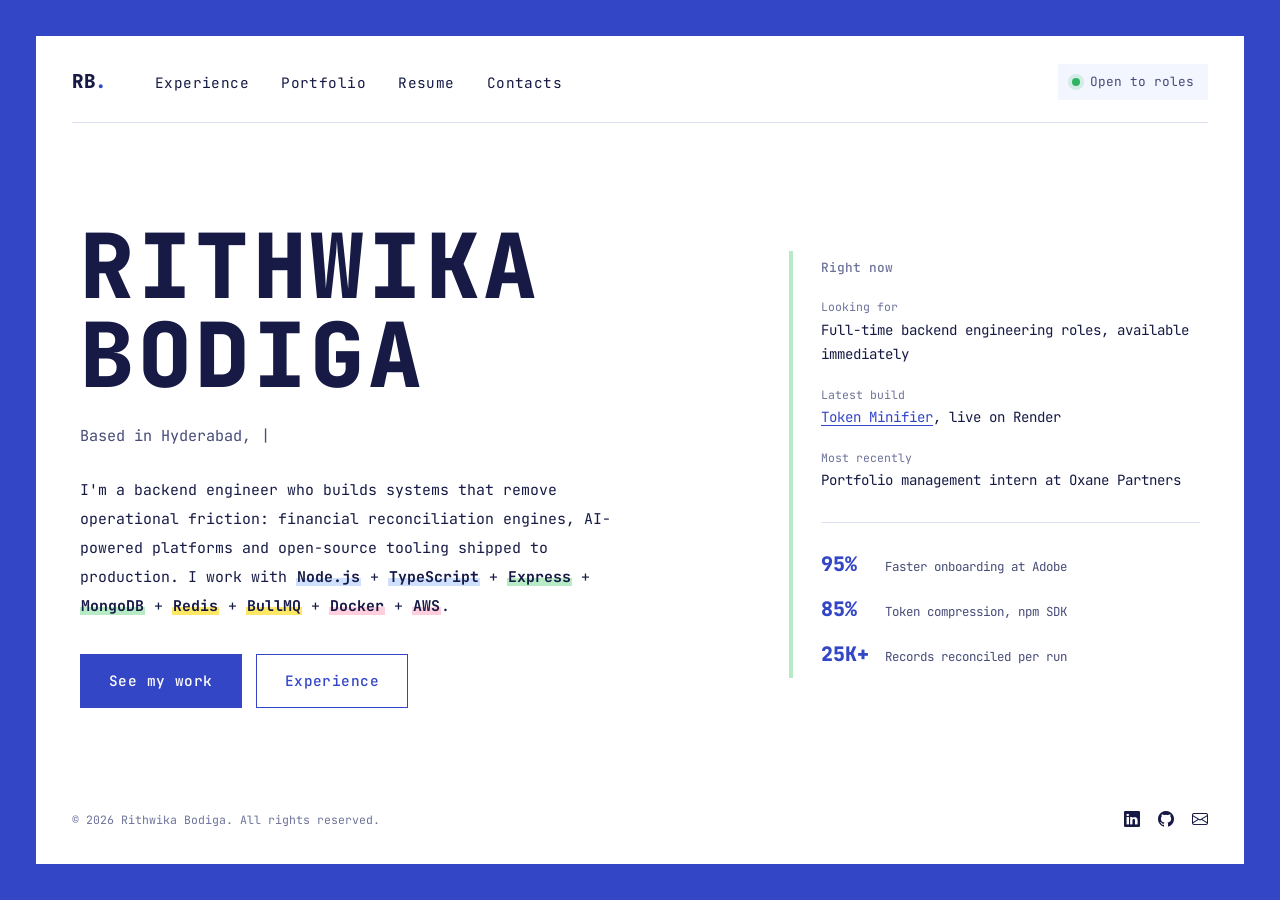
==== commit 1aa123bc: "updated latest project" ====
--- a/index.html
+++ b/index.html
@@ -59,7 +59,7 @@
             </li>
             <li>
               <span class="now-key">Latest build</span>
-              <a href="https://payment-reconciliation-gyk4.onrender.com" target="_blank" rel="noopener">Payment reconciliation engine</a>, live on Render
+              <a href="https://tool-minifier-pro.onrender.com/" target="_blank" rel="noopener">Token Minifier</a>, live on Render
             </li>
             <li>
               <span class="now-key">Most recently</span>
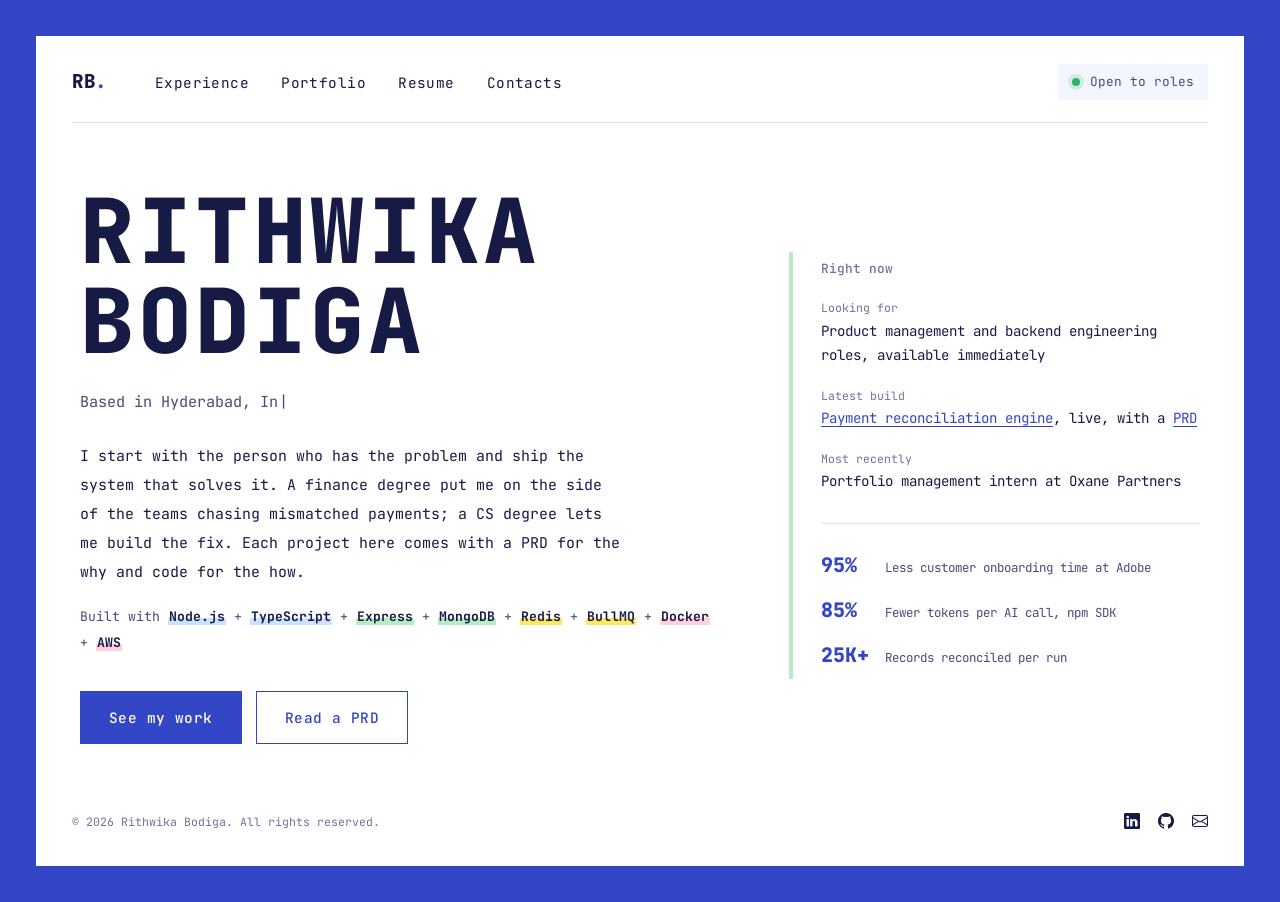
==== commit e68e0f99: "added PRDs" ====
--- a/index.html
+++ b/index.html
@@ -3,13 +3,29 @@
 <head>
 <meta charset="UTF-8">
 <meta name="viewport" content="width=device-width, initial-scale=1.0">
-<title>Rithwika Bodiga — Backend Engineer</title>
-<meta name="description" content="Rithwika Bodiga — backend engineer building reconciliation engines, AI-powered platforms and open-source tooling.">
+<title>Rithwika Bodiga — Product-minded Engineer</title>
+<meta name="description" content="Rithwika Bodiga — product-minded engineer with a finance background. Projects, PRDs and code for payment reconciliation, AI cost reduction and HR workflow automation.">
 <link rel="preconnect" href="https://fonts.googleapis.com">
 <link rel="preconnect" href="https://fonts.gstatic.com" crossorigin>
 <link href="https://fonts.googleapis.com/css2?family=JetBrains+Mono:wght@400;500;700;800&display=swap" rel="stylesheet">
 <link href="https://cdn.jsdelivr.net/npm/bootstrap-icons@1.11.3/font/bootstrap-icons.css" rel="stylesheet">
 <link rel="stylesheet" href="css/style.css">
+<style>
+  /* project cards: screenshot carousel on the card, like the previous version */
+  .work-card { display: flex; flex-direction: column; height: 100%; }
+  .work-card .work-btn { height: auto; }
+  .work.is-featured .work-card { display: grid; grid-template-columns: minmax(0, 1.35fr) minmax(0, 1fr); gap: 40px; align-items: center; }
+  .work.is-featured .work-btn { display: flex; }
+  .card-track { display: flex; height: 100%; transition: transform .35s ease; }
+  .card-track .img-wrap { flex: 0 0 100%; transition: transform .45s ease; }
+  .work-card:hover .card-track .img-wrap { transform: scale(1.03); }
+  .card-hit { position: absolute; inset: 0; z-index: 1; cursor: zoom-in; }
+  .work-thumb .gallery-nav { z-index: 2; bottom: 10px; }
+  @media (max-width: 860px) {
+    .work.is-featured .work-card { display: flex; gap: 0; }
+  }
+  @media (prefers-reduced-motion: reduce) { .card-track { transition: none; } }
+</style>
 </head>
 <body>
 
@@ -34,19 +50,22 @@
       <div class="home-grid">
         <div class="home-main">
           <h1 id="home-title" class="hero-name" tabindex="-1"><span>Rithwika</span> <span>Bodiga</span></h1>
-          <p class="typed" aria-label="Backend Engineer based in Hyderabad, India"><span id="typed" aria-hidden="true"></span><span class="caret" aria-hidden="true">|</span></p>
+          <p class="typed" aria-label="Product-minded engineer based in Hyderabad, India"><span id="typed" aria-hidden="true"></span><span class="caret" aria-hidden="true">|</span></p>
           <p class="hero-intro">
-            I'm a backend engineer who builds systems that remove operational friction: financial
-            reconciliation engines, AI-powered platforms and open-source tooling shipped to production.
-            I work with
+            I start with the person who has the problem and ship the system that solves it.
+            A finance degree put me on the side of the teams chasing mismatched payments; a CS degree
+            lets me build the fix. Each project here comes with a PRD for the why and code for the how.
+          </p>
+          <p class="hero-stack">
+            Built with
             <mark class="hl hl-sky">Node.js</mark> + <mark class="hl hl-sky">TypeScript</mark> +
             <mark class="hl hl-leaf">Express</mark> + <mark class="hl hl-leaf">MongoDB</mark> +
             <mark class="hl hl-sun">Redis</mark> + <mark class="hl hl-sun">BullMQ</mark> +
-            <mark class="hl hl-blossom">Docker</mark> + <mark class="hl hl-blossom">AWS</mark>.
+            <mark class="hl hl-blossom">Docker</mark> + <mark class="hl hl-blossom">AWS</mark>
           </p>
           <div class="hero-actions">
             <a href="#/portfolio" class="btn btn-primary">See my work</a>
-            <a href="#/experience" class="btn btn-outline">Experience</a>
+            <a href="prd/payment-reconciliation.html" class="btn btn-outline">Read a PRD</a>
           </div>
         </div>
 
@@ -55,11 +74,11 @@
           <ul class="now-list">
             <li>
               <span class="now-key">Looking for</span>
-              Full-time backend engineering roles, available immediately
+              Product management and backend engineering roles, available immediately
             </li>
             <li>
               <span class="now-key">Latest build</span>
-              <a href="https://tool-minifier-pro.onrender.com/" target="_blank" rel="noopener">Token Minifier</a>, live on Render
+              <a href="https://payment-reconciliation-gyk4.onrender.com" target="_blank" rel="noopener">Payment reconciliation engine</a>, live, with a <a href="prd/payment-reconciliation.html">PRD</a>
             </li>
             <li>
               <span class="now-key">Most recently</span>
@@ -67,8 +86,8 @@
             </li>
           </ul>
           <dl class="now-facts">
-            <div><dt>Faster onboarding at Adobe</dt><dd>95%</dd></div>
-            <div><dt>Token compression, npm SDK</dt><dd>85%</dd></div>
+            <div><dt>Less customer onboarding time at Adobe</dt><dd>95%</dd></div>
+            <div><dt>Fewer tokens per AI call, npm SDK</dt><dd>85%</dd></div>
             <div><dt>Records reconciled per run</dt><dd>25K+</dd></div>
           </dl>
         </aside>
@@ -148,7 +167,7 @@
     <section class="view" data-view="portfolio" aria-labelledby="port-title" hidden>
       <div class="page-head">
         <h1 id="port-title" tabindex="-1">Portfolio</h1>
-        <p class="page-intro">Backend systems I’ve designed and shipped, from reconciliation pipelines to AI tooling.</p>
+        <p class="page-intro">Each project starts with a user problem. Read the PRD for the why, or the code for the how.</p>
       </div>
 
       <div class="content">
@@ -176,9 +195,9 @@
       <div class="content">
         <div class="resume-top">
           <p class="resume-summary">
-            Backend engineer with a finance background. My PGDM in Finance &amp; Analytics means I
-            treat the product spec as a starting point, not a constraint, because I've sat on the
-            other side of the table.
+            Engineer with a finance background who writes the PRD before the code. My PGDM in Finance
+            &amp; Analytics put me on the user's side of the table; my CS degree and Adobe internship taught
+            me to ship the fix.
           </p>
           <a href="resume/Rithwika_B_Resume.pdf" target="_blank" rel="noopener" class="btn btn-primary">
             <i class="bi bi-download" aria-hidden="true"></i> Download PDF
@@ -247,7 +266,7 @@
 
       <div class="content contact-grid">
         <div>
-          <p class="contact-lead">Open to backend engineering roles, starting immediately.</p>
+          <p class="contact-lead">Open to product management and backend engineering roles, starting immediately.</p>
           <ul class="contact-list">
             <li><a href="mailto:bodiga.rithwika@gmail.com"><i class="bi bi-envelope" aria-hidden="true"></i><span>bodiga.rithwika@gmail.com</span></a></li>
             <li><a href="https://linkedin.com/in/rithwika-bodiga" target="_blank" rel="noopener"><i class="bi bi-linkedin" aria-hidden="true"></i><span>linkedin.com/in/rithwika-bodiga</span></a></li>
@@ -317,8 +336,9 @@
     id: 'recon',
     title: 'Payment Reconciliation Engine',
     cat: 'fintech', catLabel: 'Fintech',
-    summary: 'Idempotent async pipeline reconciling 25K+ records per run at ~1.2s.',
-    desc: 'Async pipeline that reconciles 25K+ financial records per run at ~1.2s average latency. Ingestion is idempotent through deterministic hashing, so duplicates are safe and failures can be retried without double-counting.',
+    summary: 'Lets finance teams close without manual matching or double-counted re-uploads. 25K+ records per run in ~1.2s.',
+    prd: 'prd/payment-reconciliation.html',
+    desc: 'Finance teams often match payments in spreadsheets, where a re-uploaded file quietly double-counts and nobody can say who changed what. This engine queues uploads, reconciles 25K+ records per run at ~1.2s average and shows what matched and what didn’t. Every record is fingerprinted so re-uploads are always safe, and every action is logged for auditors.',
     flow: ['Client', 'Idempotency', 'Async queue', 'MongoDB'],
     stack: ['Node.js', 'Express', 'MongoDB', 'Docker', 'BullMQ', 'JWT', 'RBAC'],
     images: ['assets/reconciliation-dashboard.png', 'assets/reconciliation-upload.png', 'assets/reconciliation-audit.png', 'assets/reconciliation-users.png'],
@@ -330,8 +350,9 @@
     id: 'sdk',
     title: 'Tool Minifier SDK',
     cat: 'oss', catLabel: 'Open source',
-    summary: 'npm package that cuts LLM token usage by up to 85%.',
-    desc: 'Published npm package that compresses structured data sent to AI models by up to 85%, cutting API cost per request. Ships with offline-verifiable licensing and real-time revocation.',
+    summary: 'Cuts the cost of AI calls by shrinking the structured data sent to the model, by up to 85%, with no rewrite.',
+    prd: 'prd/tool-minifier-sdk.html',
+    desc: 'Developers building AI agents pay for every token of tool definitions and JSON they send to the model. This published npm package compresses that structured data by up to 85% at the boundary between app and model, as an SDK or an MCP proxy, so nobody has to rewrite their tools. A Pro tier uses license keys that verify offline and can be revoked in real time.',
     flow: ['Client SDK', 'Compression', 'MCP proxy', 'LLM API'],
     stack: ['TypeScript', 'Node.js', 'React', 'MCP', 'Cryptography'],
     images: ['assets/sdk-dashboard.png'],
@@ -343,8 +364,9 @@
     id: 'hr',
     title: 'AI-Powered HR Task Platform',
     cat: 'ai', catLabel: 'AI',
-    summary: 'Task platform with OpenAI classification and role-based access.',
-    desc: 'Task management platform with OpenAI-driven task classification, onboarding workflows, in-app notifications and role-based access. Falls back gracefully when the AI service is unavailable.',
+    summary: 'AI sorts incoming HR requests so the team doesn’t have to, and work keeps flowing when the AI is down.',
+    prd: 'prd/hr-task-platform.html',
+    desc: 'HR teams read and sort a steady stream of requests by hand, and onboarding steps slip through. Here OpenAI categorises each new task using structured output, onboarding follows a fixed workflow and everyone gets an “assigned to me” view with notifications. The AI only labels; people make every decision, and a fallback keeps tasks moving if the AI call fails.',
     flow: ['Frontend', 'Express API', 'MongoDB', 'OpenAI', 'Structured output'],
     stack: ['Node.js', 'Express', 'MongoDB', 'OpenAI API', 'JWT', 'RBAC'],
     images: ['assets/hr-dashboard.png', 'assets/hr-tasks.png', 'assets/hr-assigned-tasks.png', 'assets/hr-create-task.png', 'assets/hr-notifications.png', 'assets/hr-register-user.png'],
@@ -370,22 +392,52 @@
 PROJECTS.forEach(p => {
   const li = document.createElement('li');
   li.className = 'work'; li.dataset.cat = p.cat;
+  const card = document.createElement('div');
+  card.className = 'work-card';
+
+  // screenshot carousel on the card
+  const thumb = document.createElement('div');
+  thumb.className = 'work-thumb';
+  const cardTrack = document.createElement('div');
+  cardTrack.className = 'card-track';
+  p.images.forEach((src, i) => cardTrack.appendChild(safeImg(src, `${p.title} screenshot ${i + 1}`, p.title)));
+  thumb.appendChild(cardTrack);
+  let cur = 0;
+  const hit = document.createElement('button');
+  hit.type = 'button'; hit.className = 'card-hit'; hit.tabIndex = -1;
+  hit.setAttribute('aria-hidden', 'true');
+  thumb.appendChild(hit);
+  if (p.images.length > 1) {
+    thumb.insertAdjacentHTML('beforeend',
+      `<div class="gallery-nav">
+         <button type="button" class="g-btn" data-dir="-1" aria-label="Previous ${p.title} screenshot"><i class="bi bi-chevron-left"></i></button>
+         <span class="g-count">1 / ${p.images.length}</span>
+         <button type="button" class="g-btn" data-dir="1" aria-label="Next ${p.title} screenshot"><i class="bi bi-chevron-right"></i></button>
+       </div>`);
+    const count = thumb.querySelector('.g-count');
+    thumb.querySelectorAll('.g-btn').forEach(b => b.addEventListener('click', e => {
+      e.stopPropagation();
+      cur = (cur + Number(b.dataset.dir) + p.images.length) % p.images.length;
+      cardTrack.style.transform = `translateX(-${cur * 100}%)`;
+      count.textContent = `${cur + 1} / ${p.images.length}`;
+    }));
+  }
+  card.appendChild(thumb);
+
   const btn = document.createElement('button');
   btn.type = 'button'; btn.className = 'work-btn';
   btn.setAttribute('aria-label', `${p.title}, open details`);
-  const thumb = document.createElement('div');
-  thumb.className = 'work-thumb';
-  thumb.appendChild(safeImg(p.images[0], '', p.title));
-  btn.appendChild(thumb);
   btn.insertAdjacentHTML('beforeend',
     `<span class="work-info">
        <span class="work-cat"><mark class="hl ${CAT_COLOR[p.cat]}">${p.catLabel}</mark></span>
        <span class="work-title">${p.title}</span>
        <span class="work-summary">${p.summary}</span>
-       <span class="work-meta">${p.live ? '<span class="dot" aria-hidden="true"></span>Live site' : `${p.images.length} screenshots`}<span class="work-open">Open details</span></span>
+       <span class="work-meta">${p.live ? '<span class="dot" aria-hidden="true"></span>Live site' : `${p.images.length} screenshots`}<span class="work-prd">· PRD</span><span class="work-open">Open details</span></span>
      </span>`);
-  btn.addEventListener('click', () => openModal(p, btn));
-  li.appendChild(btn); works.appendChild(li);
+  btn.addEventListener('click', () => openModal(p, btn, cur));
+  hit.addEventListener('click', () => openModal(p, btn, cur));
+  card.appendChild(btn);
+  li.appendChild(card); works.appendChild(li);
 });
 
 document.querySelectorAll('.filter').forEach(f => f.addEventListener('click', () => {
@@ -414,11 +466,11 @@
 document.getElementById('m-prev').addEventListener('click', () => showSlide(slide - 1));
 document.getElementById('m-next').addEventListener('click', () => showSlide(slide + 1));
 
-function openModal(p, opener) {
+function openModal(p, opener, start = 0) {
   lastFocus = opener;
   track.innerHTML = '';
   p.images.forEach((src, i) => track.appendChild(safeImg(src, `${p.title} screenshot ${i + 1}`, p.title)));
-  slides = p.images.length; showSlide(0);
+  slides = p.images.length; showSlide(start);
   document.getElementById('m-nav').hidden = slides < 2;
 
   const cat = document.getElementById('m-cat');
@@ -429,14 +481,15 @@
   document.getElementById('m-chips').innerHTML = p.stack.map(s => `<li>${s}</li>`).join('');
 
   const note = document.getElementById('m-note');
-  note.textContent = p.live ? (p.liveNote || '') : 'No public deployment yet. Use the arrows to browse screenshots from the app.';
+  note.textContent = p.live ? (p.liveNote || '') : 'No public deployment yet. Use the arrows to browse screenshots of the app.';
   note.hidden = !note.textContent;
 
   const actions = document.getElementById('m-actions');
   actions.innerHTML = '';
   if (p.live) actions.insertAdjacentHTML('beforeend', `<a class="btn btn-primary" href="${p.live}" target="_blank" rel="noopener">View project</a>`);
-  if (p.extra) actions.insertAdjacentHTML('beforeend', `<a class="btn btn-outline" href="${p.extra.href}" target="_blank" rel="noopener">${p.extra.label}</a>`);
-  actions.insertAdjacentHTML('beforeend', `<a class="btn ${p.live ? 'btn-outline' : 'btn-primary'}" href="${p.code}" target="_blank" rel="noopener"><i class="bi bi-github" aria-hidden="true"></i> Source code</a>`);
+  actions.insertAdjacentHTML('beforeend', `<a class="btn ${p.live ? 'btn-outline' : 'btn-primary'}" href="${p.prd}"><i class="bi bi-file-earmark-text" aria-hidden="true"></i> Read the PRD</a>`);
+  actions.insertAdjacentHTML('beforeend', `<a class="btn btn-outline" href="${p.code}" target="_blank" rel="noopener"><i class="bi bi-github" aria-hidden="true"></i> Source code</a>`);
+  if (p.extra) actions.insertAdjacentHTML('beforeend', `<a class="text-link m-extra" href="${p.extra.href}" target="_blank" rel="noopener">${p.extra.label}</a>`);
 
   modal.hidden = false;
   document.body.classList.add('no-scroll');
@@ -462,7 +515,7 @@
 });
 
 /* ── ROUTER (#/home, #/experience, #/portfolio, #/resume, #/contacts) ── */
-const TITLES = { home: 'Rithwika Bodiga — Backend Engineer', experience: 'Experience — Rithwika Bodiga', portfolio: 'Portfolio — Rithwika Bodiga', resume: 'Resume — Rithwika Bodiga', contacts: 'Contacts — Rithwika Bodiga' };
+const TITLES = { home: 'Rithwika Bodiga — Product-minded Engineer', experience: 'Experience — Rithwika Bodiga', portfolio: 'Portfolio — Rithwika Bodiga', resume: 'Resume — Rithwika Bodiga', contacts: 'Contacts — Rithwika Bodiga' };
 let firstLoad = true;
 function route() {
   let name = (location.hash.replace(/^#\/?/, '') || 'home').toLowerCase();
@@ -484,7 +537,7 @@
 /* ── TYPED LINE ── */
 (function typed() {
   const el = document.getElementById('typed');
-  const lines = ['Based in Hyderabad, India', 'Backend engineer', 'Adobe PPO · Gold medalist', 'Finance meets backend'];
+  const lines = ['Based in Hyderabad, India', 'Product-minded engineer', 'Finance + computer science', 'Adobe PPO · Gold medalist'];
   if (matchMedia('(prefers-reduced-motion: reduce)').matches) { el.textContent = lines[0]; return; }
   let li = 0, ci = 0, del = false;
   (function tick() {
--- a/css/style.css
+++ b/css/style.css
@@ -221,6 +221,9 @@
 @keyframes blink { 50% { opacity: 0; } }
 .hero-intro { max-width: 60ch; margin-top: 26px; font-size: 0.93rem; line-height: 1.95; }
 .hero-intro .hl { font-weight: 700; }
+.hero-stack { margin-top: 18px; font-size: 0.82rem; color: var(--ink-2); line-height: 2; }
+.hero-stack .hl { font-weight: 700; color: var(--ink); }
+.m-actions .m-extra { align-self: center; }
 .hero-actions { display: flex; flex-wrap: wrap; gap: 14px; margin-top: 34px; }
 
 .now { border-left: 4px solid var(--leaf); padding: 6px 0 6px 28px; }
@@ -425,6 +428,73 @@
 .contact-form .btn { align-self: flex-start; }
 
 /* ──────────────────────────────
+   PRD PAGES
+────────────────────────────── */
+.prd-back { display: inline-flex; gap: 8px; margin-top: 32px; font-size: 0.82rem; color: var(--ink-2); text-decoration: none; }
+.prd-back:hover { color: var(--frame); }
+.prd-head { max-width: 1040px; padding: 28px 0 40px; border-bottom: 1px solid var(--line); }
+.prd-kind { font-size: 0.8rem; }
+.prd-head h1 { margin-top: 12px; font-size: clamp(1.9rem, 5vw, 3.2rem); font-weight: 800; line-height: 1.1; letter-spacing: 0.02em; text-transform: uppercase; }
+.prd-oneliner { margin-top: 18px; max-width: 62ch; font-size: 1.02rem; line-height: 1.8; }
+.prd-meta { display: flex; flex-wrap: wrap; gap: 14px 40px; margin-top: 28px; }
+.prd-meta dt { font-size: 0.72rem; color: var(--ink-3); }
+.prd-meta dd { font-size: 0.85rem; }
+.prd-actions { display: flex; flex-wrap: wrap; gap: 12px; margin-top: 30px; }
+
+.prd-layout { display: grid; grid-template-columns: 210px minmax(0, 1fr); gap: 56px; padding-top: 44px; max-width: 1100px; }
+.prd-toc { position: sticky; top: 24px; align-self: start; font-size: 0.8rem; }
+.prd-toc-title { color: var(--ink-3); margin-bottom: 10px; }
+.prd-toc ol { display: grid; gap: 6px; counter-reset: toc; }
+.prd-toc li { counter-increment: toc; }
+.prd-toc a { text-decoration: none; color: var(--ink-2); }
+.prd-toc a::before { content: counter(toc) ". "; color: var(--ink-3); }
+.prd-toc a:hover { color: var(--frame); }
+
+.prd-body { max-width: 780px; min-width: 0; }
+.prd-sec { padding-bottom: 48px; scroll-margin-top: 24px; }
+.prd-sec + .prd-sec { padding-top: 40px; border-top: 1px solid var(--line); }
+.prd-sec h2 { font-size: 1.25rem; font-weight: 800; margin-bottom: 18px; }
+.prd-sec h3 { font-size: 0.92rem; font-weight: 700; margin: 24px 0 8px; }
+.prd-sec p { font-size: 0.9rem; line-height: 1.9; color: var(--ink-2); max-width: 70ch; }
+.prd-sec p + p { margin-top: 12px; }
+.prd-sec strong { color: var(--ink); }
+.prd-list { display: grid; gap: 10px; margin: 14px 0; padding-left: 1.3em; font-size: 0.88rem; line-height: 1.8; color: var(--ink-2); }
+ul.prd-list { list-style: square; }
+ol.prd-list { list-style: decimal; }
+.prd-list li::marker { color: var(--frame); }
+.prd-steps { counter-reset: step; display: grid; gap: 14px; }
+.prd-steps li { counter-increment: step; display: grid; grid-template-columns: 36px 1fr; font-size: 0.88rem; line-height: 1.8; color: var(--ink-2); }
+.prd-steps li::before { content: counter(step); font-weight: 800; color: var(--frame); }
+.prd-note { margin-top: 16px !important; font-size: 0.8rem !important; color: var(--ink-3) !important; padding-left: 12px; border-left: 3px solid var(--sun); }
+.prd-stack { margin-top: 18px; font-size: 0.78rem !important; color: var(--ink-3) !important; }
+.two-col { display: grid; grid-template-columns: 1fr 1fr; gap: 32px; }
+.two-col h3 { margin-top: 0; }
+
+.table-wrap { overflow-x: auto; margin-top: 6px; }
+.prd-table { width: 100%; border-collapse: collapse; font-size: 0.82rem; line-height: 1.65; }
+.prd-table th { text-align: left; font-weight: 500; font-size: 0.72rem; color: var(--ink-3); padding: 8px 14px 8px 0; border-bottom: 1px solid var(--ink); }
+.prd-table td { vertical-align: top; padding: 12px 14px 12px 0; border-bottom: 1px solid var(--line); color: var(--ink-2); }
+.prd-table td:first-child { white-space: nowrap; }
+.prd-table td:first-child:has(strong) { white-space: normal; min-width: 12ch; }
+.pill { display: inline-block; white-space: nowrap; font-size: 0.72rem; padding: 1px 8px; color: var(--ink); }
+.pill-leaf { background: var(--leaf); }
+.pill-sun { background: var(--sun); }
+.pill-sky { background: var(--sky); }
+.pill-blossom { background: var(--blossom); }
+
+.decisions { display: grid; gap: 22px; }
+.decisions dt { font-weight: 700; font-size: 0.92rem; }
+.decisions dd { margin-top: 6px; font-size: 0.88rem; line-height: 1.85; color: var(--ink-2); }
+.decisions em { font-style: normal; font-weight: 700; color: var(--ink); }
+
+.prd-more { margin-top: 8px; padding: 22px 26px; background: var(--paper-2); font-size: 0.85rem; }
+.prd-more p { color: var(--ink-3); font-size: 0.75rem; margin-bottom: 8px; }
+.prd-more ul { display: grid; gap: 4px; }
+.prd-more a { color: var(--frame); text-underline-offset: 3px; }
+
+.work-prd { color: var(--ink-2); }
+
+/* ──────────────────────────────
    RESPONSIVE
 ────────────────────────────── */
 @media (max-width: 860px) {
@@ -438,6 +508,11 @@
   .works { grid-template-columns: 1fr; }
   .work.is-featured .work-btn { display: flex; gap: 0; }
   .work.is-featured .work-info { padding-top: 20px; }
+  .prd-layout { grid-template-columns: minmax(0, 1fr); gap: 28px; }
+  .prd-table { min-width: 560px; }
+  .prd-toc { position: static; }
+  .prd-toc ol { grid-template-columns: repeat(auto-fill, minmax(140px, 1fr)); }
+  .two-col { grid-template-columns: 1fr; gap: 8px; }
 }
 @media (max-width: 600px) {
   :root { --frame-gap: 8px; }
@@ -454,4 +529,14 @@
 @media (prefers-reduced-motion: reduce) {
   *, *::before, *::after { animation: none !important; transition: none !important; }
   html { scroll-behavior: auto; }
-}+}
+
+@media print {
+  body { background: #fff; padding: 0; font-size: 12px; }
+  .frame { padding: 0; min-height: 0; }
+  .site-nav, .site-footer, .prd-back, .prd-actions, .prd-toc, .prd-more { display: none !important; }
+  .prd-layout { display: block; padding-top: 20px; }
+  .prd-sec { break-inside: auto; }
+  .prd-table tr, .decisions div { break-inside: avoid; }
+  .hl, .pill { -webkit-print-color-adjust: exact; print-color-adjust: exact; }
+}
